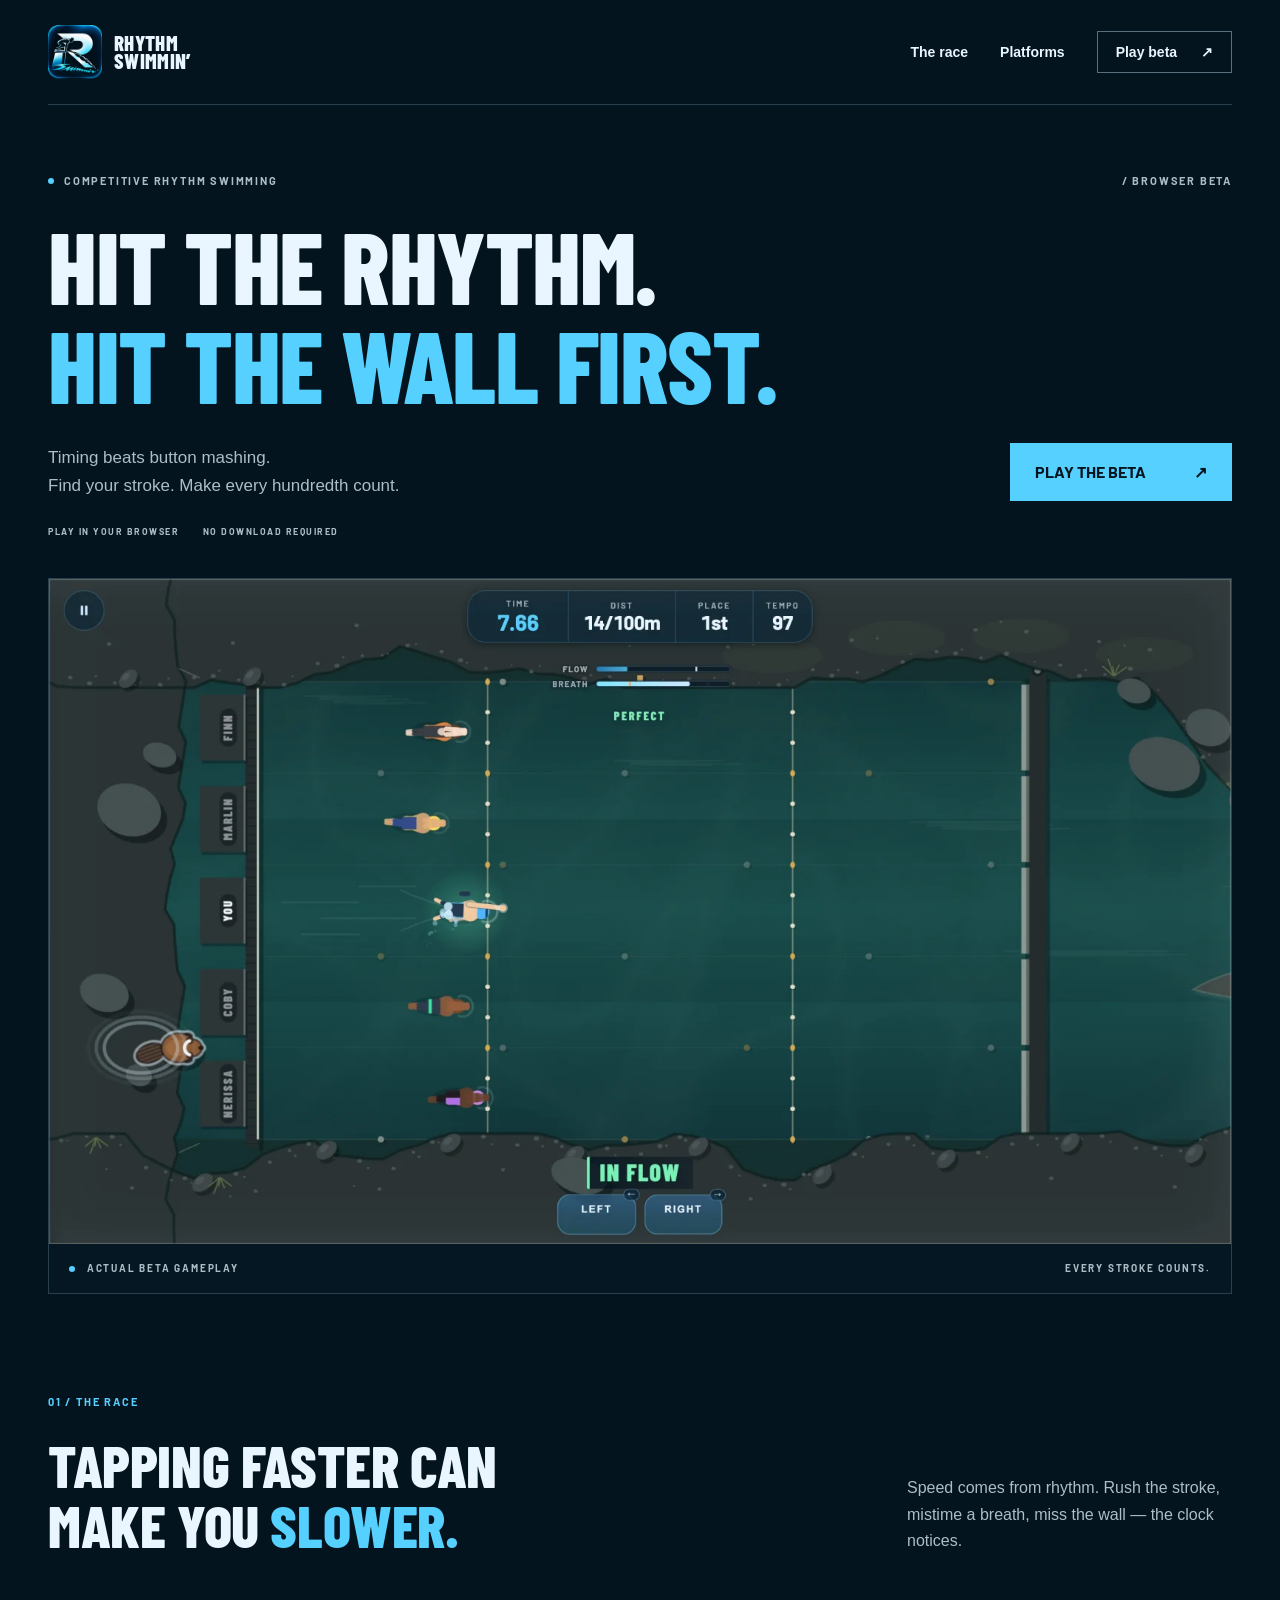
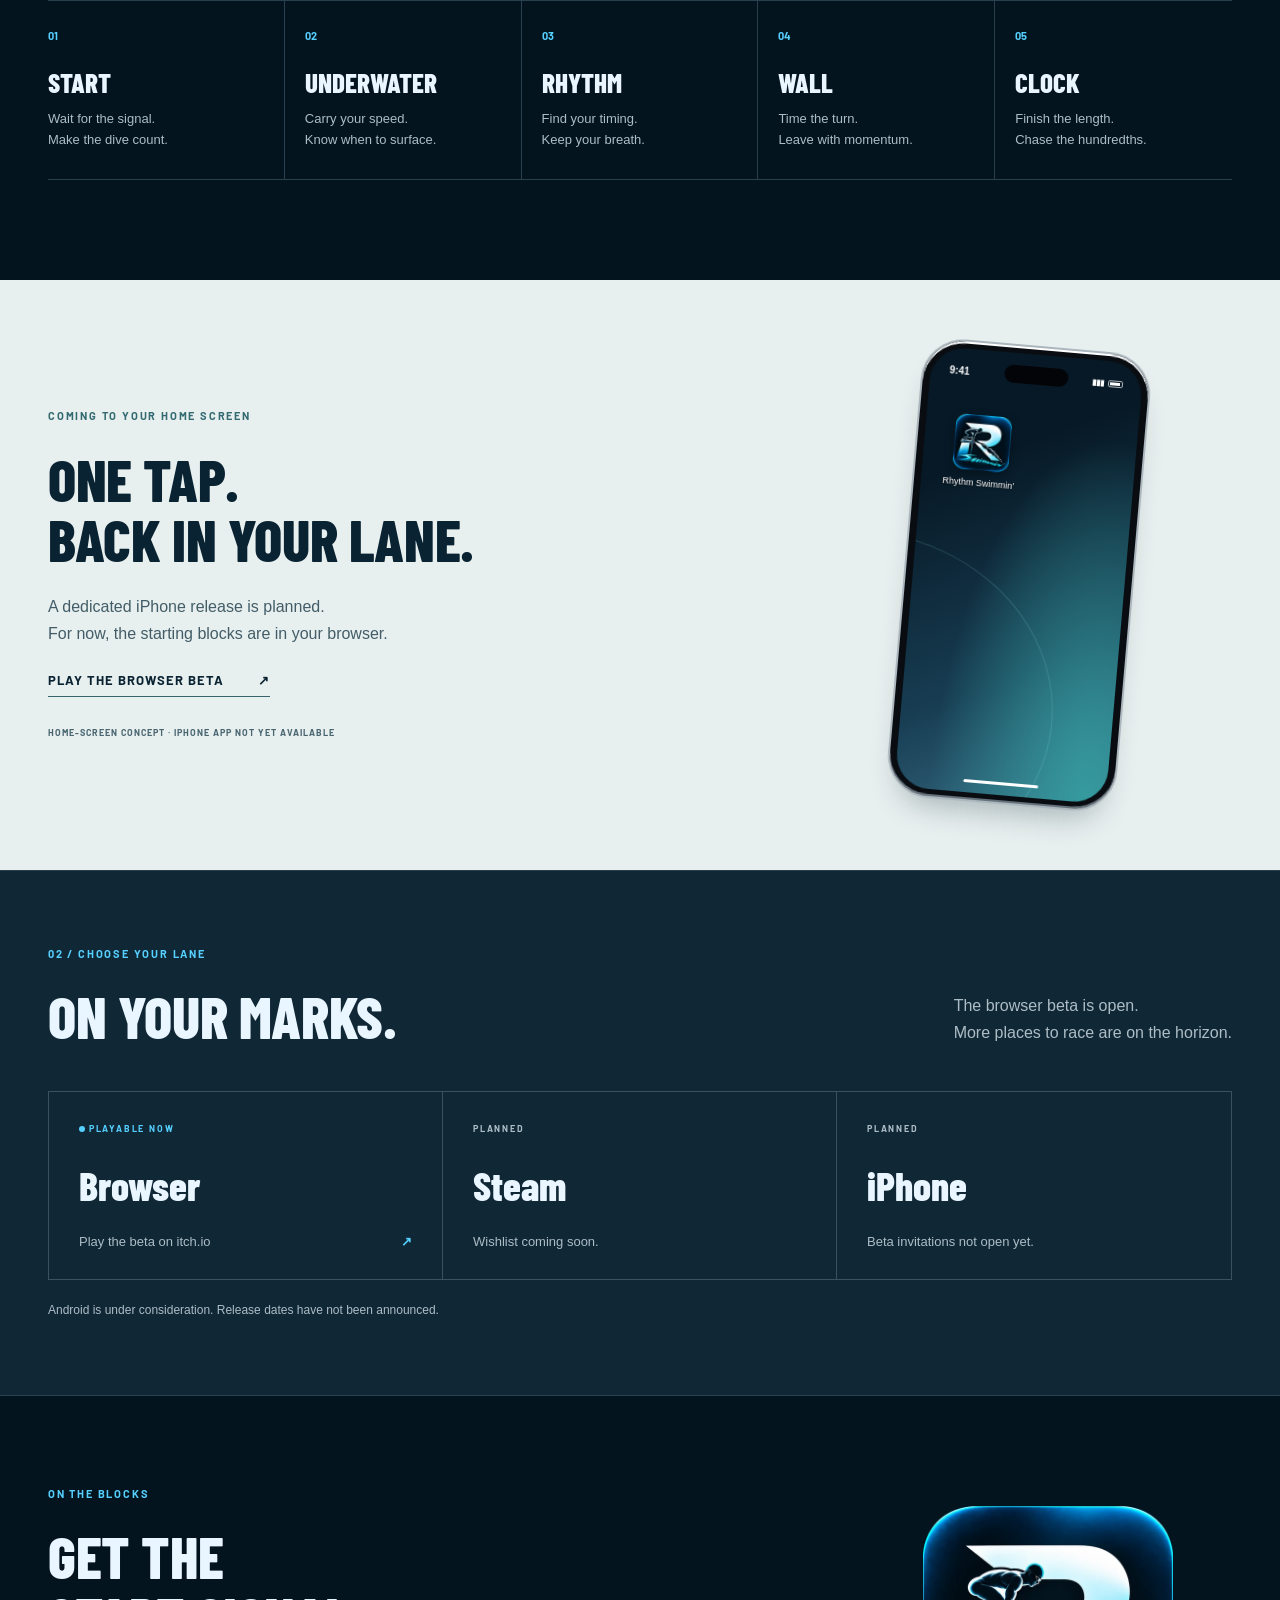
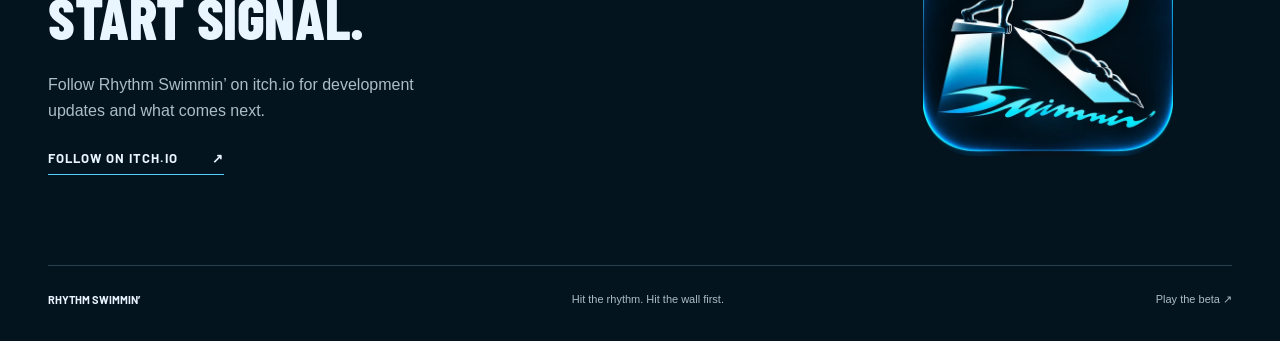
==== index.html @ 3bf1b563 "Align brand colors to game spec and add UTM attribution to itch.io links - CSS custom properties now" ====
<!doctype html>
<html lang="en">
<head>
<meta charset="utf-8"><meta name="viewport" content="width=device-width, initial-scale=1">
<title>Rhythm Swimmin’ — Hit the rhythm. Hit the wall first.</title>
<meta name="description" content="Competitive rhythm swimming where timing beats button mashing. Play the Rhythm Swimmin’ browser beta on itch.io.">
<meta name="theme-color" content="#081d2b"><link rel="canonical" href="https://theriskr.com/">
<link rel="icon" type="image/png" href="/favicon.png"><link rel="apple-touch-icon" href="/apple-touch-icon.png">
<meta property="og:type" content="website"><meta property="og:title" content="Rhythm Swimmin’"><meta property="og:description" content="Hit the rhythm. Hit the wall first. Play the browser beta."><meta property="og:url" content="https://theriskr.com/"><meta property="og:image" content="https://theriskr.com/site/social.png"><meta property="og:image:width" content="1200"><meta property="og:image:height" content="630"><meta property="og:image:alt" content="Rhythm Swimmin’ — competitive rhythm swimming. Hit the rhythm. Hit the wall first."><meta name="twitter:card" content="summary_large_image">
<link rel="preload" href="/site/fonts/barlow-condensed-800.woff2" as="font" type="font/woff2" crossorigin><link rel="stylesheet" href="/site/style.css">
<script src="/site/motion.js" defer></script>
</head>
<body>
<a class="skip" href="#main">Skip to content</a>
<header class="wrap nav"><a class="brand" href="#" aria-label="Rhythm Swimmin’ home"><img src="/site/icon.webp" width="54" height="54" alt=""><span>RHYTHM<br>SWIMMIN’</span></a><nav aria-label="Main navigation"><a href="#the-race">The race</a><a href="#platforms">Platforms</a><a class="nav-play" href="https://theriskr.itch.io/rhythm-swimmin?utm_source=theriskr_site&utm_medium=web&utm_campaign=launch&utm_content=nav_cta">Play beta <span aria-hidden="true">↗</span></a></nav></header>
<main id="main" tabindex="-1">
<section class="wrap hero" aria-labelledby="hero-title"><div class="eyebrow"><span class="status-dot"></span> COMPETITIVE RHYTHM SWIMMING <span class="edition">/ BROWSER BETA</span></div><h1 id="hero-title">HIT THE RHYTHM.<br><span>HIT THE WALL FIRST.</span></h1><div class="hero-bottom"><p>Timing beats button mashing.<br>Find your stroke. Make every hundredth count.</p><a class="button" href="https://theriskr.itch.io/rhythm-swimmin?utm_source=theriskr_site&utm_medium=web&utm_campaign=launch&utm_content=hero_cta">PLAY THE BETA <span aria-hidden="true">↗</span></a></div><div class="hero-note">PLAY IN YOUR BROWSER <span>NO DOWNLOAD REQUIRED</span></div></section>
<section class="wrap gameplay" aria-label="Actual beta gameplay"><figure><img src="/site/gameplay.webp" width="1600" height="900" alt="Actual Rhythm Swimmin’ gameplay: five swimmers racing in a river pool, with live time, position, flow and breath indicators." fetchpriority="high"><figcaption><span><span class="status-dot"></span> ACTUAL BETA GAMEPLAY</span><span>EVERY STROKE COUNTS.</span></figcaption></figure></section>
<section class="wrap race" id="the-race" aria-labelledby="race-title"><div class="section-label">01 / THE RACE</div><div class="section-heading"><h2 id="race-title">TAPPING FASTER CAN<br>MAKE YOU <em>SLOWER.</em></h2><p>Speed comes from rhythm. Rush the stroke, mistime a breath, miss the wall — the clock notices.</p></div><ol class="phases"><li><span>01</span><h3>START</h3><p>Wait for the signal.<br>Make the dive count.</p></li><li><span>02</span><h3>UNDERWATER</h3><p>Carry your speed.<br>Know when to surface.</p></li><li><span>03</span><h3>RHYTHM</h3><p>Find your timing.<br>Keep your breath.</p></li><li><span>04</span><h3>WALL</h3><p>Time the turn.<br>Leave with momentum.</p></li><li><span>05</span><h3>CLOCK</h3><p>Finish the length.<br>Chase the hundredths.</p></li></ol></section>
<section class="mobile-showcase" aria-labelledby="mobile-title"><div class="wrap mobile-layout"><div class="mobile-copy"><div class="section-label">COMING TO YOUR HOME SCREEN</div><h2 id="mobile-title">ONE TAP.<br>BACK IN YOUR LANE.</h2><p>A dedicated iPhone release is planned.<br>For now, the starting blocks are in your browser.</p><a class="text-link" href="https://theriskr.itch.io/rhythm-swimmin?utm_source=theriskr_site&utm_medium=web&utm_campaign=launch&utm_content=mobile_cta">PLAY THE BROWSER BETA <span aria-hidden="true">↗</span></a><p class="device-caption">HOME-SCREEN CONCEPT · IPHONE APP NOT YET AVAILABLE</p></div><div class="device-stage" role="img" aria-label="Illustrative iPhone home screen with the approved Rhythm Swimmin’ app icon. The iPhone app is planned, not yet available."><div class="home-phone"><div class="home-screen"><div class="phone-status" aria-hidden="true"><span>9:41</span><span class="status-symbols">▮▮▮ <span class="battery"></span></span></div><span class="island" aria-hidden="true"></span><div class="app-tile"><img src="/site/icon.webp" width="70" height="70" alt=""><span>Rhythm Swimmin’</span></div><div class="home-indicator" aria-hidden="true"></div></div></div></div></div></section>
<section class="platform-section" id="platforms" aria-labelledby="platform-title"><div class="wrap"><div class="section-label">02 / CHOOSE YOUR LANE</div><div class="section-heading"><h2 id="platform-title">ON YOUR MARKS.</h2><p>The browser beta is open.<br>More places to race are on the horizon.</p></div><div class="platforms"><a class="platform available" href="https://theriskr.itch.io/rhythm-swimmin?utm_source=theriskr_site&utm_medium=web&utm_campaign=launch&utm_content=platform_cta"><span class="platform-status"><span class="status-dot"></span> PLAYABLE NOW</span><h3>Browser</h3><span>Play the beta on itch.io <b aria-hidden="true">↗</b></span></a><div class="platform"><span class="platform-status">PLANNED</span><h3>Steam</h3><span>Wishlist coming soon.</span></div><div class="platform"><span class="platform-status">PLANNED</span><h3>iPhone</h3><span>Beta invitations not open yet.</span></div></div><p class="platform-note">Android is under consideration. Release dates have not been announced.</p></div></section>
<section class="wrap updates" aria-labelledby="updates-title"><div><div class="section-label">ON THE BLOCKS</div><h2 id="updates-title">GET THE<br>START SIGNAL.</h2><p>Follow Rhythm Swimmin’ on itch.io for development updates and what comes next.</p><a class="text-link" href="https://theriskr.itch.io">FOLLOW ON ITCH.IO <span aria-hidden="true">↗</span></a></div><img src="/site/icon.webp" width="300" height="300" alt="Rhythm Swimmin’ swimmer R emblem" loading="lazy"></section>
</main>
<footer class="wrap"><span>RHYTHM SWIMMIN’</span><span>Hit the rhythm. Hit the wall first.</span><a href="https://theriskr.itch.io/rhythm-swimmin?utm_source=theriskr_site&utm_medium=web&utm_campaign=launch&utm_content=footer_cta">Play the beta ↗</a></footer>
</body></html>
---- site/style.css ----
@font-face{font-family:Barlow;src:url('./fonts/barlow-700.woff2') format('woff2');font-weight:700;font-display:swap}@font-face{font-family:Condensed;src:url('./fonts/barlow-condensed-800.woff2') format('woff2');font-weight:800;font-display:swap}
:root{color-scheme:dark;--bg:#04141F;--ink:#EAF6FF;--muted:#acbdc6;--aqua:#55D0FF;--line:#29414e}*{box-sizing:border-box}html{scroll-behavior:smooth;scroll-padding-top:30px}body{margin:0;background:var(--bg);color:var(--ink);font-family:Arial,Helvetica,sans-serif;-webkit-font-smoothing:antialiased}a{color:inherit;text-decoration:none}a:focus-visible{outline:3px solid var(--aqua);outline-offset:6px}a:hover{color:var(--aqua)}.wrap{width:min(1200px,calc(100% - 96px));margin-inline:auto}.skip{position:fixed;top:-100px;left:20px;padding:14px;background:var(--aqua);color:var(--bg);z-index:10}.skip:focus{top:12px}.nav{display:flex;align-items:center;justify-content:space-between;padding-block:25px;border-bottom:1px solid var(--line)}.brand{display:flex;gap:12px;align-items:center;font:800 21px/.88 Condensed,sans-serif;letter-spacing:.3px}.brand img{object-fit:contain}.nav nav{display:flex;gap:32px;align-items:center;font-size:14px;font-weight:700}.nav-play{border:1px solid #58707d;padding:12px 18px}.nav-play span{margin-left:20px}.hero{padding-block:68px 40px}.eyebrow,.section-label,.hero-note,.gameplay figcaption,.platform-status{font:700 11px/1.5 Barlow,sans-serif;letter-spacing:1.8px}.eyebrow{display:flex;align-items:center;gap:10px;color:var(--muted)}.status-dot{display:inline-block;width:6px;height:6px;border-radius:50%;background:var(--aqua);flex-shrink:0}.edition{margin-left:auto}h1,h2,h3,p,figure{margin:0}h1,h2,h3{font-family:Condensed,'Arial Narrow',sans-serif;font-weight:800}h1{font-size:clamp(56px,7.9vw,110px);line-height:.98;letter-spacing:-1.5px;margin:25px 0 30px}h1>span{color:var(--aqua)}.hero-bottom{display:flex;justify-content:space-between;align-items:center;gap:28px}.hero-bottom p,.section-heading p,.updates p{font-size:17px;line-height:1.65;color:var(--muted)}.button{display:inline-flex;gap:48px;align-items:center;justify-content:space-between;background:var(--aqua);color:var(--bg);padding:19px 25px;font:700 16px Barlow,sans-serif;transition:background .2s,transform .2s}.button:hover{background:#a0f5eb;color:var(--bg);transform:translateY(-2px)}.button:focus-visible{outline-offset:5px}.hero-note{margin-top:24px;color:var(--muted);font-size:9px;letter-spacing:1.5px}.hero-note span{margin-left:20px}.gameplay figure{border:1px solid var(--line);background:#061724}.gameplay img{display:block;width:100%;height:auto}.gameplay figcaption{display:flex;justify-content:space-between;gap:20px;padding:17px 20px;color:var(--muted);font-size:10px}.gameplay figcaption .status-dot{margin-right:8px}.race{padding-block:100px}.section-label{color:var(--aqua);margin-bottom:24px}.section-heading{display:flex;align-items:end;justify-content:space-between;gap:40px;margin-bottom:45px}h2{font-size:clamp(42px,4.6vw,64px);line-height:1.02;letter-spacing:-.4px}h2 em{font-style:normal;color:var(--aqua)}.section-heading p{max-width:325px;font-size:16px}.phases{list-style:none;display:grid;grid-template-columns:repeat(5,1fr);padding:0;margin:0;border-block:1px solid var(--line)}.phases li{padding:25px 20px 28px;border-right:1px solid var(--line)}.phases li:first-child{padding-left:0}.phases li:last-child{border:0}.phases li>span{font:700 11px Barlow,sans-serif;color:var(--aqua)}.phases h3{font-size:27px;margin:22px 0 10px}.phases p{font-size:13px;line-height:1.65;color:var(--muted)}.platform-section{padding:75px 0;background:#102735;border-block:1px solid var(--line)}.platforms{display:grid;grid-template-columns:repeat(3,1fr);border:1px solid #3b515d}.platform{padding:30px;border-right:1px solid #3b515d;display:flex;flex-direction:column;gap:25px}.platform:last-child{border:0}.platform-status{font-size:9px;color:var(--muted)}.available .platform-status{color:var(--aqua)}.platform h3{font-size:40px}.platform>span:last-child{font-size:13px;color:var(--muted)}.platform b{float:right;color:var(--aqua)}.available:hover{background:#163644}.platform-note{font-size:12px;line-height:1.7;color:var(--muted);margin-top:20px}.updates{display:flex;justify-content:space-between;align-items:center;gap:60px;padding-block:90px}.updates p{max-width:410px;margin:25px 0;font-size:16px}.updates>img{object-fit:contain;width:250px;height:250px;margin-right:5%}.text-link{font:700 13px Barlow,sans-serif;letter-spacing:1px;border-bottom:1px solid var(--aqua);padding-bottom:8px;display:inline-block}.text-link span{margin-left:30px}footer{border-top:1px solid var(--line);padding-block:27px 35px;display:flex;justify-content:space-between;gap:25px;color:var(--muted);font-size:11px}footer>span:first-child{font-family:Barlow,sans-serif;color:var(--ink)}
@media(min-width:1500px){.hero{padding-top:85px}}@media(max-width:900px){.wrap{width:calc(100% - 48px)}.hero{padding-top:45px}.section-heading{align-items:start;flex-direction:column;gap:20px}.section-heading p{max-width:450px}.phases li{padding-inline:12px}.phases h3{font-size:23px}.phases p{font-size:12px}.platform{padding:23px}.updates>img{width:200px;height:200px;margin:0}.race{padding-block:70px}}
@media(max-width:600px){.wrap{width:calc(100% - 36px)}.nav{padding-block:16px}.brand{font-size:18px;gap:8px}.brand img{width:42px;height:42px}.nav nav{gap:0}.nav nav>a:not(.nav-play){display:none}.nav-play{padding:11px 14px;font-size:12px}.nav-play span{margin-left:10px}.hero{padding-block:36px 28px}.eyebrow{font-size:9px;letter-spacing:1px}.edition{display:none}h1{font-size:clamp(34px,10.3vw,62px);letter-spacing:-.6px;line-height:1.02;margin:22px 0}h1>span{white-space:nowrap}.hero-bottom{align-items:stretch;flex-direction:column;gap:24px}.hero-bottom p{font-size:15px}.button{padding:18px 20px}.hero-note{font-size:8px;letter-spacing:.7px;display:flex;justify-content:space-between;gap:10px}.hero-note span{margin:0}.gameplay figcaption{padding:12px;font-size:8px;letter-spacing:.8px}.gameplay figcaption>span:last-child{display:none}.race{padding-block:55px}.section-label{font-size:10px;margin-bottom:18px}.section-heading{margin-bottom:28px}h2{font-size:40px}.section-heading p{font-size:15px}.phases{grid-template-columns:1fr}.phases li,.phases li:first-child{padding:18px 0;display:grid;grid-template-columns:25px 110px 1fr;align-items:center;gap:12px;border-right:0;border-bottom:1px solid var(--line)}.phases h3{font-size:23px;margin:0}.phases p{font-size:12px}.platform-section{padding-block:50px}.platforms{grid-template-columns:1fr}.platform{padding:24px;border-right:0;border-bottom:1px solid #3b515d;gap:14px}.platform h3{font-size:35px}.updates{padding-block:55px;gap:15px;align-items:flex-start}.updates>img{width:85px;height:85px}.updates p{font-size:14px}.updates h2{font-size:42px}.text-link{font-size:11px}.text-link span{margin-left:15px}footer{flex-wrap:wrap;font-size:10px;gap:16px}footer>span:nth-child(2){order:3;width:100%}footer>a{margin-left:auto}}
@media(prefers-reduced-motion:reduce){html{scroll-behavior:auto}.button{transition:none}.button:hover{transform:none}}

.mobile-showcase{padding:65px 0;background:#e8efef;color:#0a2332;overflow:hidden}.mobile-layout{display:flex;align-items:center;justify-content:space-between;gap:50px}.mobile-copy{max-width:660px}.mobile-showcase .section-label{color:#336a71}.mobile-copy>p:not(.device-caption){font-size:16px;line-height:1.7;color:#425d67;margin:24px 0}.mobile-showcase .text-link{border-color:#37656c}.mobile-showcase .text-link:hover{color:#25666b}.mobile-showcase a:focus-visible{outline-color:#25666b}.device-stage{flex:0 0 260px;height:460px;margin-right:7%;position:relative}.home-phone{position:absolute;width:230px;height:460px;left:15px;padding:7px;border-radius:43px;background:#090d12;border:2px solid #abb6bd;box-shadow:0 2px 0 #fff inset,0 -2px 0 #66727b inset,0 20px 32px -16px #07243055;transform:rotate(5deg)}.home-screen{position:relative;width:100%;height:100%;overflow:hidden;border-radius:34px;background:radial-gradient(ellipse at 90% 100%,#359b9e 0,transparent 58%),linear-gradient(155deg,#071926 25%,#183e54 70%,#376b82);color:#fff}.home-screen:after{content:'';position:absolute;width:400px;height:350px;left:-250px;top:190px;border:1px solid #96e5e530;border-radius:50%;pointer-events:none}.phone-status{display:flex;justify-content:space-between;align-items:center;margin:17px 19px 0;font:700 10px Arial,sans-serif}.status-symbols{font-size:8px;display:flex;gap:4px;align-items:center}.battery{display:inline-block;width:15px;height:7px;border:1px solid #ffffffaa;border-radius:2px;padding:1px}.battery:after{content:'';display:block;height:3px;width:10px;background:#fff}.island{position:absolute;top:12px;left:50%;transform:translateX(-50%);width:64px;height:18px;background:#020408;border-radius:12px}.app-tile{position:absolute;left:16px;top:65px;display:flex;align-items:center;flex-direction:column;gap:7px;width:83px}.app-tile img{display:block;width:56px;height:56px;object-fit:contain;filter:drop-shadow(0 3px 4px #0004)}.app-tile span{font:400 9px Arial,sans-serif;white-space:nowrap;text-shadow:0 1px 2px #0008}.home-indicator{position:absolute;bottom:10px;left:50%;transform:translateX(-50%);height:3px;width:75px;border-radius:3px;background:#fff}.device-caption{font:700 9px/1.7 Barlow,sans-serif;letter-spacing:1px;color:#486570;margin-top:28px}.device-stage.is-visible .home-phone{animation:phone-in .85s cubic-bezier(.2,.7,.3,1) both}@keyframes phone-in{from{transform:translateY(25px) rotate(2deg);opacity:.5}to{transform:translateY(0) rotate(5deg);opacity:1}}
@media(max-width:900px){.device-stage{margin-right:0;flex-basis:230px}.home-phone{left:0}.mobile-layout{gap:30px}}
@media(max-width:600px){.mobile-showcase{padding-block:48px}.mobile-layout{flex-direction:column;align-items:flex-start;gap:35px}.mobile-copy h2{font-size:38px}.mobile-copy>p:not(.device-caption){font-size:14px}.device-stage{align-self:center;flex:none;width:180px;height:350px}.home-phone{width:175px;height:350px;border-radius:34px;padding:6px}.home-screen{border-radius:26px}.phone-status{margin:14px 13px 0;font-size:8px}.island{width:48px;height:14px;top:10px}.app-tile{top:52px;left:10px;width:72px;gap:5px}.app-tile img{width:48px;height:48px}.app-tile span{font-size:8px}.home-indicator{width:58px}.device-caption{font-size:8px}.status-symbols{font-size:6px}.battery{width:12px;height:6px}.battery:after{width:7px;height:2px}}
@media(prefers-reduced-motion:reduce){.device-stage.is-visible .home-phone{animation:none}}
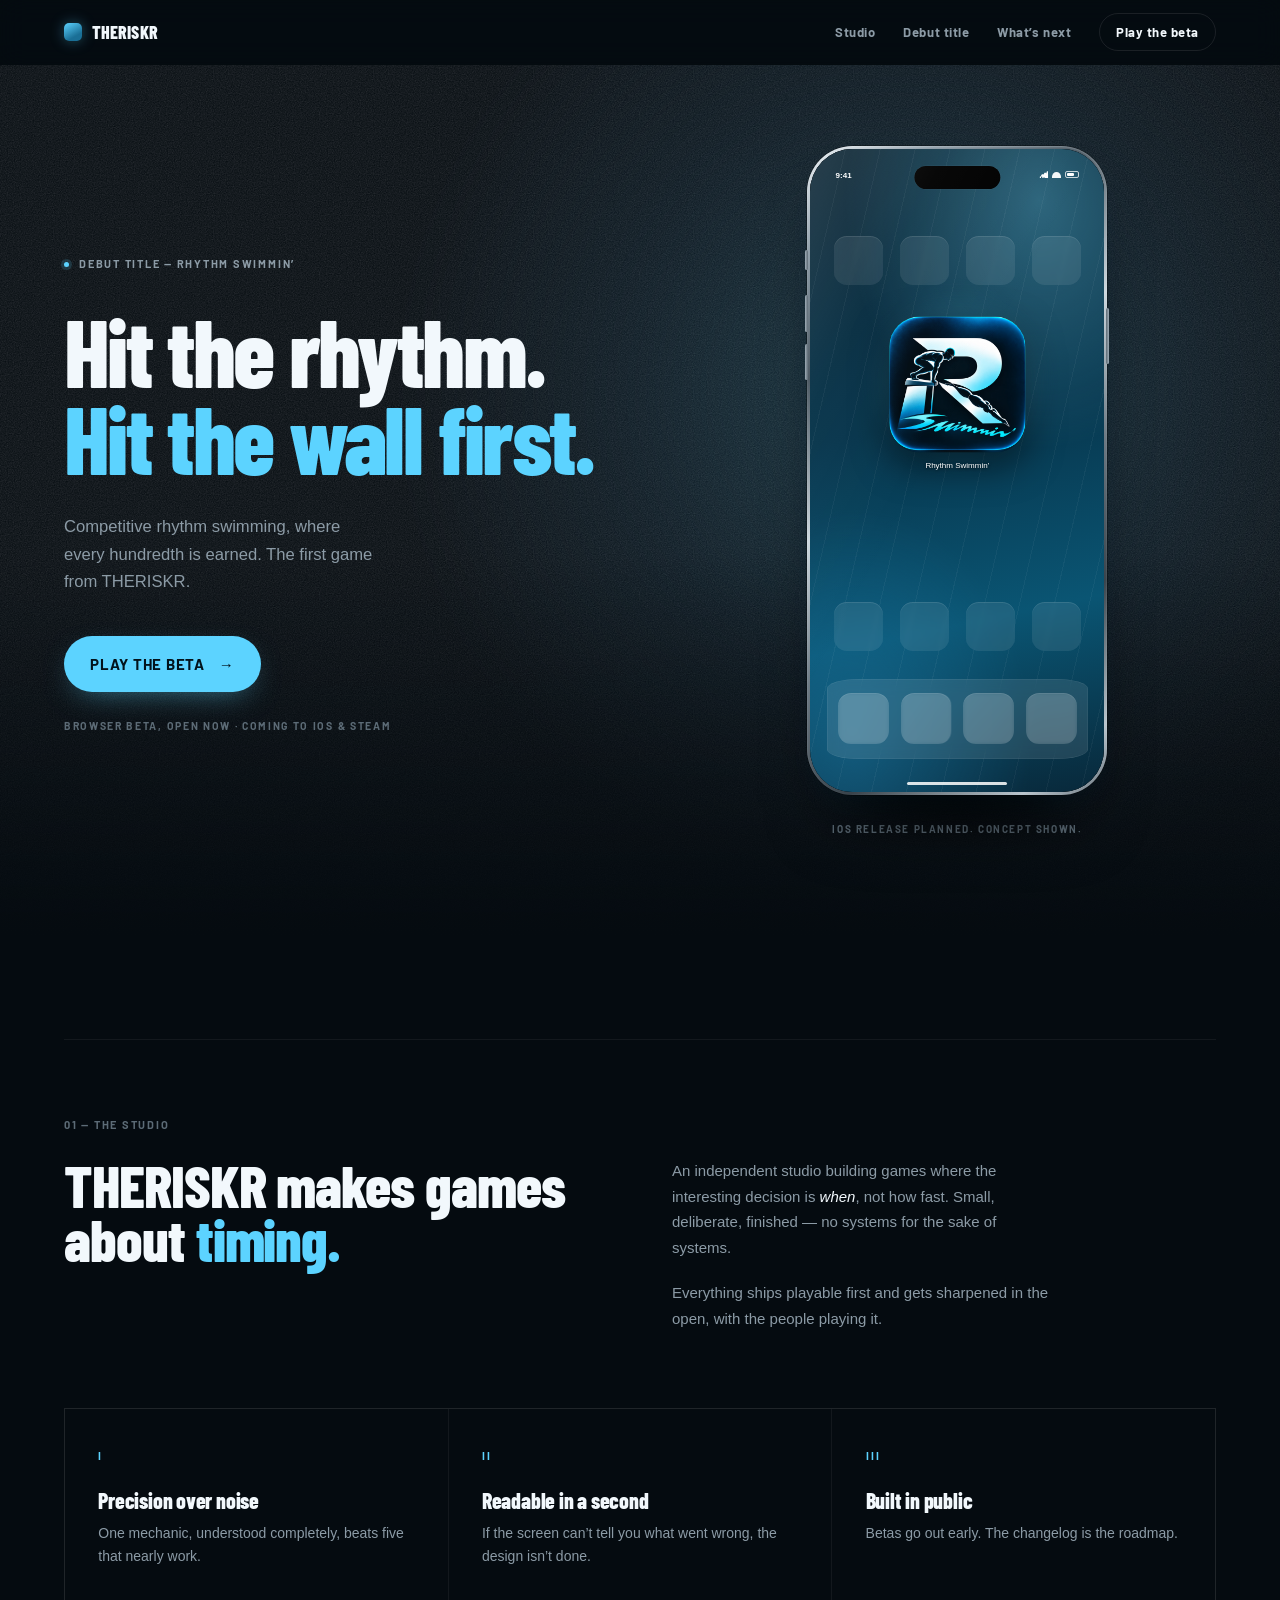
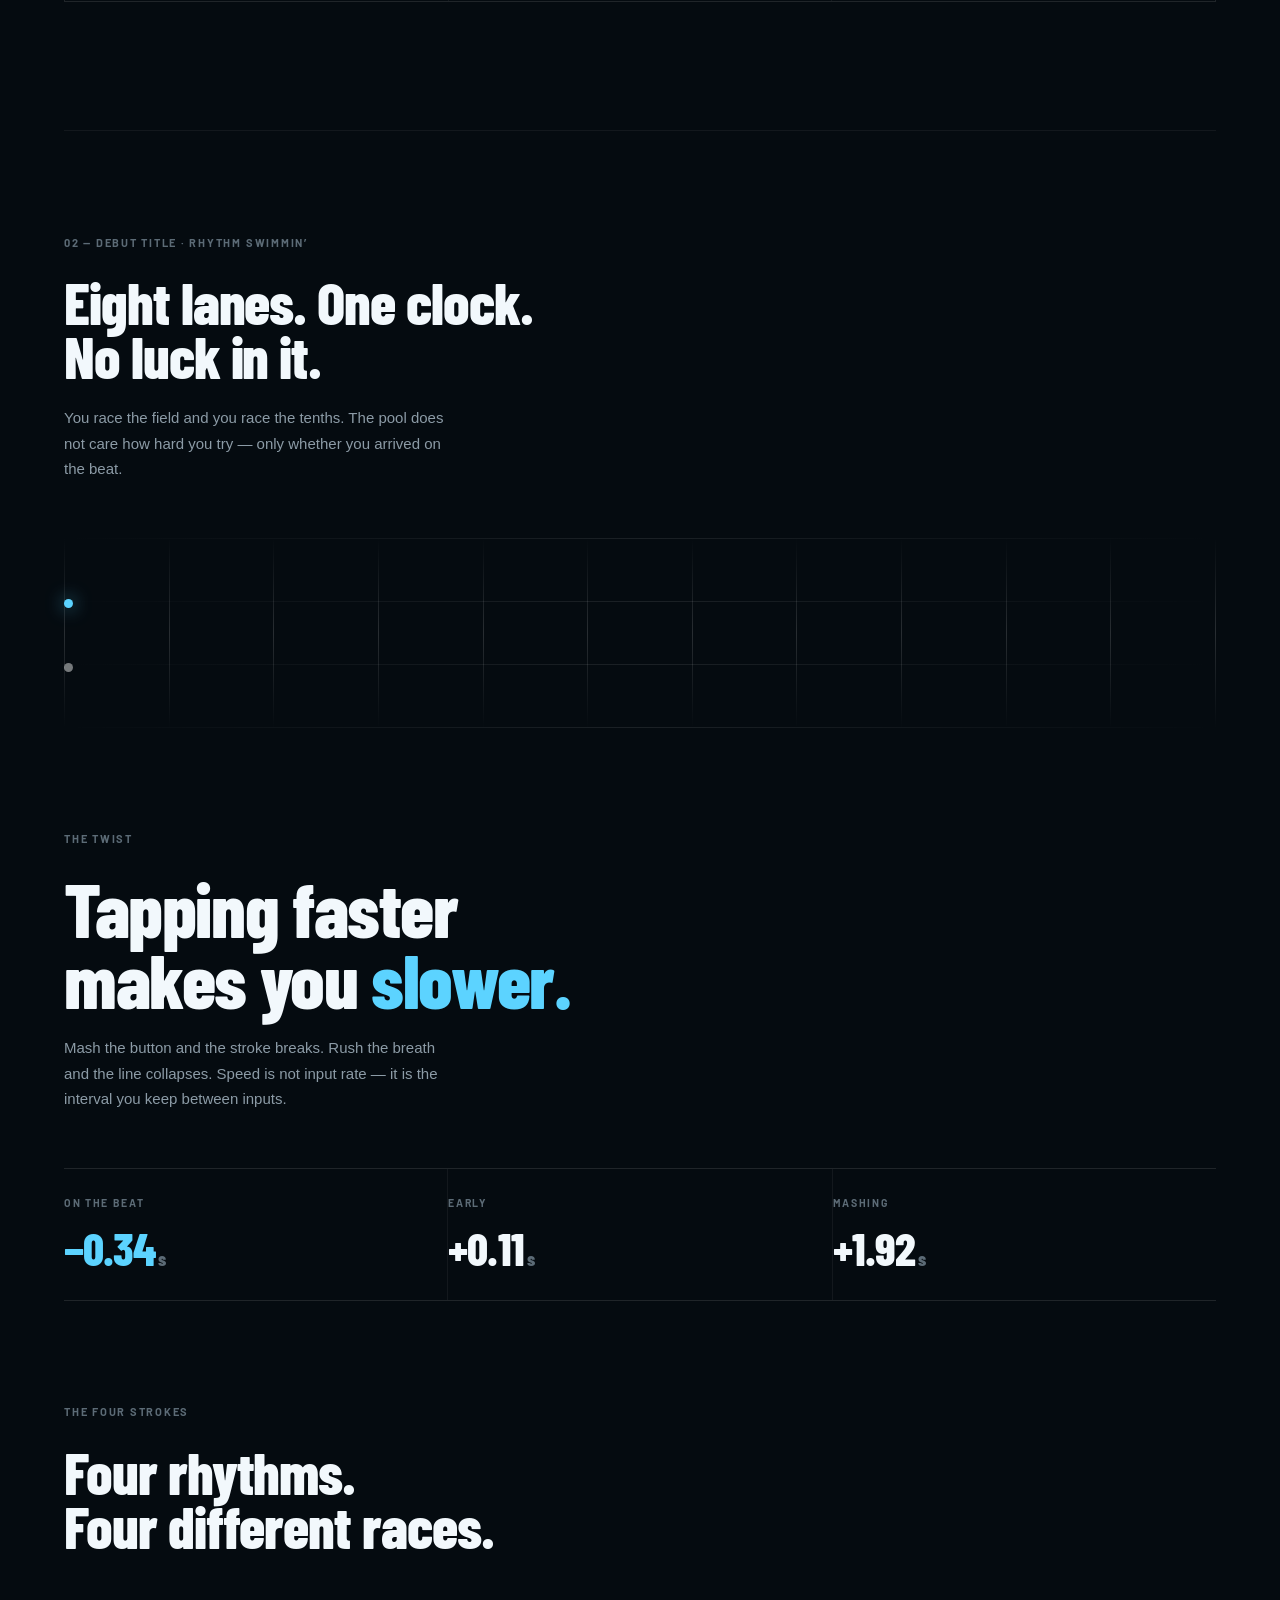
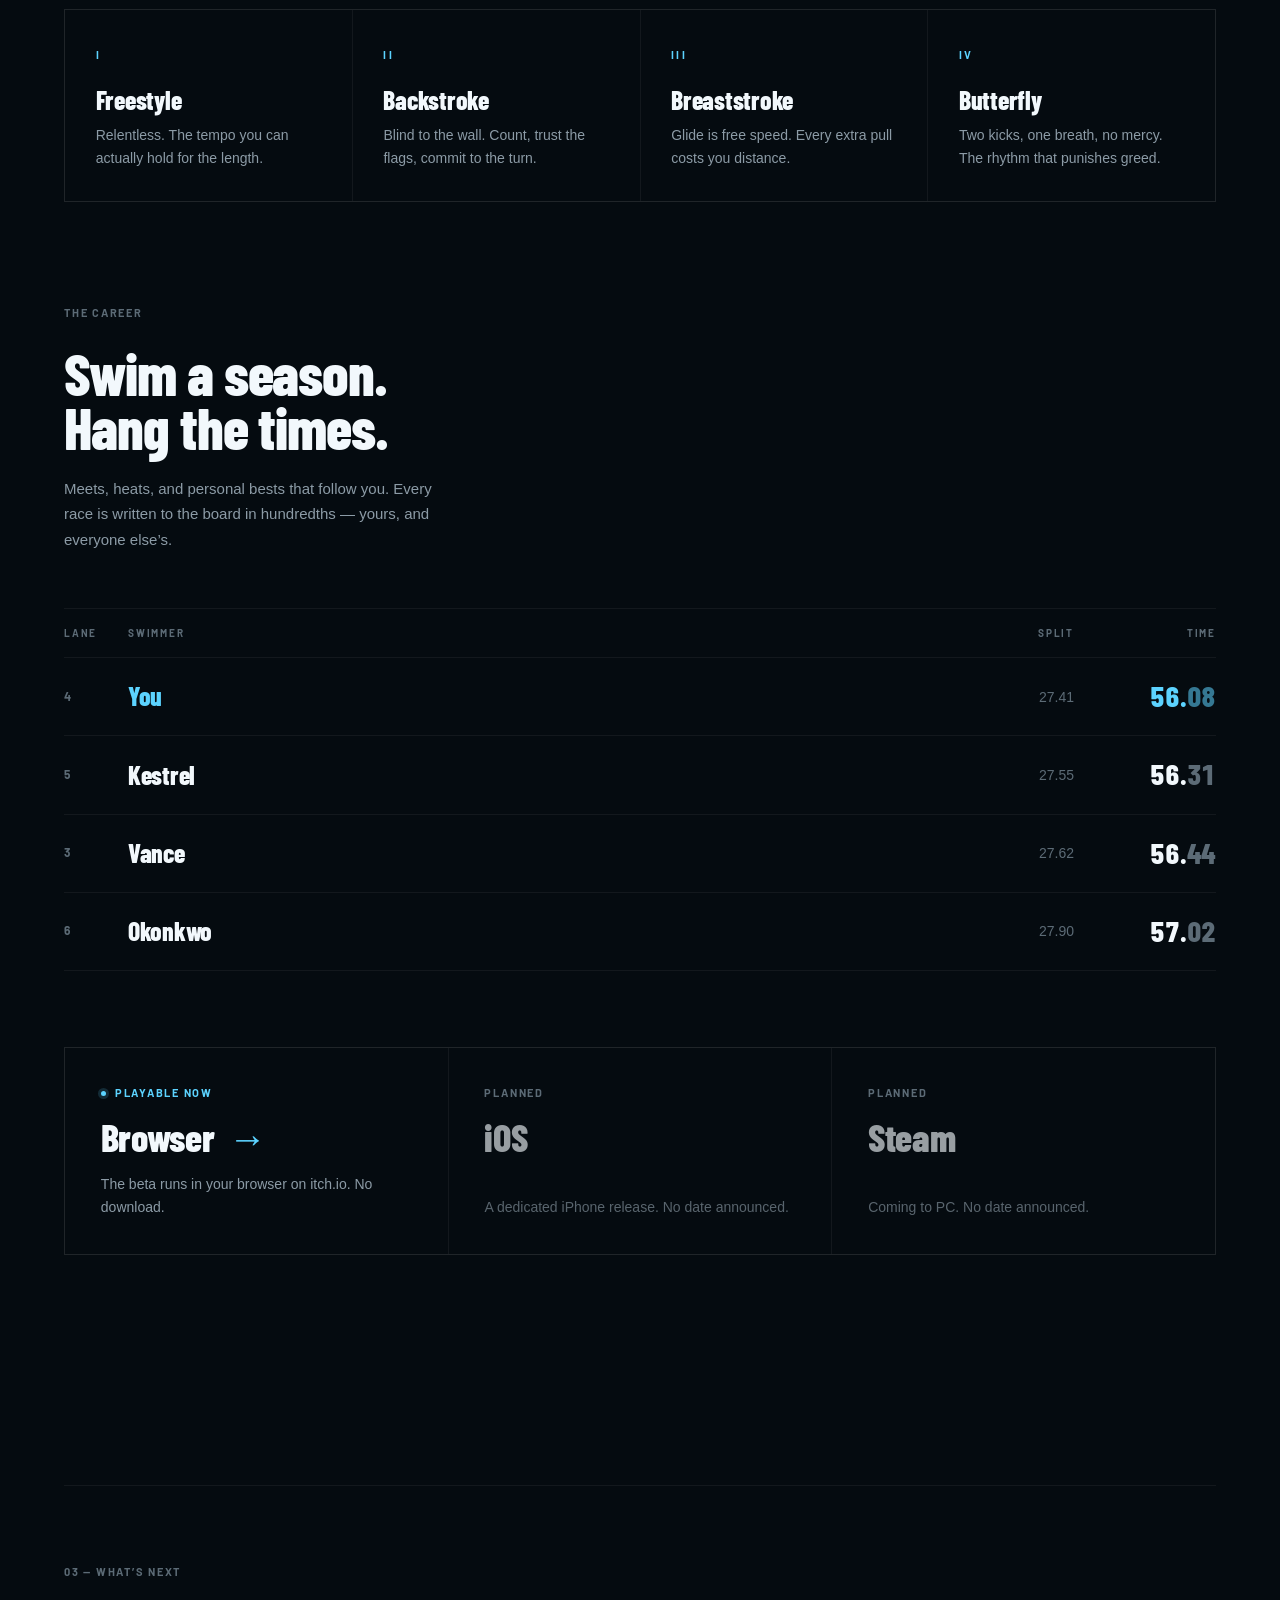
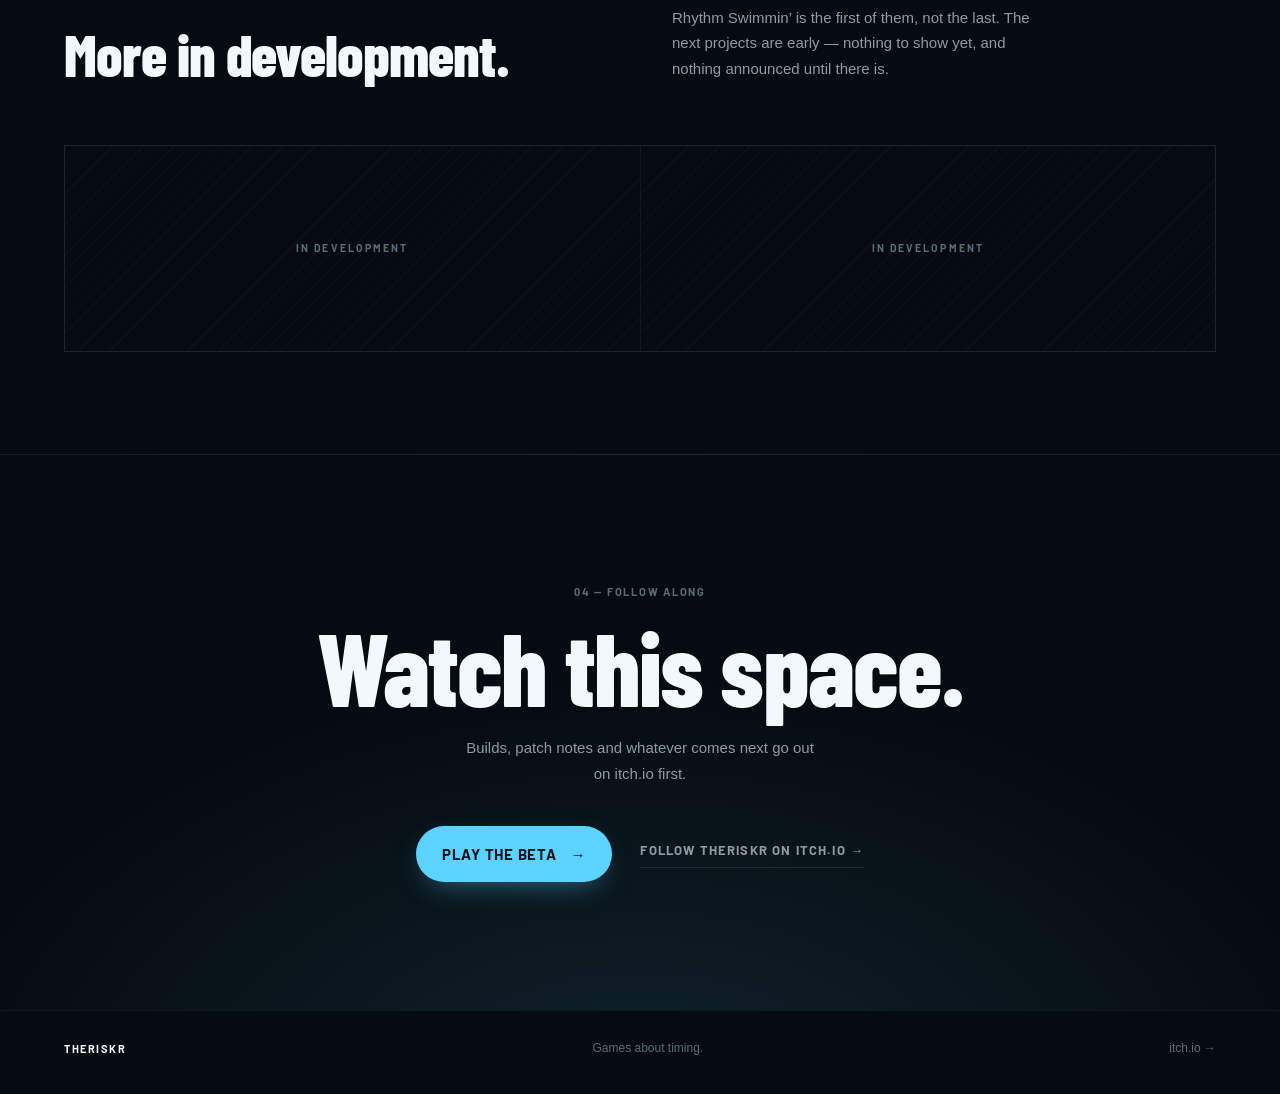
==== commit 59699d13: "Redesign theriskr.com as a studio site with a CSS iPhone hero - index.html: restructure from a Rhyth" ====
--- a/index.html
+++ b/index.html
@@ -1,25 +1,241 @@
 <!doctype html>
 <html lang="en">
 <head>
-<meta charset="utf-8"><meta name="viewport" content="width=device-width, initial-scale=1">
-<title>Rhythm Swimmin’ — Hit the rhythm. Hit the wall first.</title>
-<meta name="description" content="Competitive rhythm swimming where timing beats button mashing. Play the Rhythm Swimmin’ browser beta on itch.io.">
-<meta name="theme-color" content="#081d2b"><link rel="canonical" href="https://theriskr.com/">
-<link rel="icon" type="image/png" href="/favicon.png"><link rel="apple-touch-icon" href="/apple-touch-icon.png">
-<meta property="og:type" content="website"><meta property="og:title" content="Rhythm Swimmin’"><meta property="og:description" content="Hit the rhythm. Hit the wall first. Play the browser beta."><meta property="og:url" content="https://theriskr.com/"><meta property="og:image" content="https://theriskr.com/site/social.png"><meta property="og:image:width" content="1200"><meta property="og:image:height" content="630"><meta property="og:image:alt" content="Rhythm Swimmin’ — competitive rhythm swimming. Hit the rhythm. Hit the wall first."><meta name="twitter:card" content="summary_large_image">
-<link rel="preload" href="/site/fonts/barlow-condensed-800.woff2" as="font" type="font/woff2" crossorigin><link rel="stylesheet" href="/site/style.css">
+<meta charset="utf-8">
+<meta name="viewport" content="width=device-width, initial-scale=1, viewport-fit=cover">
+<title>THERISKR — Game studio. Debut title: Rhythm Swimmin’</title>
+<meta name="description" content="THERISKR is a game studio making precise, timing-driven games. Debut title: Rhythm Swimmin’ — hit the rhythm, hit the wall first. Browser beta open now.">
+<meta name="theme-color" content="#050B10">
+<link rel="canonical" href="https://theriskr.com/">
+<link rel="icon" type="image/png" href="/favicon.png">
+<link rel="apple-touch-icon" href="/apple-touch-icon.png">
+<meta property="og:type" content="website">
+<meta property="og:site_name" content="THERISKR">
+<meta property="og:title" content="THERISKR — Game studio. Debut title: Rhythm Swimmin’">
+<meta property="og:description" content="Precise, timing-driven games. Debut title: Rhythm Swimmin’. Browser beta open now.">
+<meta property="og:url" content="https://theriskr.com/">
+<meta property="og:image" content="https://theriskr.com/site/social.png">
+<meta property="og:image:width" content="1200">
+<meta property="og:image:height" content="630">
+<meta property="og:image:alt" content="THERISKR — debut title Rhythm Swimmin’.">
+<meta name="twitter:card" content="summary_large_image">
+<meta name="twitter:title" content="THERISKR — Game studio. Debut title: Rhythm Swimmin’">
+<meta name="twitter:description" content="Precise, timing-driven games. Debut title: Rhythm Swimmin’. Browser beta open now.">
+<meta name="twitter:image" content="https://theriskr.com/site/social.png">
+<link rel="preload" href="/site/fonts/barlow-condensed-800.woff2" as="font" type="font/woff2" crossorigin>
+<link rel="preload" href="/site/fonts/barlow-700.woff2" as="font" type="font/woff2" crossorigin>
+<link rel="stylesheet" href="/site/style.css">
+<script>document.documentElement.classList.add('js')</script>
 <script src="/site/motion.js" defer></script>
 </head>
 <body>
 <a class="skip" href="#main">Skip to content</a>
-<header class="wrap nav"><a class="brand" href="#" aria-label="Rhythm Swimmin’ home"><img src="/site/icon.webp" width="54" height="54" alt=""><span>RHYTHM<br>SWIMMIN’</span></a><nav aria-label="Main navigation"><a href="#the-race">The race</a><a href="#platforms">Platforms</a><a class="nav-play" href="https://theriskr.itch.io/rhythm-swimmin?utm_source=theriskr_site&utm_medium=web&utm_campaign=launch&utm_content=nav_cta">Play beta <span aria-hidden="true">↗</span></a></nav></header>
+
+<header class="site-head">
+  <div class="wrap head-row">
+    <a class="brand" href="/" aria-label="THERISKR — home">
+      <span class="brand-mark" aria-hidden="true"></span>
+      <span class="brand-name">THERISKR</span>
+    </a>
+    <nav aria-label="Main">
+      <a href="#studio">Studio</a>
+      <a href="#title">Debut title</a>
+      <a href="#next">What’s next</a>
+      <a class="head-cta" href="https://theriskr.itch.io/rhythm-swimmin?utm_source=theriskr_site&amp;utm_medium=web&amp;utm_campaign=launch&amp;utm_content=nav_cta">Play the beta</a>
+    </nav>
+  </div>
+</header>
+
 <main id="main" tabindex="-1">
-<section class="wrap hero" aria-labelledby="hero-title"><div class="eyebrow"><span class="status-dot"></span> COMPETITIVE RHYTHM SWIMMING <span class="edition">/ BROWSER BETA</span></div><h1 id="hero-title">HIT THE RHYTHM.<br><span>HIT THE WALL FIRST.</span></h1><div class="hero-bottom"><p>Timing beats button mashing.<br>Find your stroke. Make every hundredth count.</p><a class="button" href="https://theriskr.itch.io/rhythm-swimmin?utm_source=theriskr_site&utm_medium=web&utm_campaign=launch&utm_content=hero_cta">PLAY THE BETA <span aria-hidden="true">↗</span></a></div><div class="hero-note">PLAY IN YOUR BROWSER <span>NO DOWNLOAD REQUIRED</span></div></section>
-<section class="wrap gameplay" aria-label="Actual beta gameplay"><figure><img src="/site/gameplay.webp" width="1600" height="900" alt="Actual Rhythm Swimmin’ gameplay: five swimmers racing in a river pool, with live time, position, flow and breath indicators." fetchpriority="high"><figcaption><span><span class="status-dot"></span> ACTUAL BETA GAMEPLAY</span><span>EVERY STROKE COUNTS.</span></figcaption></figure></section>
-<section class="wrap race" id="the-race" aria-labelledby="race-title"><div class="section-label">01 / THE RACE</div><div class="section-heading"><h2 id="race-title">TAPPING FASTER CAN<br>MAKE YOU <em>SLOWER.</em></h2><p>Speed comes from rhythm. Rush the stroke, mistime a breath, miss the wall — the clock notices.</p></div><ol class="phases"><li><span>01</span><h3>START</h3><p>Wait for the signal.<br>Make the dive count.</p></li><li><span>02</span><h3>UNDERWATER</h3><p>Carry your speed.<br>Know when to surface.</p></li><li><span>03</span><h3>RHYTHM</h3><p>Find your timing.<br>Keep your breath.</p></li><li><span>04</span><h3>WALL</h3><p>Time the turn.<br>Leave with momentum.</p></li><li><span>05</span><h3>CLOCK</h3><p>Finish the length.<br>Chase the hundredths.</p></li></ol></section>
-<section class="mobile-showcase" aria-labelledby="mobile-title"><div class="wrap mobile-layout"><div class="mobile-copy"><div class="section-label">COMING TO YOUR HOME SCREEN</div><h2 id="mobile-title">ONE TAP.<br>BACK IN YOUR LANE.</h2><p>A dedicated iPhone release is planned.<br>For now, the starting blocks are in your browser.</p><a class="text-link" href="https://theriskr.itch.io/rhythm-swimmin?utm_source=theriskr_site&utm_medium=web&utm_campaign=launch&utm_content=mobile_cta">PLAY THE BROWSER BETA <span aria-hidden="true">↗</span></a><p class="device-caption">HOME-SCREEN CONCEPT · IPHONE APP NOT YET AVAILABLE</p></div><div class="device-stage" role="img" aria-label="Illustrative iPhone home screen with the approved Rhythm Swimmin’ app icon. The iPhone app is planned, not yet available."><div class="home-phone"><div class="home-screen"><div class="phone-status" aria-hidden="true"><span>9:41</span><span class="status-symbols">▮▮▮ <span class="battery"></span></span></div><span class="island" aria-hidden="true"></span><div class="app-tile"><img src="/site/icon.webp" width="70" height="70" alt=""><span>Rhythm Swimmin’</span></div><div class="home-indicator" aria-hidden="true"></div></div></div></div></div></section>
-<section class="platform-section" id="platforms" aria-labelledby="platform-title"><div class="wrap"><div class="section-label">02 / CHOOSE YOUR LANE</div><div class="section-heading"><h2 id="platform-title">ON YOUR MARKS.</h2><p>The browser beta is open.<br>More places to race are on the horizon.</p></div><div class="platforms"><a class="platform available" href="https://theriskr.itch.io/rhythm-swimmin?utm_source=theriskr_site&utm_medium=web&utm_campaign=launch&utm_content=platform_cta"><span class="platform-status"><span class="status-dot"></span> PLAYABLE NOW</span><h3>Browser</h3><span>Play the beta on itch.io <b aria-hidden="true">↗</b></span></a><div class="platform"><span class="platform-status">PLANNED</span><h3>Steam</h3><span>Wishlist coming soon.</span></div><div class="platform"><span class="platform-status">PLANNED</span><h3>iPhone</h3><span>Beta invitations not open yet.</span></div></div><p class="platform-note">Android is under consideration. Release dates have not been announced.</p></div></section>
-<section class="wrap updates" aria-labelledby="updates-title"><div><div class="section-label">ON THE BLOCKS</div><h2 id="updates-title">GET THE<br>START SIGNAL.</h2><p>Follow Rhythm Swimmin’ on itch.io for development updates and what comes next.</p><a class="text-link" href="https://theriskr.itch.io">FOLLOW ON ITCH.IO <span aria-hidden="true">↗</span></a></div><img src="/site/icon.webp" width="300" height="300" alt="Rhythm Swimmin’ swimmer R emblem" loading="lazy"></section>
+
+  <section class="hero" aria-labelledby="hero-title">
+    <div class="hero-field" aria-hidden="true"><span class="hero-glow"></span><span class="hero-grain"></span></div>
+    <div class="wrap hero-grid">
+
+      <div class="hero-copy">
+        <p class="eyebrow"><span class="dot"></span>Debut title — Rhythm Swimmin’</p>
+        <h1 id="hero-title">Hit the rhythm.<br><em>Hit the wall first.</em></h1>
+        <p class="lede">Competitive rhythm swimming, where every hundredth is earned. The first game from THERISKR.</p>
+        <p class="cta-row">
+          <a class="cta" href="https://theriskr.itch.io/rhythm-swimmin?utm_source=theriskr_site&amp;utm_medium=web&amp;utm_campaign=launch&amp;utm_content=hero_cta">
+            Play the Beta<span class="cta-arrow" aria-hidden="true">→</span>
+          </a>
+        </p>
+        <p class="platform-line">Browser beta, open now · Coming to iOS &amp; Steam</p>
+      </div>
+
+      <div class="hero-stage" data-parallax>
+        <div class="phone" role="img" aria-label="An iPhone home screen showing the Rhythm Swimmin’ app icon. The iOS release is planned and not yet available.">
+          <div class="phone-rail">
+            <span class="phone-btn phone-btn-action" aria-hidden="true"></span>
+            <span class="phone-btn phone-btn-up" aria-hidden="true"></span>
+            <span class="phone-btn phone-btn-down" aria-hidden="true"></span>
+            <span class="phone-btn phone-btn-power" aria-hidden="true"></span>
+            <div class="phone-screen">
+              <div class="wallpaper" aria-hidden="true"></div>
+              <div class="statusbar" aria-hidden="true"><span class="clock">9:41</span><span class="status-right"><span class="sig"></span><span class="wifi"></span><span class="batt"></span></span></div>
+              <span class="island" aria-hidden="true"></span>
+
+              <div class="home-grid" aria-hidden="true">
+                <span class="ghost"></span><span class="ghost"></span><span class="ghost"></span><span class="ghost"></span>
+              </div>
+
+              <div class="app-hero">
+                <span class="app-halo" aria-hidden="true"></span>
+                <img src="/site/app-icon.png" width="512" height="512" alt="" decoding="async" fetchpriority="high">
+                <span class="app-label">Rhythm Swimmin’</span>
+              </div>
+
+              <div class="home-grid home-grid-low" aria-hidden="true">
+                <span class="ghost"></span><span class="ghost"></span><span class="ghost"></span><span class="ghost"></span>
+              </div>
+
+              <div class="dock" aria-hidden="true"><span class="ghost"></span><span class="ghost"></span><span class="ghost"></span><span class="ghost"></span></div>
+              <span class="home-bar" aria-hidden="true"></span>
+              <span class="screen-sheen" aria-hidden="true"></span>
+            </div>
+          </div>
+          <span class="phone-shadow" aria-hidden="true"></span>
+        </div>
+        <p class="stage-note">iOS release planned. Concept shown.</p>
+      </div>
+
+    </div>
+  </section>
+
+  <section class="studio" id="studio" aria-labelledby="studio-title">
+    <div class="wrap">
+      <div class="rule" aria-hidden="true"></div>
+      <p class="index">01 — The studio</p>
+      <div class="studio-grid">
+        <h2 id="studio-title">THERISKR makes games<br>about <em>timing.</em></h2>
+        <div class="studio-copy">
+          <p class="body">An independent studio building games where the interesting decision is <em>when</em>, not how fast. Small, deliberate, finished — no systems for the sake of systems.</p>
+          <p class="body">Everything ships playable first and gets sharpened in the open, with the people playing it.</p>
+        </div>
+      </div>
+      <ul class="tenets" data-reveal>
+        <li><span class="tenet-no">I</span><h3>Precision over noise</h3><p>One mechanic, understood completely, beats five that nearly work.</p></li>
+        <li><span class="tenet-no">II</span><h3>Readable in a second</h3><p>If the screen can’t tell you what went wrong, the design isn’t done.</p></li>
+        <li><span class="tenet-no">III</span><h3>Built in public</h3><p>Betas go out early. The changelog is the roadmap.</p></li>
+      </ul>
+    </div>
+  </section>
+
+  <section class="race" id="title" aria-labelledby="race-title">
+    <div class="wrap">
+      <div class="rule" aria-hidden="true"></div>
+
+      <div class="chapter" data-reveal>
+        <p class="index">02 — Debut title · Rhythm Swimmin’</p>
+        <h2 id="race-title">Eight lanes. One clock.<br>No luck in it.</h2>
+        <p class="body">You race the field and you race the tenths. The pool does not care how hard you try — only whether you arrived on the beat.</p>
+      </div>
+
+      <div class="lane-figure" data-reveal aria-hidden="true">
+        <span class="lane"></span><span class="lane"></span><span class="lane"></span><span class="lane"></span>
+        <ul class="ticks"><li></li><li></li><li></li><li></li><li></li><li></li><li></li><li></li><li></li><li></li><li></li><li></li></ul>
+        <span class="marker marker-a"></span><span class="marker marker-b"></span>
+      </div>
+
+      <div class="chapter chapter-twist" data-reveal>
+        <p class="index">The twist</p>
+        <h2>Tapping faster<br>makes you <em>slower.</em></h2>
+        <p class="body">Mash the button and the stroke breaks. Rush the breath and the line collapses. Speed is not input rate — it is the interval you keep between inputs.</p>
+        <dl class="ledger">
+          <div><dt>On the beat</dt><dd><span class="num">−0.34</span><span class="unit">s</span></dd></div>
+          <div><dt>Early</dt><dd><span class="num up">+0.11</span><span class="unit">s</span></dd></div>
+          <div><dt>Mashing</dt><dd><span class="num up">+1.92</span><span class="unit">s</span></dd></div>
+        </dl>
+      </div>
+
+      <div class="chapter" data-reveal>
+        <p class="index">The four strokes</p>
+        <h2>Four rhythms.<br>Four different races.</h2>
+      </div>
+
+      <ol class="strokes" data-reveal>
+        <li><span class="stroke-no">I</span><h3>Freestyle</h3><p>Relentless. The tempo you can actually hold for the length.</p></li>
+        <li><span class="stroke-no">II</span><h3>Backstroke</h3><p>Blind to the wall. Count, trust the flags, commit to the turn.</p></li>
+        <li><span class="stroke-no">III</span><h3>Breaststroke</h3><p>Glide is free speed. Every extra pull costs you distance.</p></li>
+        <li><span class="stroke-no">IV</span><h3>Butterfly</h3><p>Two kicks, one breath, no mercy. The rhythm that punishes greed.</p></li>
+      </ol>
+
+      <div class="chapter" data-reveal>
+        <p class="index">The career</p>
+        <h2>Swim a season.<br>Hang the times.</h2>
+        <p class="body">Meets, heats, and personal bests that follow you. Every race is written to the board in hundredths — yours, and everyone else’s.</p>
+      </div>
+
+      <div class="board" data-reveal>
+        <div class="board-head" aria-hidden="true"><span>Lane</span><span>Swimmer</span><span>Split</span><span>Time</span></div>
+        <ol class="board-rows">
+          <li><span class="ln">4</span><span class="nm">You</span><span class="sp">27.41</span><span class="tm">56.<b>08</b></span></li>
+          <li><span class="ln">5</span><span class="nm">Kestrel</span><span class="sp">27.55</span><span class="tm">56.<b>31</b></span></li>
+          <li><span class="ln">3</span><span class="nm">Vance</span><span class="sp">27.62</span><span class="tm">56.<b>44</b></span></li>
+          <li><span class="ln">6</span><span class="nm">Okonkwo</span><span class="sp">27.90</span><span class="tm">57.<b>02</b></span></li>
+        </ol>
+      </div>
+
+      <div class="plat-block" data-reveal>
+        <ul class="plat-list">
+          <li class="plat live">
+            <span class="plat-state"><span class="dot"></span>Playable now</span>
+            <h3><a href="https://theriskr.itch.io/rhythm-swimmin?utm_source=theriskr_site&amp;utm_medium=web&amp;utm_campaign=launch&amp;utm_content=platform_cta">Browser<span class="plat-arrow" aria-hidden="true">→</span></a></h3>
+            <p>The beta runs in your browser on itch.io. No download.</p>
+          </li>
+          <li class="plat">
+            <span class="plat-state">Planned</span>
+            <h3>iOS</h3>
+            <p>A dedicated iPhone release. No date announced.</p>
+          </li>
+          <li class="plat">
+            <span class="plat-state">Planned</span>
+            <h3>Steam</h3>
+            <p>Coming to PC. No date announced.</p>
+          </li>
+        </ul>
+      </div>
+    </div>
+  </section>
+
+  <section class="next" id="next" aria-labelledby="next-title">
+    <div class="wrap">
+      <div class="rule" aria-hidden="true"></div>
+      <p class="index">03 — What’s next</p>
+      <div class="next-grid">
+        <h2 id="next-title">More in development.</h2>
+        <p class="body">Rhythm Swimmin’ is the first of them, not the last. The next projects are early — nothing to show yet, and nothing announced until there is.</p>
+      </div>
+      <div class="next-slots" data-reveal aria-hidden="true">
+        <span class="slot"><b>In development</b></span>
+        <span class="slot"><b>In development</b></span>
+      </div>
+    </div>
+  </section>
+
+  <section class="closer" id="contact" aria-labelledby="closer-title">
+    <div class="wrap closer-in">
+      <p class="index">04 — Follow along</p>
+      <h2 id="closer-title">Watch this space.</h2>
+      <p class="body closer-body">Builds, patch notes and whatever comes next go out on itch.io first.</p>
+      <p class="cta-row closer-ctas">
+        <a class="cta" href="https://theriskr.itch.io/rhythm-swimmin?utm_source=theriskr_site&amp;utm_medium=web&amp;utm_campaign=launch&amp;utm_content=closer_cta">
+          Play the Beta<span class="cta-arrow" aria-hidden="true">→</span>
+        </a>
+        <a class="cta-ghost" href="https://theriskr.itch.io">Follow THERISKR on itch.io<span aria-hidden="true"> →</span></a>
+      </p>
+    </div>
+  </section>
+
 </main>
-<footer class="wrap"><span>RHYTHM SWIMMIN’</span><span>Hit the rhythm. Hit the wall first.</span><a href="https://theriskr.itch.io/rhythm-swimmin?utm_source=theriskr_site&utm_medium=web&utm_campaign=launch&utm_content=footer_cta">Play the beta ↗</a></footer>
-</body></html>
+
+<footer class="site-foot">
+  <div class="wrap foot-row">
+    <span class="foot-name">THERISKR</span>
+    <span class="foot-tag">Games about timing.</span>
+    <a href="https://theriskr.itch.io">itch.io<span aria-hidden="true"> →</span></a>
+  </div>
+</footer>
+</body>
+</html>
--- a/site/style.css
+++ b/site/style.css
@@ -1,10 +1,292 @@
-@font-face{font-family:Barlow;src:url('./fonts/barlow-700.woff2') format('woff2');font-weight:700;font-display:swap}@font-face{font-family:Condensed;src:url('./fonts/barlow-condensed-800.woff2') format('woff2');font-weight:800;font-display:swap}
-:root{color-scheme:dark;--bg:#04141F;--ink:#EAF6FF;--muted:#acbdc6;--aqua:#55D0FF;--line:#29414e}*{box-sizing:border-box}html{scroll-behavior:smooth;scroll-padding-top:30px}body{margin:0;background:var(--bg);color:var(--ink);font-family:Arial,Helvetica,sans-serif;-webkit-font-smoothing:antialiased}a{color:inherit;text-decoration:none}a:focus-visible{outline:3px solid var(--aqua);outline-offset:6px}a:hover{color:var(--aqua)}.wrap{width:min(1200px,calc(100% - 96px));margin-inline:auto}.skip{position:fixed;top:-100px;left:20px;padding:14px;background:var(--aqua);color:var(--bg);z-index:10}.skip:focus{top:12px}.nav{display:flex;align-items:center;justify-content:space-between;padding-block:25px;border-bottom:1px solid var(--line)}.brand{display:flex;gap:12px;align-items:center;font:800 21px/.88 Condensed,sans-serif;letter-spacing:.3px}.brand img{object-fit:contain}.nav nav{display:flex;gap:32px;align-items:center;font-size:14px;font-weight:700}.nav-play{border:1px solid #58707d;padding:12px 18px}.nav-play span{margin-left:20px}.hero{padding-block:68px 40px}.eyebrow,.section-label,.hero-note,.gameplay figcaption,.platform-status{font:700 11px/1.5 Barlow,sans-serif;letter-spacing:1.8px}.eyebrow{display:flex;align-items:center;gap:10px;color:var(--muted)}.status-dot{display:inline-block;width:6px;height:6px;border-radius:50%;background:var(--aqua);flex-shrink:0}.edition{margin-left:auto}h1,h2,h3,p,figure{margin:0}h1,h2,h3{font-family:Condensed,'Arial Narrow',sans-serif;font-weight:800}h1{font-size:clamp(56px,7.9vw,110px);line-height:.98;letter-spacing:-1.5px;margin:25px 0 30px}h1>span{color:var(--aqua)}.hero-bottom{display:flex;justify-content:space-between;align-items:center;gap:28px}.hero-bottom p,.section-heading p,.updates p{font-size:17px;line-height:1.65;color:var(--muted)}.button{display:inline-flex;gap:48px;align-items:center;justify-content:space-between;background:var(--aqua);color:var(--bg);padding:19px 25px;font:700 16px Barlow,sans-serif;transition:background .2s,transform .2s}.button:hover{background:#a0f5eb;color:var(--bg);transform:translateY(-2px)}.button:focus-visible{outline-offset:5px}.hero-note{margin-top:24px;color:var(--muted);font-size:9px;letter-spacing:1.5px}.hero-note span{margin-left:20px}.gameplay figure{border:1px solid var(--line);background:#061724}.gameplay img{display:block;width:100%;height:auto}.gameplay figcaption{display:flex;justify-content:space-between;gap:20px;padding:17px 20px;color:var(--muted);font-size:10px}.gameplay figcaption .status-dot{margin-right:8px}.race{padding-block:100px}.section-label{color:var(--aqua);margin-bottom:24px}.section-heading{display:flex;align-items:end;justify-content:space-between;gap:40px;margin-bottom:45px}h2{font-size:clamp(42px,4.6vw,64px);line-height:1.02;letter-spacing:-.4px}h2 em{font-style:normal;color:var(--aqua)}.section-heading p{max-width:325px;font-size:16px}.phases{list-style:none;display:grid;grid-template-columns:repeat(5,1fr);padding:0;margin:0;border-block:1px solid var(--line)}.phases li{padding:25px 20px 28px;border-right:1px solid var(--line)}.phases li:first-child{padding-left:0}.phases li:last-child{border:0}.phases li>span{font:700 11px Barlow,sans-serif;color:var(--aqua)}.phases h3{font-size:27px;margin:22px 0 10px}.phases p{font-size:13px;line-height:1.65;color:var(--muted)}.platform-section{padding:75px 0;background:#102735;border-block:1px solid var(--line)}.platforms{display:grid;grid-template-columns:repeat(3,1fr);border:1px solid #3b515d}.platform{padding:30px;border-right:1px solid #3b515d;display:flex;flex-direction:column;gap:25px}.platform:last-child{border:0}.platform-status{font-size:9px;color:var(--muted)}.available .platform-status{color:var(--aqua)}.platform h3{font-size:40px}.platform>span:last-child{font-size:13px;color:var(--muted)}.platform b{float:right;color:var(--aqua)}.available:hover{background:#163644}.platform-note{font-size:12px;line-height:1.7;color:var(--muted);margin-top:20px}.updates{display:flex;justify-content:space-between;align-items:center;gap:60px;padding-block:90px}.updates p{max-width:410px;margin:25px 0;font-size:16px}.updates>img{object-fit:contain;width:250px;height:250px;margin-right:5%}.text-link{font:700 13px Barlow,sans-serif;letter-spacing:1px;border-bottom:1px solid var(--aqua);padding-bottom:8px;display:inline-block}.text-link span{margin-left:30px}footer{border-top:1px solid var(--line);padding-block:27px 35px;display:flex;justify-content:space-between;gap:25px;color:var(--muted);font-size:11px}footer>span:first-child{font-family:Barlow,sans-serif;color:var(--ink)}
-@media(min-width:1500px){.hero{padding-top:85px}}@media(max-width:900px){.wrap{width:calc(100% - 48px)}.hero{padding-top:45px}.section-heading{align-items:start;flex-direction:column;gap:20px}.section-heading p{max-width:450px}.phases li{padding-inline:12px}.phases h3{font-size:23px}.phases p{font-size:12px}.platform{padding:23px}.updates>img{width:200px;height:200px;margin:0}.race{padding-block:70px}}
-@media(max-width:600px){.wrap{width:calc(100% - 36px)}.nav{padding-block:16px}.brand{font-size:18px;gap:8px}.brand img{width:42px;height:42px}.nav nav{gap:0}.nav nav>a:not(.nav-play){display:none}.nav-play{padding:11px 14px;font-size:12px}.nav-play span{margin-left:10px}.hero{padding-block:36px 28px}.eyebrow{font-size:9px;letter-spacing:1px}.edition{display:none}h1{font-size:clamp(34px,10.3vw,62px);letter-spacing:-.6px;line-height:1.02;margin:22px 0}h1>span{white-space:nowrap}.hero-bottom{align-items:stretch;flex-direction:column;gap:24px}.hero-bottom p{font-size:15px}.button{padding:18px 20px}.hero-note{font-size:8px;letter-spacing:.7px;display:flex;justify-content:space-between;gap:10px}.hero-note span{margin:0}.gameplay figcaption{padding:12px;font-size:8px;letter-spacing:.8px}.gameplay figcaption>span:last-child{display:none}.race{padding-block:55px}.section-label{font-size:10px;margin-bottom:18px}.section-heading{margin-bottom:28px}h2{font-size:40px}.section-heading p{font-size:15px}.phases{grid-template-columns:1fr}.phases li,.phases li:first-child{padding:18px 0;display:grid;grid-template-columns:25px 110px 1fr;align-items:center;gap:12px;border-right:0;border-bottom:1px solid var(--line)}.phases h3{font-size:23px;margin:0}.phases p{font-size:12px}.platform-section{padding-block:50px}.platforms{grid-template-columns:1fr}.platform{padding:24px;border-right:0;border-bottom:1px solid #3b515d;gap:14px}.platform h3{font-size:35px}.updates{padding-block:55px;gap:15px;align-items:flex-start}.updates>img{width:85px;height:85px}.updates p{font-size:14px}.updates h2{font-size:42px}.text-link{font-size:11px}.text-link span{margin-left:15px}footer{flex-wrap:wrap;font-size:10px;gap:16px}footer>span:nth-child(2){order:3;width:100%}footer>a{margin-left:auto}}
-@media(prefers-reduced-motion:reduce){html{scroll-behavior:auto}.button{transition:none}.button:hover{transform:none}}
-
-.mobile-showcase{padding:65px 0;background:#e8efef;color:#0a2332;overflow:hidden}.mobile-layout{display:flex;align-items:center;justify-content:space-between;gap:50px}.mobile-copy{max-width:660px}.mobile-showcase .section-label{color:#336a71}.mobile-copy>p:not(.device-caption){font-size:16px;line-height:1.7;color:#425d67;margin:24px 0}.mobile-showcase .text-link{border-color:#37656c}.mobile-showcase .text-link:hover{color:#25666b}.mobile-showcase a:focus-visible{outline-color:#25666b}.device-stage{flex:0 0 260px;height:460px;margin-right:7%;position:relative}.home-phone{position:absolute;width:230px;height:460px;left:15px;padding:7px;border-radius:43px;background:#090d12;border:2px solid #abb6bd;box-shadow:0 2px 0 #fff inset,0 -2px 0 #66727b inset,0 20px 32px -16px #07243055;transform:rotate(5deg)}.home-screen{position:relative;width:100%;height:100%;overflow:hidden;border-radius:34px;background:radial-gradient(ellipse at 90% 100%,#359b9e 0,transparent 58%),linear-gradient(155deg,#071926 25%,#183e54 70%,#376b82);color:#fff}.home-screen:after{content:'';position:absolute;width:400px;height:350px;left:-250px;top:190px;border:1px solid #96e5e530;border-radius:50%;pointer-events:none}.phone-status{display:flex;justify-content:space-between;align-items:center;margin:17px 19px 0;font:700 10px Arial,sans-serif}.status-symbols{font-size:8px;display:flex;gap:4px;align-items:center}.battery{display:inline-block;width:15px;height:7px;border:1px solid #ffffffaa;border-radius:2px;padding:1px}.battery:after{content:'';display:block;height:3px;width:10px;background:#fff}.island{position:absolute;top:12px;left:50%;transform:translateX(-50%);width:64px;height:18px;background:#020408;border-radius:12px}.app-tile{position:absolute;left:16px;top:65px;display:flex;align-items:center;flex-direction:column;gap:7px;width:83px}.app-tile img{display:block;width:56px;height:56px;object-fit:contain;filter:drop-shadow(0 3px 4px #0004)}.app-tile span{font:400 9px Arial,sans-serif;white-space:nowrap;text-shadow:0 1px 2px #0008}.home-indicator{position:absolute;bottom:10px;left:50%;transform:translateX(-50%);height:3px;width:75px;border-radius:3px;background:#fff}.device-caption{font:700 9px/1.7 Barlow,sans-serif;letter-spacing:1px;color:#486570;margin-top:28px}.device-stage.is-visible .home-phone{animation:phone-in .85s cubic-bezier(.2,.7,.3,1) both}@keyframes phone-in{from{transform:translateY(25px) rotate(2deg);opacity:.5}to{transform:translateY(0) rotate(5deg);opacity:1}}
-@media(max-width:900px){.device-stage{margin-right:0;flex-basis:230px}.home-phone{left:0}.mobile-layout{gap:30px}}
-@media(max-width:600px){.mobile-showcase{padding-block:48px}.mobile-layout{flex-direction:column;align-items:flex-start;gap:35px}.mobile-copy h2{font-size:38px}.mobile-copy>p:not(.device-caption){font-size:14px}.device-stage{align-self:center;flex:none;width:180px;height:350px}.home-phone{width:175px;height:350px;border-radius:34px;padding:6px}.home-screen{border-radius:26px}.phone-status{margin:14px 13px 0;font-size:8px}.island{width:48px;height:14px;top:10px}.app-tile{top:52px;left:10px;width:72px;gap:5px}.app-tile img{width:48px;height:48px}.app-tile span{font-size:8px}.home-indicator{width:58px}.device-caption{font-size:8px}.status-symbols{font-size:6px}.battery{width:12px;height:6px}.battery:after{width:7px;height:2px}}
-@media(prefers-reduced-motion:reduce){.device-stage.is-visible .home-phone{animation:none}}
+@font-face{font-family:Barlow;src:url('./fonts/barlow-700.woff2') format('woff2');font-weight:700;font-display:swap}
+@font-face{font-family:Condensed;src:url('./fonts/barlow-condensed-800.woff2') format('woff2');font-weight:800;font-display:swap}
+
+:root{
+  color-scheme:dark;
+  --bg:#050B10;
+  --bg-2:#070F16;
+  --ink:#F2F8FC;
+  --muted:#8C9BA6;
+  --faint:#5C6B76;
+  --aqua:#5CD3FF;
+  --line:rgba(255,255,255,.09);
+  --line-2:rgba(255,255,255,.055);
+  --sans:ui-sans-serif,-apple-system,BlinkMacSystemFont,"Segoe UI",Helvetica,Arial,sans-serif;
+  --gutter:clamp(20px,5vw,72px);
+  --ease:cubic-bezier(.22,.7,.25,1);
+}
+*,*::before,*::after{box-sizing:border-box}
+html{-webkit-text-size-adjust:100%;scroll-behavior:smooth;scroll-padding-top:88px}
+body{
+  margin:0;background:var(--bg);color:var(--ink);
+  font-family:var(--sans);font-size:16px;line-height:1.6;
+  -webkit-font-smoothing:antialiased;-moz-osx-font-smoothing:grayscale;
+  overflow-x:hidden;
+}
+h1,h2,h3,p,figure,dl,dd{margin:0}
+ul,ol{margin:0;padding:0;list-style:none}
+img{display:block;max-width:100%}
+a{color:inherit;text-decoration:none}
+:focus-visible{outline:2px solid var(--aqua);outline-offset:4px;border-radius:2px}
+.wrap{width:min(1240px,100% - var(--gutter) * 2);margin-inline:auto}
+.skip{position:fixed;top:0;left:50%;transform:translate(-50%,-140%);z-index:99;background:var(--aqua);color:#031018;padding:12px 20px;font:700 13px var(--sans);border-radius:0 0 6px 6px;transition:transform .2s var(--ease)}
+.skip:focus{transform:translate(-50%,0)}
+.visually-hidden-lite{position:absolute;width:1px;height:1px;overflow:hidden;clip-path:inset(50%);white-space:nowrap}
+
+/* ---------- type ---------- */
+h1,h2,h3,.brand-name{font-family:Condensed,"Barlow Condensed","Arial Narrow",var(--sans);font-weight:800;letter-spacing:-.018em;line-height:.92;text-wrap:balance}
+h1{font-size:clamp(46px,7.4vw,104px);letter-spacing:-.028em}
+h1 em{font-style:normal;color:var(--aqua)}
+h2{font-size:clamp(34px,4.6vw,66px)}
+h2 em{font-style:normal;color:var(--aqua)}
+h3{font-size:clamp(22px,2vw,30px);letter-spacing:-.01em}
+.index,.eyebrow,.plat-state,.stage-note,.platform-line,.foot-name{font-family:Barlow,var(--sans);font-weight:700;font-size:11px;letter-spacing:.16em;text-transform:uppercase}
+.index{color:var(--faint);margin-bottom:24px}
+.body{max-width:46ch;color:var(--muted);font-size:clamp(15px,1.15vw,17px);line-height:1.7;margin-top:22px}
+.dot{width:5px;height:5px;border-radius:50%;background:var(--aqua);display:inline-block;box-shadow:0 0 0 3px rgba(92,211,255,.16)}
+
+/* ---------- header ---------- */
+.site-head{position:sticky;top:0;z-index:40;background:color-mix(in srgb,var(--bg) 82%,transparent);backdrop-filter:saturate(1.3) blur(14px);border-bottom:1px solid transparent;transition:border-color .3s var(--ease),background .3s var(--ease)}
+.site-head.is-stuck{border-bottom-color:var(--line-2)}
+.head-row{display:flex;align-items:center;justify-content:space-between;gap:20px;height:64px}
+.brand{display:inline-flex;align-items:center;gap:10px}
+.brand-mark{width:18px;height:18px;border-radius:5px;background:linear-gradient(150deg,var(--aqua),#1a6f96 70%);box-shadow:0 0 14px rgba(92,211,255,.35)}
+.brand-name{font-size:18px;letter-spacing:.005em}
+.site-head nav{display:flex;align-items:center;gap:clamp(14px,2.2vw,32px);font-family:Barlow,var(--sans);font-weight:700;font-size:13px;letter-spacing:.04em}
+.site-head nav a{color:var(--muted);transition:color .2s var(--ease)}
+.site-head nav a:hover{color:var(--ink)}
+.head-cta{color:var(--ink)!important;border:1px solid var(--line);padding:8px 16px;border-radius:999px;transition:border-color .25s var(--ease),background .25s var(--ease)}
+.head-cta:hover{border-color:rgba(92,211,255,.5);background:rgba(92,211,255,.08)}
+
+/* ---------- hero ---------- */
+.hero{position:relative;isolation:isolate;padding-block:clamp(48px,9vh,110px) clamp(60px,11vh,130px);overflow:hidden}
+.hero-field{position:absolute;inset:-10% -20% 0;z-index:-1;pointer-events:none}
+.hero-glow{position:absolute;right:4%;top:-14%;width:min(1100px,110vw);aspect-ratio:1;border-radius:50%;
+  background:radial-gradient(circle at 50% 50%,rgba(92,211,255,.20),rgba(64,150,205,.09) 38%,transparent 66%);
+  filter:blur(18px)}
+.hero-field::after{content:"";position:absolute;inset:0;background:linear-gradient(180deg,transparent 60%,var(--bg))}
+.hero-grain{position:absolute;inset:0;opacity:.32;mix-blend-mode:overlay;
+  background-image:url("data:image/svg+xml;utf8,<svg xmlns='http://www.w3.org/2000/svg' width='160' height='160'><filter id='n'><feTurbulence type='fractalNoise' baseFrequency='.85' numOctaves='3'/><feColorMatrix type='saturate' values='0'/></filter><rect width='160' height='160' filter='url(%23n)' opacity='.55'/></svg>");
+  background-size:160px 160px}
+.hero-grid{display:grid;grid-template-columns:minmax(0,1.05fr) minmax(0,.95fr);gap:clamp(24px,5vw,72px);align-items:center}
+.hero-copy .eyebrow{display:inline-flex;align-items:center;gap:10px;color:var(--muted);margin-bottom:clamp(20px,3vw,34px)}
+.lede{max-width:34ch;margin-top:clamp(22px,2.6vw,32px);color:var(--muted);font-size:clamp(16px,1.3vw,19px);line-height:1.65}
+.cta-row{margin-top:clamp(28px,3.4vw,40px)}
+.cta{display:inline-flex;align-items:center;gap:14px;background:var(--aqua);color:#02131C;
+  font-family:Barlow,var(--sans);font-weight:700;font-size:15px;letter-spacing:.05em;text-transform:uppercase;
+  padding:16px 26px;border-radius:999px;
+  box-shadow:0 10px 30px -12px rgba(92,211,255,.55);
+  transition:transform .25s var(--ease),box-shadow .25s var(--ease),background .25s var(--ease)}
+.cta:hover{background:#8ee0ff;transform:translateY(-2px);box-shadow:0 18px 40px -14px rgba(92,211,255,.7)}
+.cta:active{transform:translateY(0)}
+.cta-arrow{transition:transform .25s var(--ease)}
+.cta:hover .cta-arrow{transform:translateX(4px)}
+.platform-line{margin-top:26px;color:var(--faint);font-size:10.5px}
+
+/* ---------- iPhone ---------- */
+.hero-stage{display:flex;flex-direction:column;align-items:center;gap:26px;will-change:transform}
+.phone{position:relative;width:min(300px,72vw);aspect-ratio:1170/2532}
+.phone-rail{position:absolute;inset:0;border-radius:15.2% / 7.1%;padding:3px;
+  background:
+    linear-gradient(140deg,#f0f6fa 0%,#8f9ea9 12%,#4d5a64 26%,#cdd8df 44%,#6d7a84 60%,#39434b 76%,#b9c5cd 92%,#6a767f 100%);
+  box-shadow:
+    0 0 0 .5px rgba(0,0,0,.6),
+    0 1px 2px rgba(255,255,255,.28) inset,
+    0 48px 70px -34px rgba(0,0,0,.92),
+    0 18px 40px -24px rgba(9,60,88,.65);
+}
+.phone-screen{position:relative;width:100%;height:100%;border-radius:14.4% / 6.7%;overflow:hidden;background:#01070B;
+  box-shadow:0 0 0 2px #05080b inset}
+.phone-btn{position:absolute;background:linear-gradient(90deg,#9fadb7,#5d6a74);border-radius:2px}
+.phone-btn-action{left:-2px;top:16%;width:3px;height:3.1%}
+.phone-btn-up{left:-2px;top:23%;width:3px;height:5.6%}
+.phone-btn-down{left:-2px;top:30.5%;width:3px;height:5.6%}
+.phone-btn-power{right:-2px;top:25%;width:3px;height:8.6%;background:linear-gradient(270deg,#9fadb7,#5d6a74)}
+.phone-shadow{position:absolute;left:8%;right:8%;bottom:-6%;height:14%;border-radius:50%;
+  background:radial-gradient(ellipse at 50% 50%,rgba(0,0,0,.68),transparent 70%);filter:blur(16px);z-index:-1}
+.wallpaper{position:absolute;inset:0;
+  background:
+    radial-gradient(120% 70% at 78% 8%,rgba(122,222,255,.34),transparent 55%),
+    radial-gradient(100% 60% at 15% 92%,rgba(28,120,164,.5),transparent 60%),
+    linear-gradient(168deg,#06202F 0%,#07354C 42%,#0A5573 72%,#08283A 100%)}
+.wallpaper::after{content:"";position:absolute;inset:0;
+  background:repeating-linear-gradient(103deg,rgba(255,255,255,.055) 0 1px,transparent 1px 34px);opacity:.75}
+.screen-sheen{position:absolute;inset:0;pointer-events:none;
+  background:linear-gradient(118deg,rgba(255,255,255,.14) 0%,rgba(255,255,255,.03) 22%,transparent 46%)}
+.statusbar{position:absolute;top:0;left:0;right:0;height:8%;display:flex;align-items:center;justify-content:space-between;padding:0 8.5%;
+  font:700 clamp(8px,3.2%,11px)/1 var(--sans);color:#fff;letter-spacing:.01em}
+.clock{transform:translateY(1px)}
+.status-right{display:flex;align-items:center;gap:4px}
+.sig,.wifi{width:9px;height:7px;background:#fff}
+.sig{clip-path:polygon(0 70%,18% 70%,18% 100%,0 100%,28% 45%,46% 45%,46% 100%,28% 100%,56% 22%,74% 22%,74% 100%,56% 100%,84% 0,100% 0,100% 100%,84% 100%)}
+.wifi{border-radius:50% 50% 0 0/80% 80% 0 0;height:6px;width:9px;opacity:.95}
+.batt{width:14px;height:7px;border:1px solid rgba(255,255,255,.75);border-radius:2px;position:relative}
+.batt::after{content:"";position:absolute;inset:1px;width:7px;background:#fff;border-radius:1px}
+.island{position:absolute;top:2.6%;left:50%;transform:translateX(-50%);width:29%;height:3.6%;background:#000;border-radius:999px;
+  box-shadow:0 0 0 .5px rgba(255,255,255,.06)}
+.home-grid,.dock{position:absolute;left:8%;right:8%;display:grid;grid-template-columns:repeat(4,1fr);gap:7%}
+.home-grid{top:13.5%}
+.home-grid-low{top:auto;bottom:22%}
+.ghost{aspect-ratio:1;border-radius:26%;background:rgba(255,255,255,.085);box-shadow:0 1px 0 rgba(255,255,255,.1) inset;backdrop-filter:blur(2px)}
+.dock{bottom:5.2%;left:5.5%;right:5.5%;padding:5% 4%;gap:5%;border-radius:12%;background:rgba(255,255,255,.1);backdrop-filter:blur(8px);
+  box-shadow:0 0 0 .5px rgba(255,255,255,.1) inset}
+.dock .ghost{background:rgba(255,255,255,.13)}
+.app-hero{position:absolute;left:50%;top:38%;transform:translate(-50%,-50%);display:flex;flex-direction:column;align-items:center;gap:8px;width:46%}
+.app-halo{position:absolute;top:-24%;left:-24%;width:148%;aspect-ratio:1;border-radius:50%;
+  background:radial-gradient(circle,rgba(92,211,255,.42),transparent 64%);filter:blur(10px)}
+.app-hero img{position:relative;width:100%;height:auto;border-radius:22.5%;
+  filter:drop-shadow(0 12px 18px rgba(0,0,0,.55))}
+.app-label{position:relative;font-size:clamp(8px,3.6%,11px);line-height:1.2;color:#fff;text-shadow:0 1px 3px rgba(0,0,0,.6);white-space:nowrap}
+.home-bar{position:absolute;bottom:1.1%;left:50%;transform:translateX(-50%);width:34%;height:.5%;min-height:3px;border-radius:999px;background:rgba(255,255,255,.85)}
+.stage-note{color:var(--faint);font-size:10px;text-align:center}
+
+/* ---------- race ---------- */
+.rule{height:1px;background:var(--line-2)}
+.race{padding-block:clamp(64px,10vw,140px)}
+.race .rule{margin-bottom:clamp(56px,8vw,110px)}
+.chapter{margin-block:clamp(56px,8vw,120px) 0}
+.race .chapter:first-of-type{margin-top:0}
+.chapter-twist h2{font-size:clamp(38px,6vw,86px)}
+
+.lane-figure{position:relative;height:clamp(120px,15vw,190px);margin-top:clamp(36px,5vw,56px);display:flex;flex-direction:column;justify-content:space-between}
+.lane{height:1px;background:linear-gradient(90deg,transparent,var(--line),transparent)}
+.ticks{position:absolute;inset:0;display:flex;justify-content:space-between;align-items:stretch}
+.ticks li{width:1px;background:linear-gradient(180deg,transparent,rgba(255,255,255,.14),transparent)}
+.marker{position:absolute;width:9px;height:9px;border-radius:50%;background:var(--aqua);box-shadow:0 0 18px rgba(92,211,255,.8)}
+.marker-a{top:32%;left:0;animation:swim 7s var(--ease) infinite}
+.marker-b{top:66%;left:0;background:rgba(255,255,255,.45);box-shadow:none;animation:swim 7s var(--ease) .55s infinite}
+@keyframes swim{0%{transform:translateX(0);opacity:0}8%{opacity:1}92%{opacity:1}100%{transform:translateX(calc(100cqw - 9px));opacity:0}}
+.lane-figure{container-type:inline-size}
+
+.ledger{display:grid;grid-template-columns:repeat(3,minmax(0,1fr));gap:1px;margin-top:clamp(36px,5vw,56px);background:var(--line-2);border-block:1px solid var(--line-2)}
+.ledger>div{background:var(--bg);padding:26px 0 28px}
+.ledger dt{font-family:Barlow,var(--sans);font-weight:700;font-size:10.5px;letter-spacing:.16em;text-transform:uppercase;color:var(--faint)}
+.ledger dd{margin:14px 0 0;font-family:Condensed,var(--sans);font-weight:800;font-size:clamp(30px,3.6vw,48px);line-height:1;letter-spacing:-.02em;color:var(--aqua)}
+.ledger .num.up{color:var(--ink)}
+.ledger .unit{font-size:.42em;margin-left:3px;color:var(--faint)}
+
+.strokes{display:grid;grid-template-columns:repeat(4,minmax(0,1fr));gap:1px;margin-top:clamp(36px,5vw,56px);background:var(--line-2);border:1px solid var(--line-2)}
+.strokes li{background:var(--bg);padding:clamp(22px,2.4vw,32px);transition:background .3s var(--ease)}
+.strokes li:hover{background:var(--bg-2)}
+.stroke-no{font-family:Barlow,var(--sans);font-weight:700;font-size:11px;letter-spacing:.2em;color:var(--aqua)}
+.strokes h3{margin:22px 0 12px}
+.strokes p{color:var(--muted);font-size:14px;line-height:1.65}
+
+.board{margin-top:clamp(36px,5vw,56px);border-top:1px solid var(--line-2)}
+.board-head,.board-rows li{display:grid;grid-template-columns:52px minmax(0,1fr) 110px 130px;align-items:center;gap:12px;padding:16px 0;border-bottom:1px solid var(--line-2)}
+.board-head{font-family:Barlow,var(--sans);font-weight:700;font-size:10px;letter-spacing:.18em;text-transform:uppercase;color:var(--faint)}
+.board-head>span:nth-child(3),.board-head>span:nth-child(4),.board .sp,.board .tm{text-align:right;font-variant-numeric:tabular-nums}
+.board .ln{font-family:Barlow,var(--sans);font-weight:700;font-size:12px;color:var(--faint)}
+.board .nm{font-family:Condensed,var(--sans);font-weight:800;font-size:clamp(20px,2vw,27px);letter-spacing:-.01em}
+.board .sp{color:var(--faint);font-size:14px}
+.board .tm{font-family:Condensed,var(--sans);font-weight:800;font-size:clamp(22px,2.2vw,30px);letter-spacing:-.01em}
+.board .tm b{font-weight:800;color:var(--faint)}
+.board-rows li:first-child .nm,.board-rows li:first-child .tm{color:var(--aqua)}
+.board-rows li:first-child .tm b{color:rgba(92,211,255,.55)}
+
+/* ---------- platforms ---------- */
+.platforms{padding-block:clamp(56px,8vw,110px)}
+.platforms .rule{margin-bottom:clamp(48px,6vw,80px)}
+.plat-list{display:grid;grid-template-columns:repeat(3,minmax(0,1fr));gap:1px;background:var(--line-2);border:1px solid var(--line-2)}
+.plat{background:var(--bg);padding:clamp(26px,2.8vw,40px);display:flex;flex-direction:column;gap:18px;transition:background .3s var(--ease)}
+.plat-state{color:var(--faint);display:inline-flex;align-items:center;gap:9px}
+.live .plat-state{color:var(--aqua)}
+.plat h3{font-size:clamp(28px,3vw,42px)}
+.plat p{color:var(--muted);font-size:14px;line-height:1.6;margin-top:auto}
+.plat h3 a{display:inline-flex;align-items:center;gap:14px}
+.plat-arrow{color:var(--aqua);transition:transform .25s var(--ease)}
+.live:hover{background:var(--bg-2)}
+.live:hover .plat-arrow{transform:translateX(5px)}
+.plat:not(.live) h3,.plat:not(.live) p{opacity:.62}
+
+/* ---------- closer ---------- */
+.closer{padding-block:clamp(70px,10vw,150px);border-top:1px solid var(--line-2);
+  background:radial-gradient(90% 130% at 50% 120%,rgba(92,211,255,.12),transparent 62%)}
+.closer-in{text-align:center}
+.closer h2{font-size:clamp(44px,8vw,110px)}
+
+/* ---------- footer ---------- */
+.site-foot{border-top:1px solid var(--line-2);padding-block:28px 36px}
+.foot-row{display:flex;align-items:center;justify-content:space-between;gap:20px;color:var(--faint);font-size:12px}
+.foot-name{color:var(--ink);letter-spacing:.14em}
+.foot-row a{transition:color .2s var(--ease)}
+.foot-row a:hover{color:var(--aqua)}
+
+/* ---------- reveal ---------- */
+.js [data-reveal]{opacity:0;transform:translateY(22px);transition:opacity .8s var(--ease),transform .8s var(--ease)}
+.js [data-reveal].is-in{opacity:1;transform:none}
+
+/* ---------- responsive ---------- */
+@media(max-width:1000px){
+  .hero-grid{grid-template-columns:1fr;gap:clamp(40px,8vw,64px);text-align:left}
+  .hero-stage{align-items:center}
+  .lede{max-width:44ch}
+  .strokes{grid-template-columns:repeat(2,minmax(0,1fr))}
+  .plat-list{grid-template-columns:1fr}
+}
+@media(max-width:620px){
+  html{scroll-padding-top:72px}
+  .site-head nav a:not(.head-cta){display:none}
+  .head-row{height:56px}
+  .hero{padding-block:34px 56px}
+  .phone{width:min(258px,68vw)}
+  .ledger{grid-template-columns:1fr;border-block:0}
+  .ledger>div{padding:20px 0;border-bottom:1px solid var(--line-2);display:flex;align-items:baseline;justify-content:space-between}
+  .ledger dd{margin:0}
+  .strokes{grid-template-columns:1fr}
+  .board-head{display:none}
+  .board-rows li{grid-template-columns:30px minmax(0,1fr) auto;gap:10px}
+  .board .sp{display:none}
+  .foot-row{flex-wrap:wrap;gap:10px 16px}
+  .foot-tag{order:3;width:100%}
+}
+@media(prefers-reduced-motion:reduce){
+  html{scroll-behavior:auto}
+  *,*::before,*::after{animation-duration:.001ms!important;animation-iteration-count:1!important;transition-duration:.001ms!important}
+  .js [data-reveal]{opacity:1;transform:none}
+  .marker{display:none}
+}
+
+/* ---------- studio ---------- */
+.studio{padding-block:clamp(56px,8vw,120px) 0}
+.studio .rule{margin-bottom:clamp(48px,6vw,90px)}
+.studio-grid{display:grid;grid-template-columns:minmax(0,1fr) minmax(0,1fr);gap:clamp(24px,5vw,72px);align-items:start}
+.studio-copy .body{margin-top:0}
+.studio-copy .body + .body{margin-top:20px}
+.studio-copy em{font-style:italic;color:var(--ink)}
+.tenets{display:grid;grid-template-columns:repeat(3,minmax(0,1fr));gap:1px;margin-top:clamp(44px,6vw,80px);background:var(--line-2);border:1px solid var(--line-2)}
+.tenets li{background:var(--bg);padding:clamp(24px,2.6vw,36px);transition:background .3s var(--ease)}
+.tenets li:hover{background:var(--bg-2)}
+.tenet-no{font-family:Barlow,var(--sans);font-weight:700;font-size:11px;letter-spacing:.2em;color:var(--aqua)}
+.tenets h3{margin:22px 0 12px;font-size:clamp(20px,1.7vw,26px)}
+.tenets p{color:var(--muted);font-size:14px;line-height:1.65}
+
+/* ---------- platform block inside title section ---------- */
+.plat-block{margin-top:clamp(48px,6vw,90px)}
+
+/* ---------- what's next ---------- */
+.next{padding-block:clamp(56px,8vw,120px)}
+.next .rule{margin-bottom:clamp(48px,6vw,90px)}
+.next-grid{display:grid;grid-template-columns:minmax(0,1fr) minmax(0,1fr);gap:clamp(24px,5vw,72px);align-items:end}
+.next-grid .body{margin-top:0}
+.next-slots{display:grid;grid-template-columns:repeat(2,minmax(0,1fr));gap:1px;margin-top:clamp(40px,5vw,64px);background:var(--line-2);border:1px solid var(--line-2)}
+.slot{background:var(--bg);min-height:clamp(140px,16vw,210px);display:flex;align-items:center;justify-content:center;position:relative;overflow:hidden}
+.slot::before{content:"";position:absolute;inset:0;
+  background:repeating-linear-gradient(135deg,rgba(255,255,255,.028) 0 1px,transparent 1px 11px)}
+.slot b{position:relative;font-family:Barlow,var(--sans);font-weight:700;font-size:10.5px;letter-spacing:.2em;text-transform:uppercase;color:var(--faint)}
+
+/* ---------- closer extras ---------- */
+.closer .index{margin-bottom:18px}
+.closer-body{max-width:42ch;margin-inline:auto;margin-top:22px}
+.closer-ctas{display:flex;flex-wrap:wrap;gap:16px 28px;align-items:center;justify-content:center}
+.cta-ghost{font-family:Barlow,var(--sans);font-weight:700;font-size:13px;letter-spacing:.09em;text-transform:uppercase;color:var(--muted);
+  padding-bottom:6px;border-bottom:1px solid var(--line);transition:color .25s var(--ease),border-color .25s var(--ease)}
+.cta-ghost:hover{color:var(--ink);border-color:var(--aqua)}
+
+@media(max-width:1000px){
+  .studio-grid,.next-grid{grid-template-columns:1fr;align-items:start}
+  .tenets{grid-template-columns:1fr}
+}
+@media(max-width:620px){
+  .next-slots{grid-template-columns:1fr}
+}
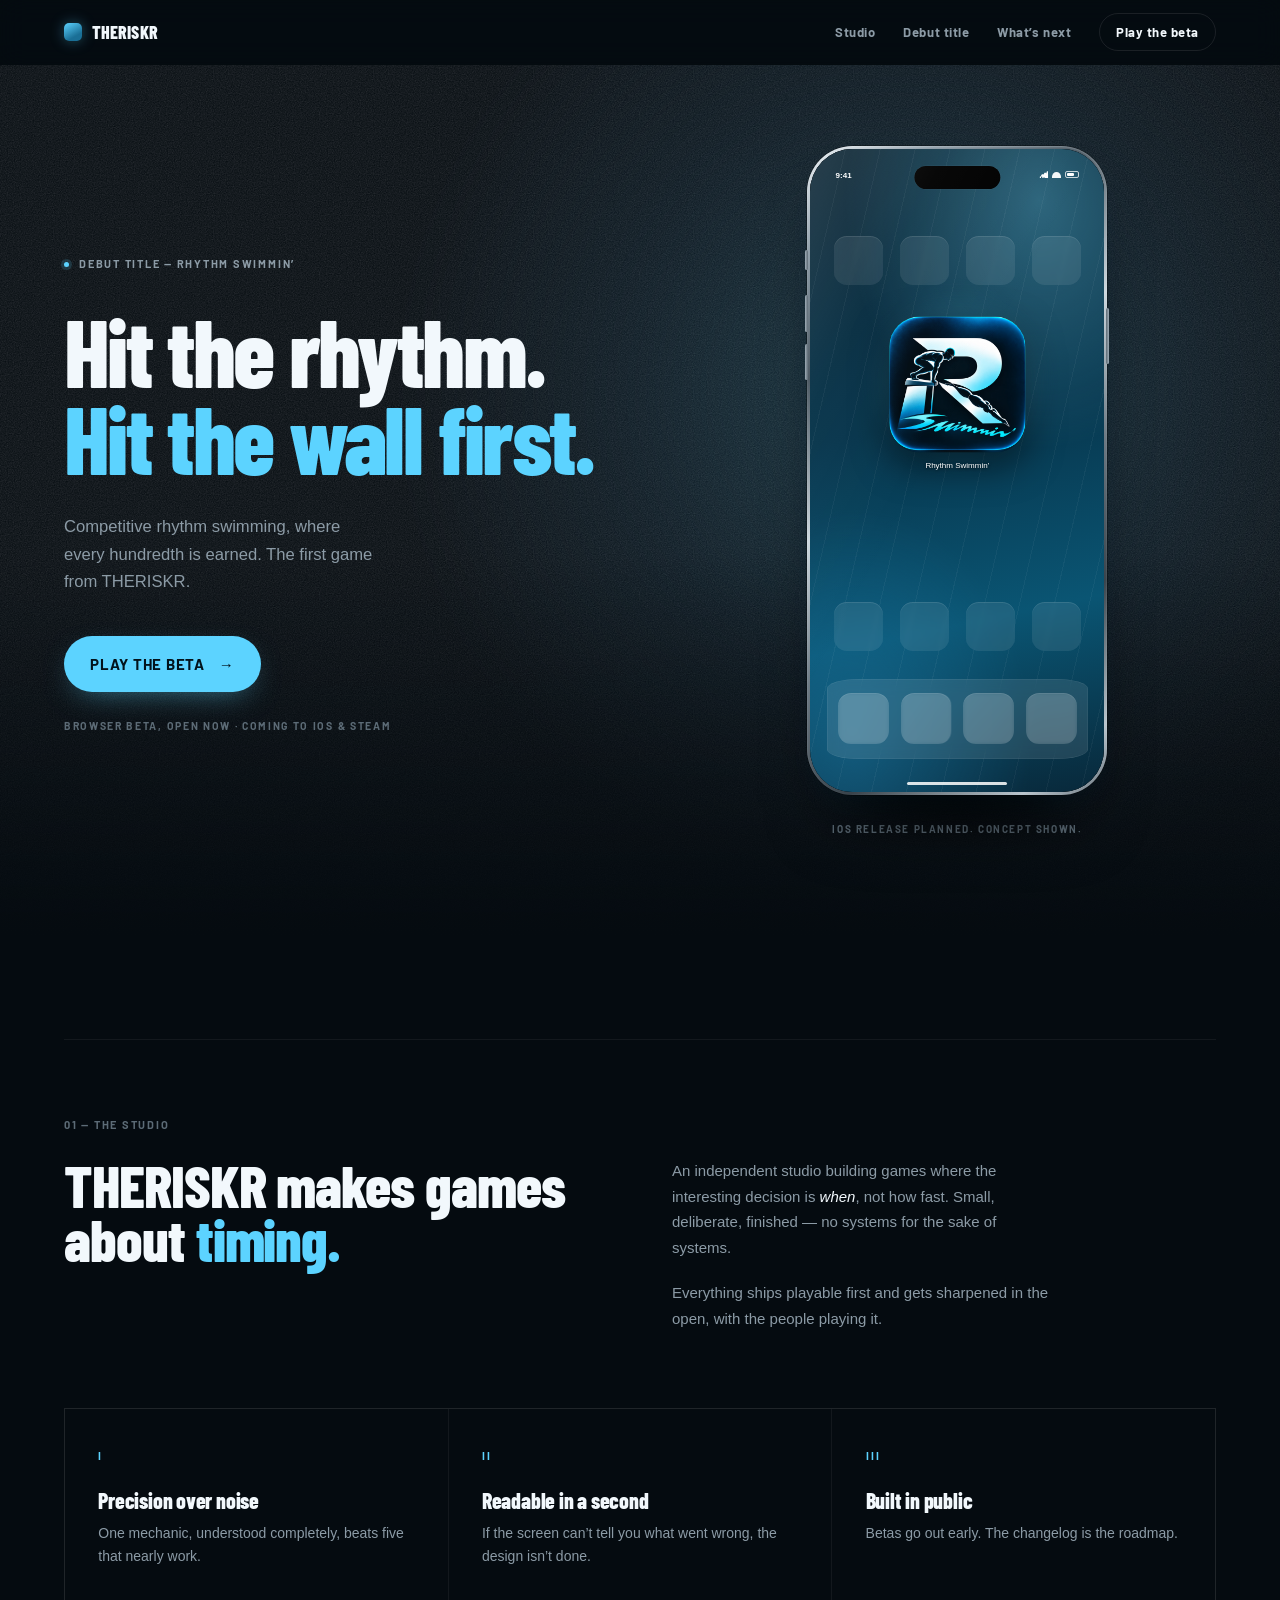
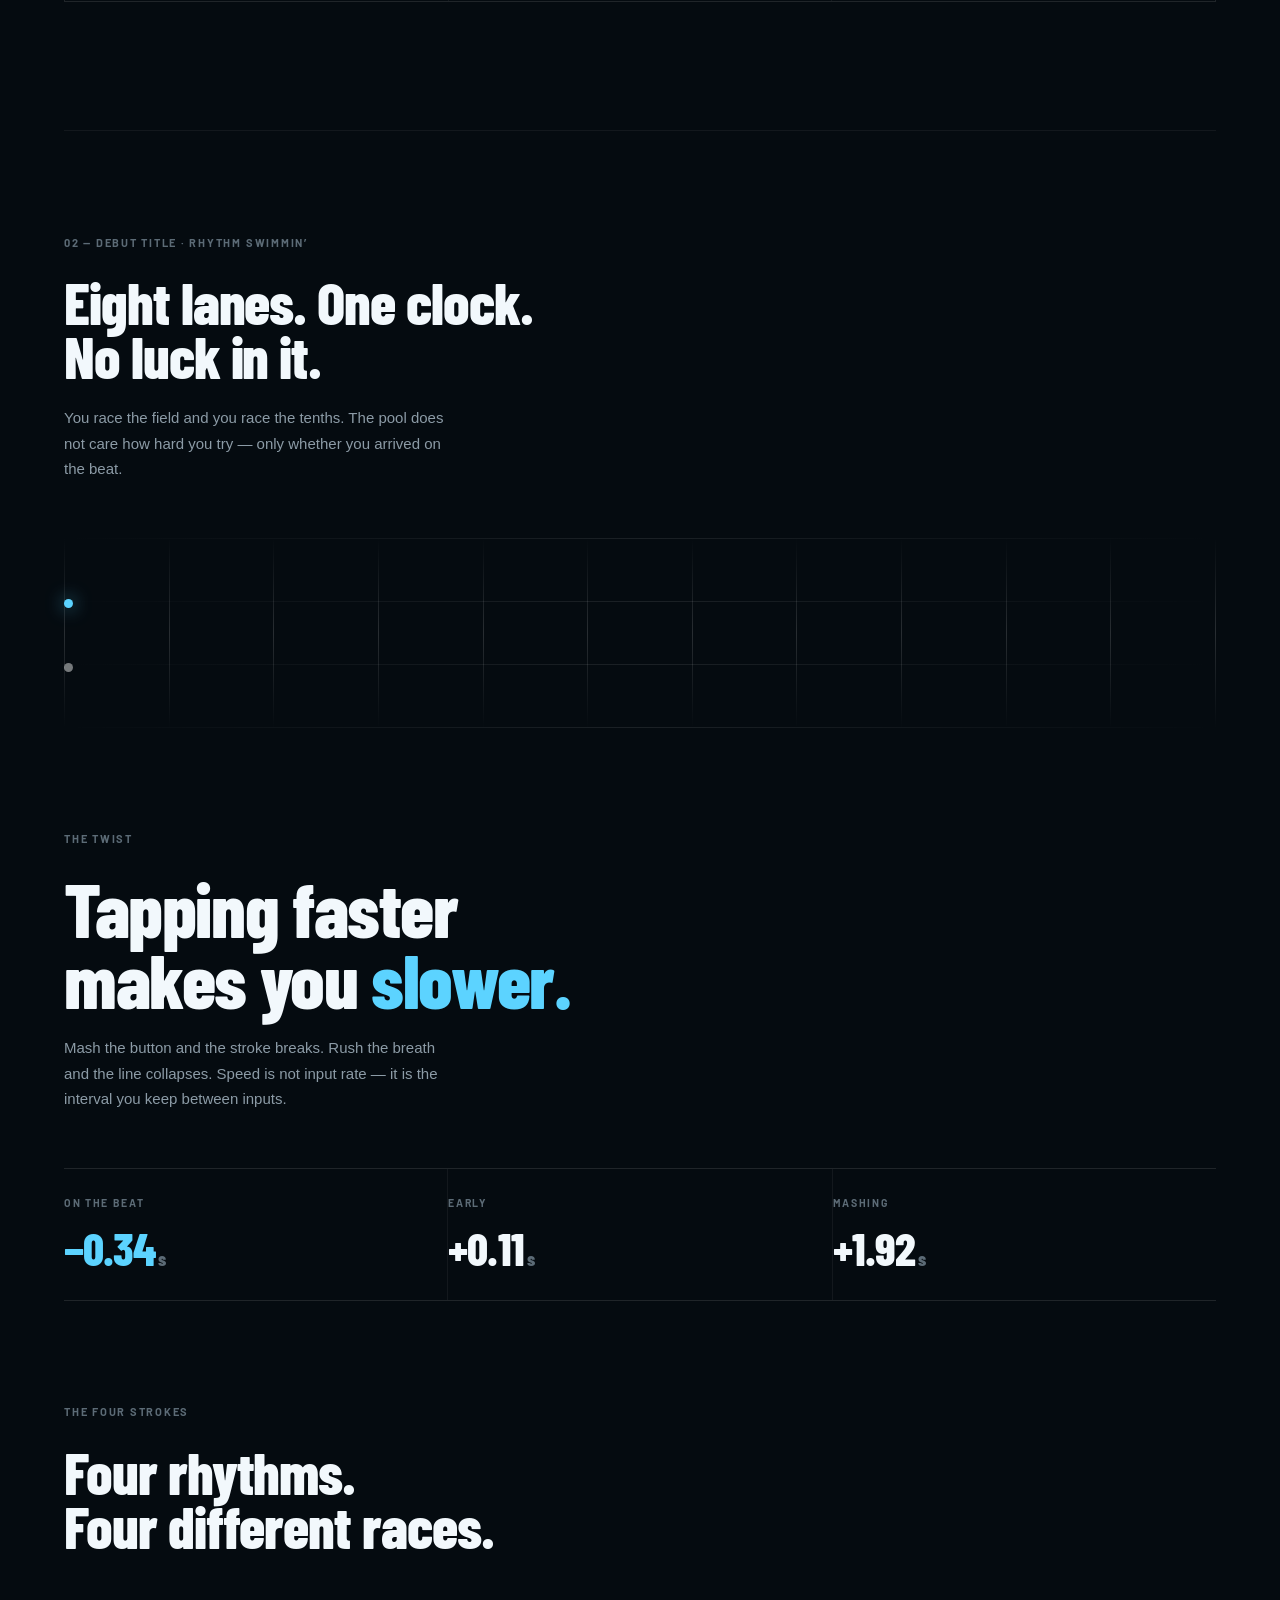
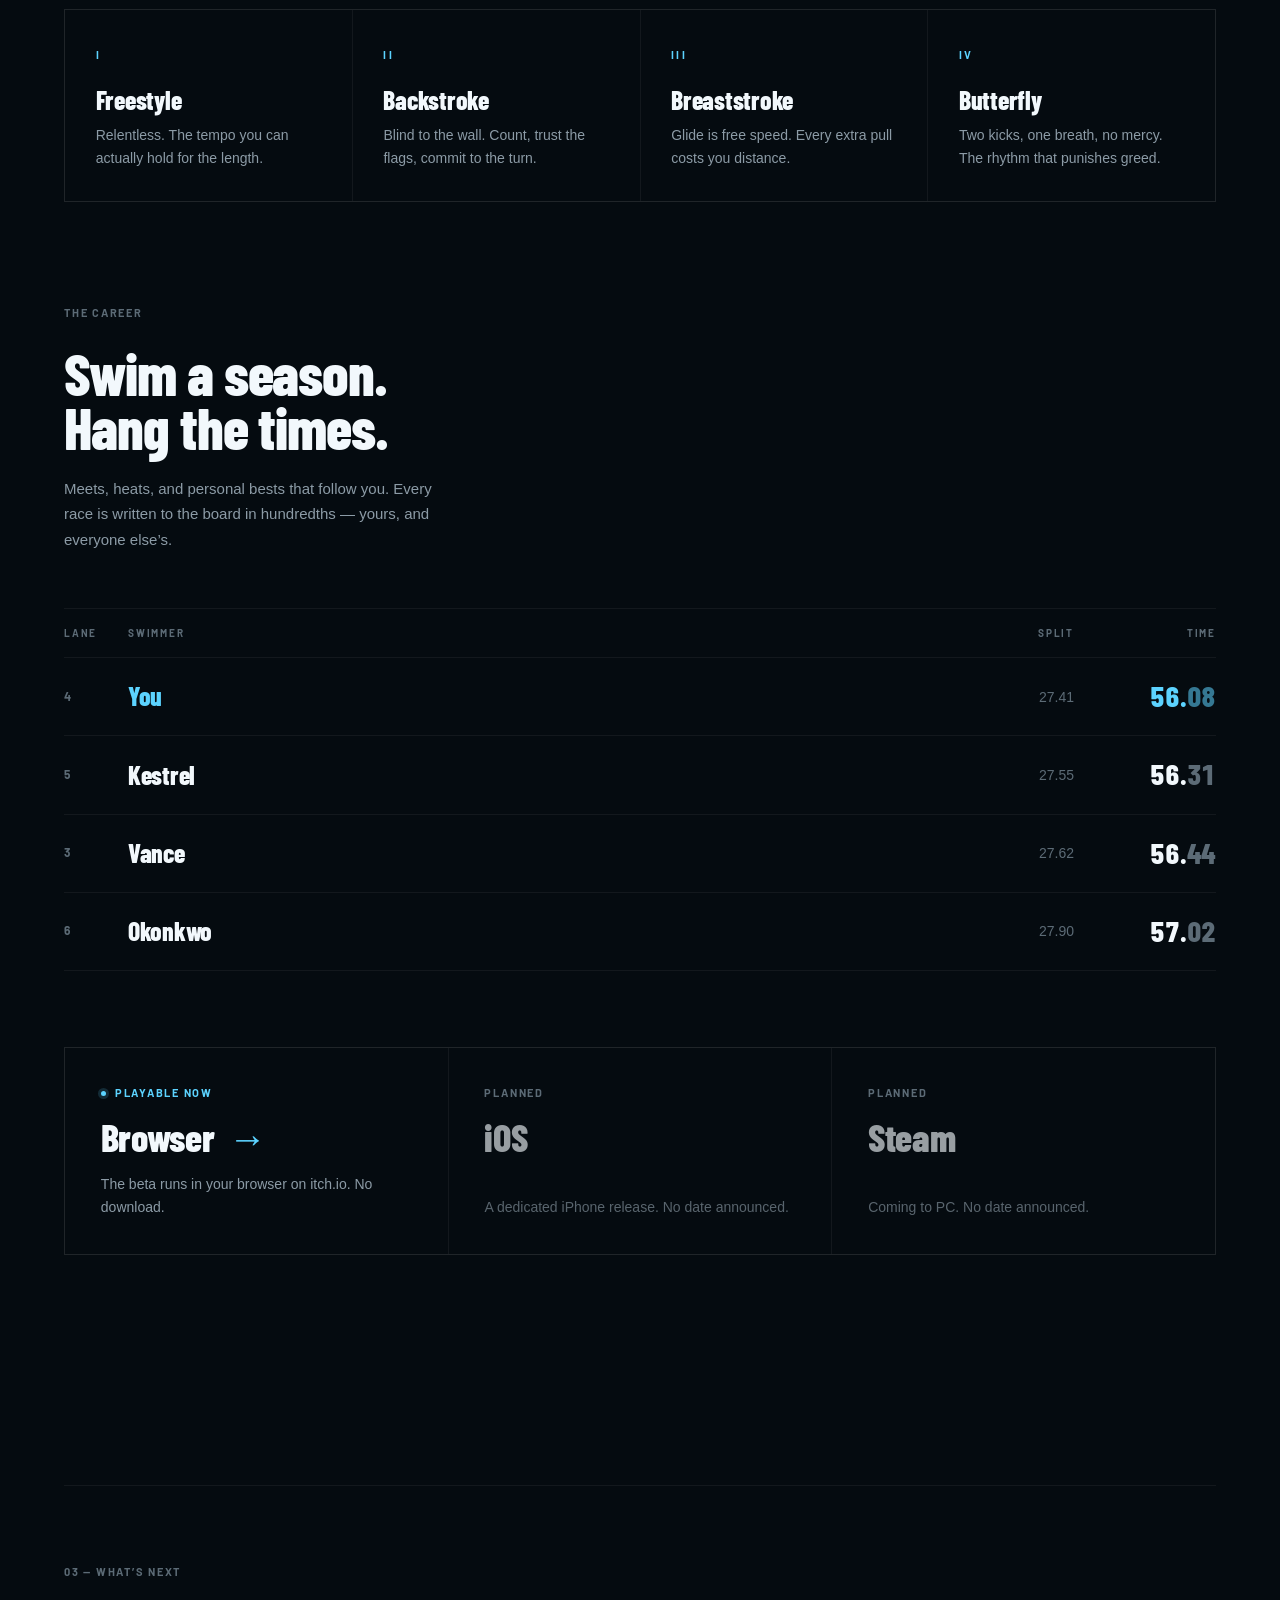
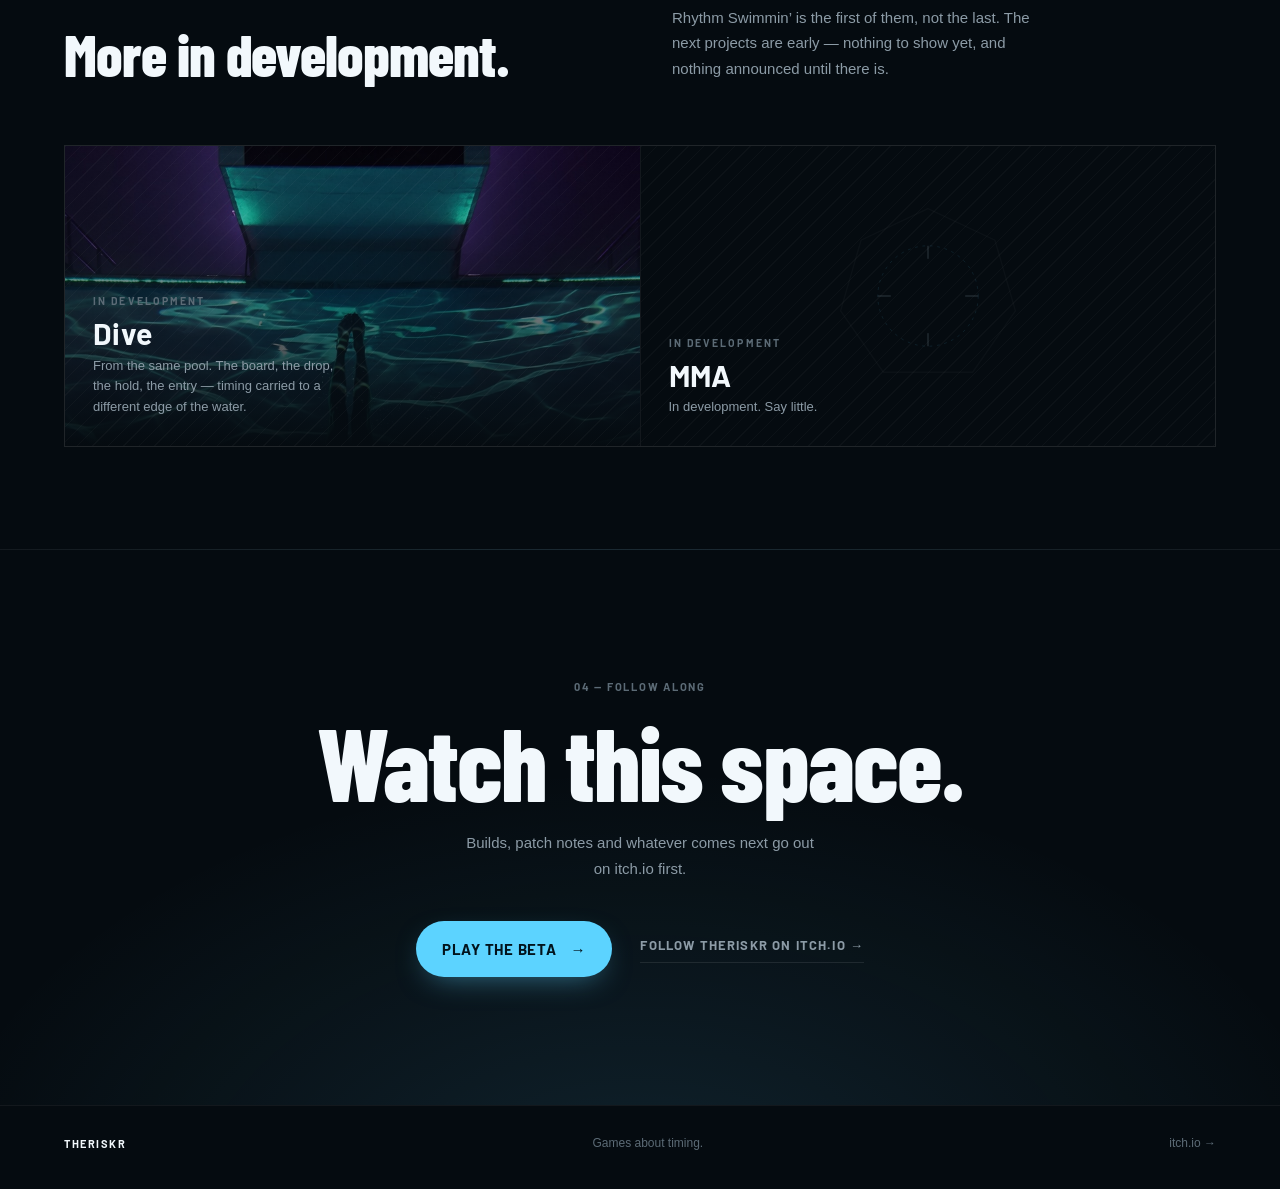
==== commit f7783cbf: "Name the two next-slots: Dive and MMA - index.html: give the "what's next" slots real names and copy" ====
--- a/index.html
+++ b/index.html
@@ -207,9 +207,32 @@
         <h2 id="next-title">More in development.</h2>
         <p class="body">Rhythm Swimmin’ is the first of them, not the last. The next projects are early — nothing to show yet, and nothing announced until there is.</p>
       </div>
-      <div class="next-slots" data-reveal aria-hidden="true">
-        <span class="slot"><b>In development</b></span>
-        <span class="slot"><b>In development</b></span>
+      <div class="next-slots" data-reveal>
+        <article class="slot slot--dive">
+          <span class="slot-art" aria-hidden="true"></span>
+          <span class="slot-body">
+            <b class="slot-tag">In development</b>
+            <h3 class="slot-name">Dive</h3>
+            <p class="slot-desc">From the same pool. The board, the drop, the hold, the entry — timing carried to a different edge of the water.</p>
+          </span>
+        </article>
+        <article class="slot slot--mma">
+          <span class="slot-art" aria-hidden="true">
+            <svg viewBox="0 0 200 200" role="presentation" focusable="false">
+              <polygon points="100,6 172,40 194,116 148,182 52,182 6,116 28,40" />
+              <circle cx="100" cy="100" r="54" />
+              <line x1="100" y1="46" x2="100" y2="60" />
+              <line x1="100" y1="140" x2="100" y2="154" />
+              <line x1="46" y1="100" x2="60" y2="100" />
+              <line x1="140" y1="100" x2="154" y2="100" />
+            </svg>
+          </span>
+          <span class="slot-body">
+            <b class="slot-tag">In development</b>
+            <h3 class="slot-name">MMA</h3>
+            <p class="slot-desc">In development. Say little.</p>
+          </span>
+        </article>
       </div>
     </div>
   </section>
--- a/site/style.css
+++ b/site/style.css
@@ -270,10 +270,22 @@
 .next-grid{display:grid;grid-template-columns:minmax(0,1fr) minmax(0,1fr);gap:clamp(24px,5vw,72px);align-items:end}
 .next-grid .body{margin-top:0}
 .next-slots{display:grid;grid-template-columns:repeat(2,minmax(0,1fr));gap:1px;margin-top:clamp(40px,5vw,64px);background:var(--line-2);border:1px solid var(--line-2)}
-.slot{background:var(--bg);min-height:clamp(140px,16vw,210px);display:flex;align-items:center;justify-content:center;position:relative;overflow:hidden}
-.slot::before{content:"";position:absolute;inset:0;
+.slot{background:var(--bg);min-height:clamp(220px,26vw,300px);display:flex;flex-direction:column;justify-content:flex-end;position:relative;overflow:hidden;text-align:left}
+.slot::before{content:"";position:absolute;inset:0;z-index:1;pointer-events:none;
   background:repeating-linear-gradient(135deg,rgba(255,255,255,.028) 0 1px,transparent 1px 11px)}
-.slot b{position:relative;font-family:Barlow,var(--sans);font-weight:700;font-size:10.5px;letter-spacing:.2em;text-transform:uppercase;color:var(--faint)}
+.slot-art{position:absolute;inset:0;z-index:0}
+.slot--dive .slot-art{background:url('teaser-dive.jpg') center 22%/cover no-repeat}
+.slot--dive .slot-art::after{content:"";position:absolute;inset:0;
+  background:linear-gradient(180deg,rgba(5,11,16,.15) 0%,rgba(5,11,16,.55) 55%,var(--bg) 100%)}
+.slot--mma .slot-art{display:flex;align-items:center;justify-content:center;opacity:.5}
+.slot--mma .slot-art svg{width:62%;height:62%;max-width:220px}
+.slot--mma .slot-art svg polygon{fill:none;stroke:var(--line-2);stroke-width:1.5}
+.slot--mma .slot-art svg circle{fill:none;stroke:rgba(92,211,255,.22);stroke-width:1;stroke-dasharray:3 5}
+.slot--mma .slot-art svg line{stroke:var(--faint);stroke-width:1}
+.slot-body{position:relative;z-index:2;padding:clamp(18px,2.4vw,28px)}
+.slot-tag{display:block;font-family:Barlow,var(--sans);font-weight:700;font-size:10.5px;letter-spacing:.2em;text-transform:uppercase;color:var(--faint)}
+.slot-name{margin:10px 0 0;font-family:Barlow,var(--sans);font-weight:700;font-size:clamp(22px,2.6vw,30px);letter-spacing:.01em;color:var(--ink)}
+.slot-desc{margin:8px 0 0;max-width:34ch;color:var(--muted);font-size:13px;line-height:1.6}
 
 /* ---------- closer extras ---------- */
 .closer .index{margin-bottom:18px}
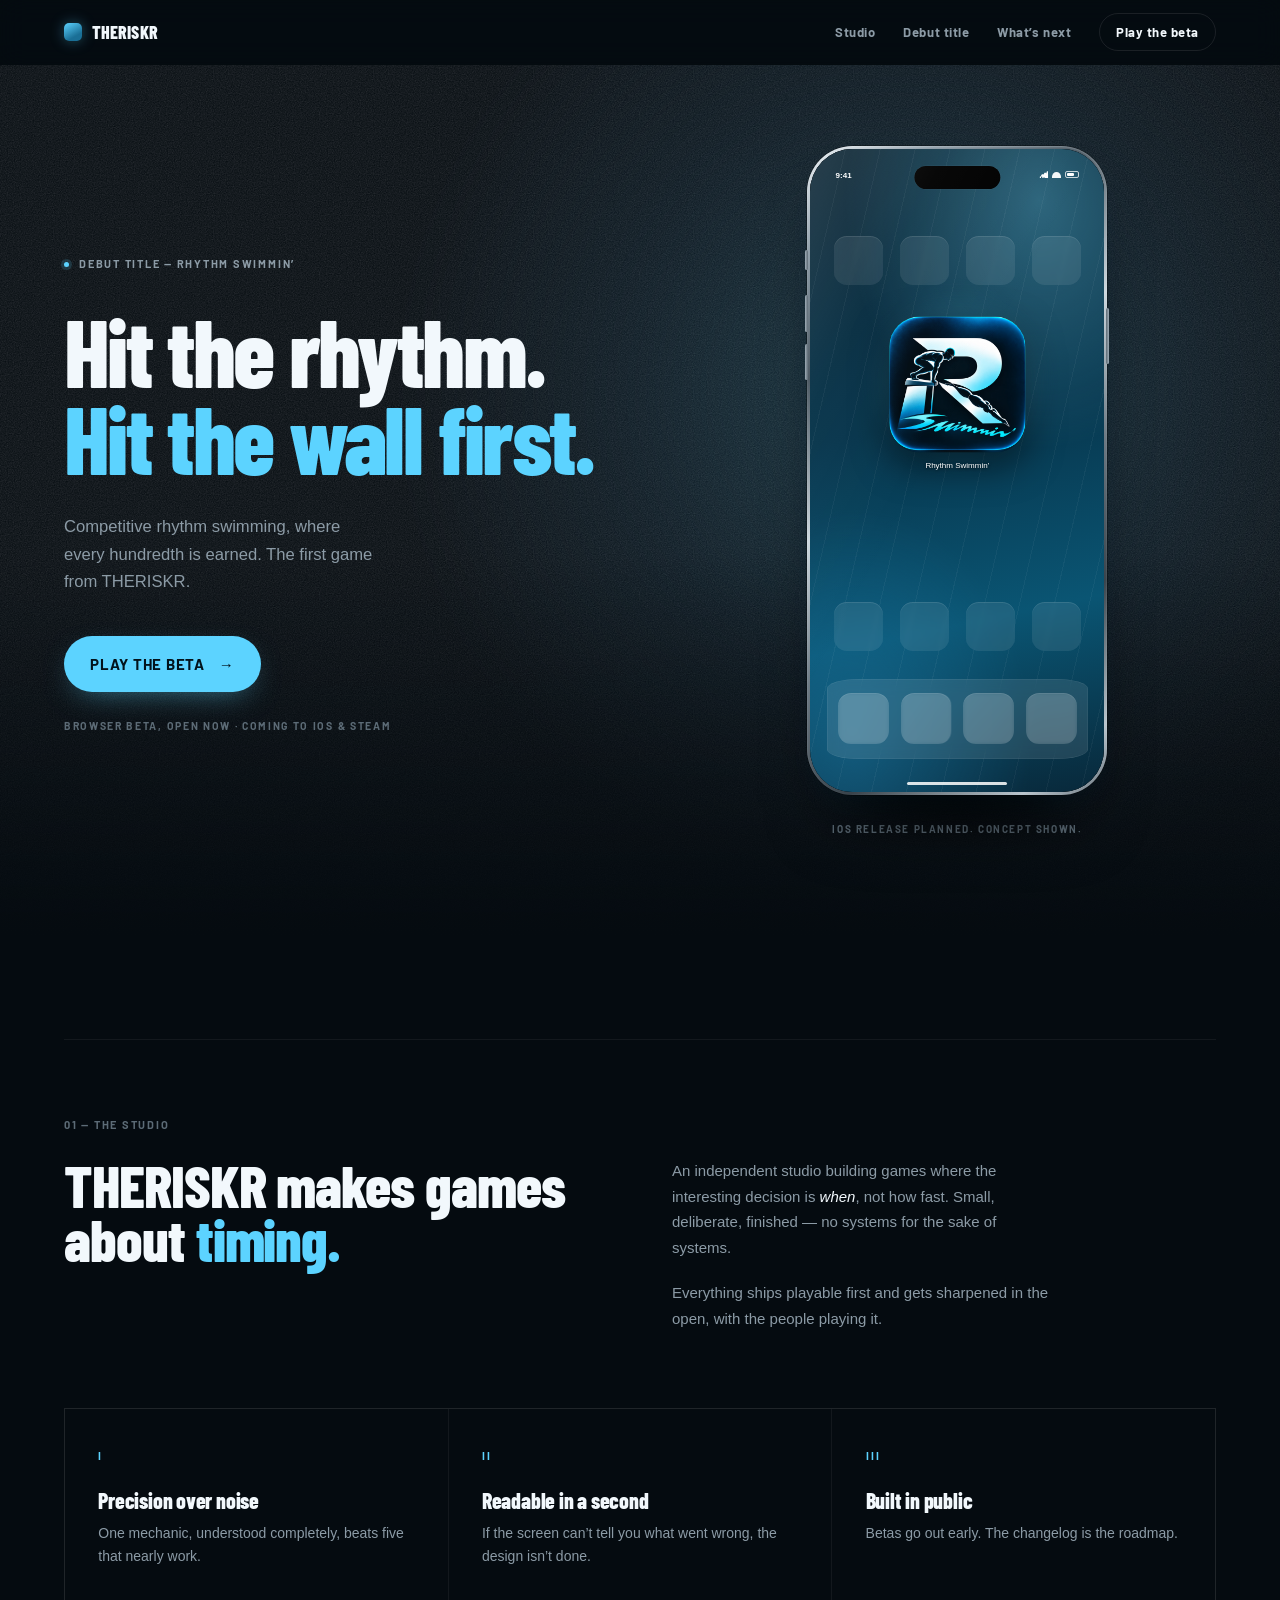
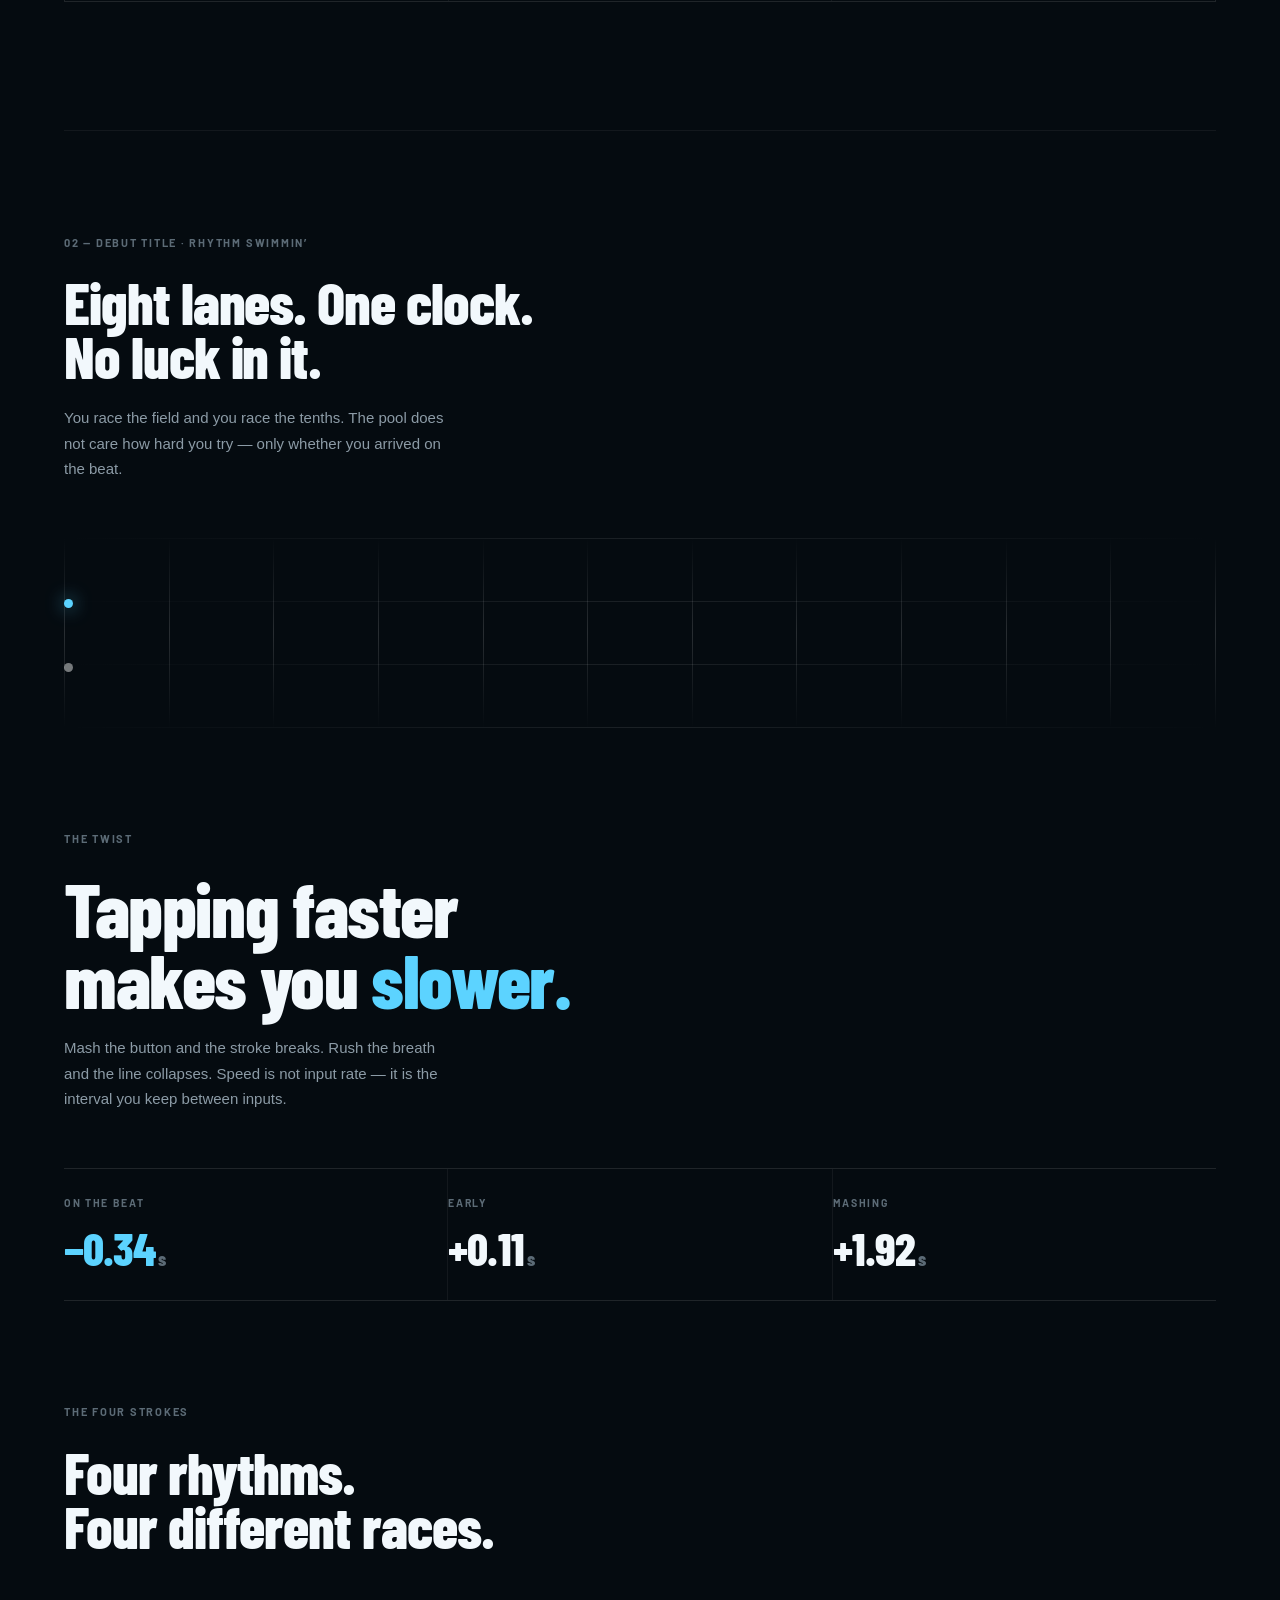
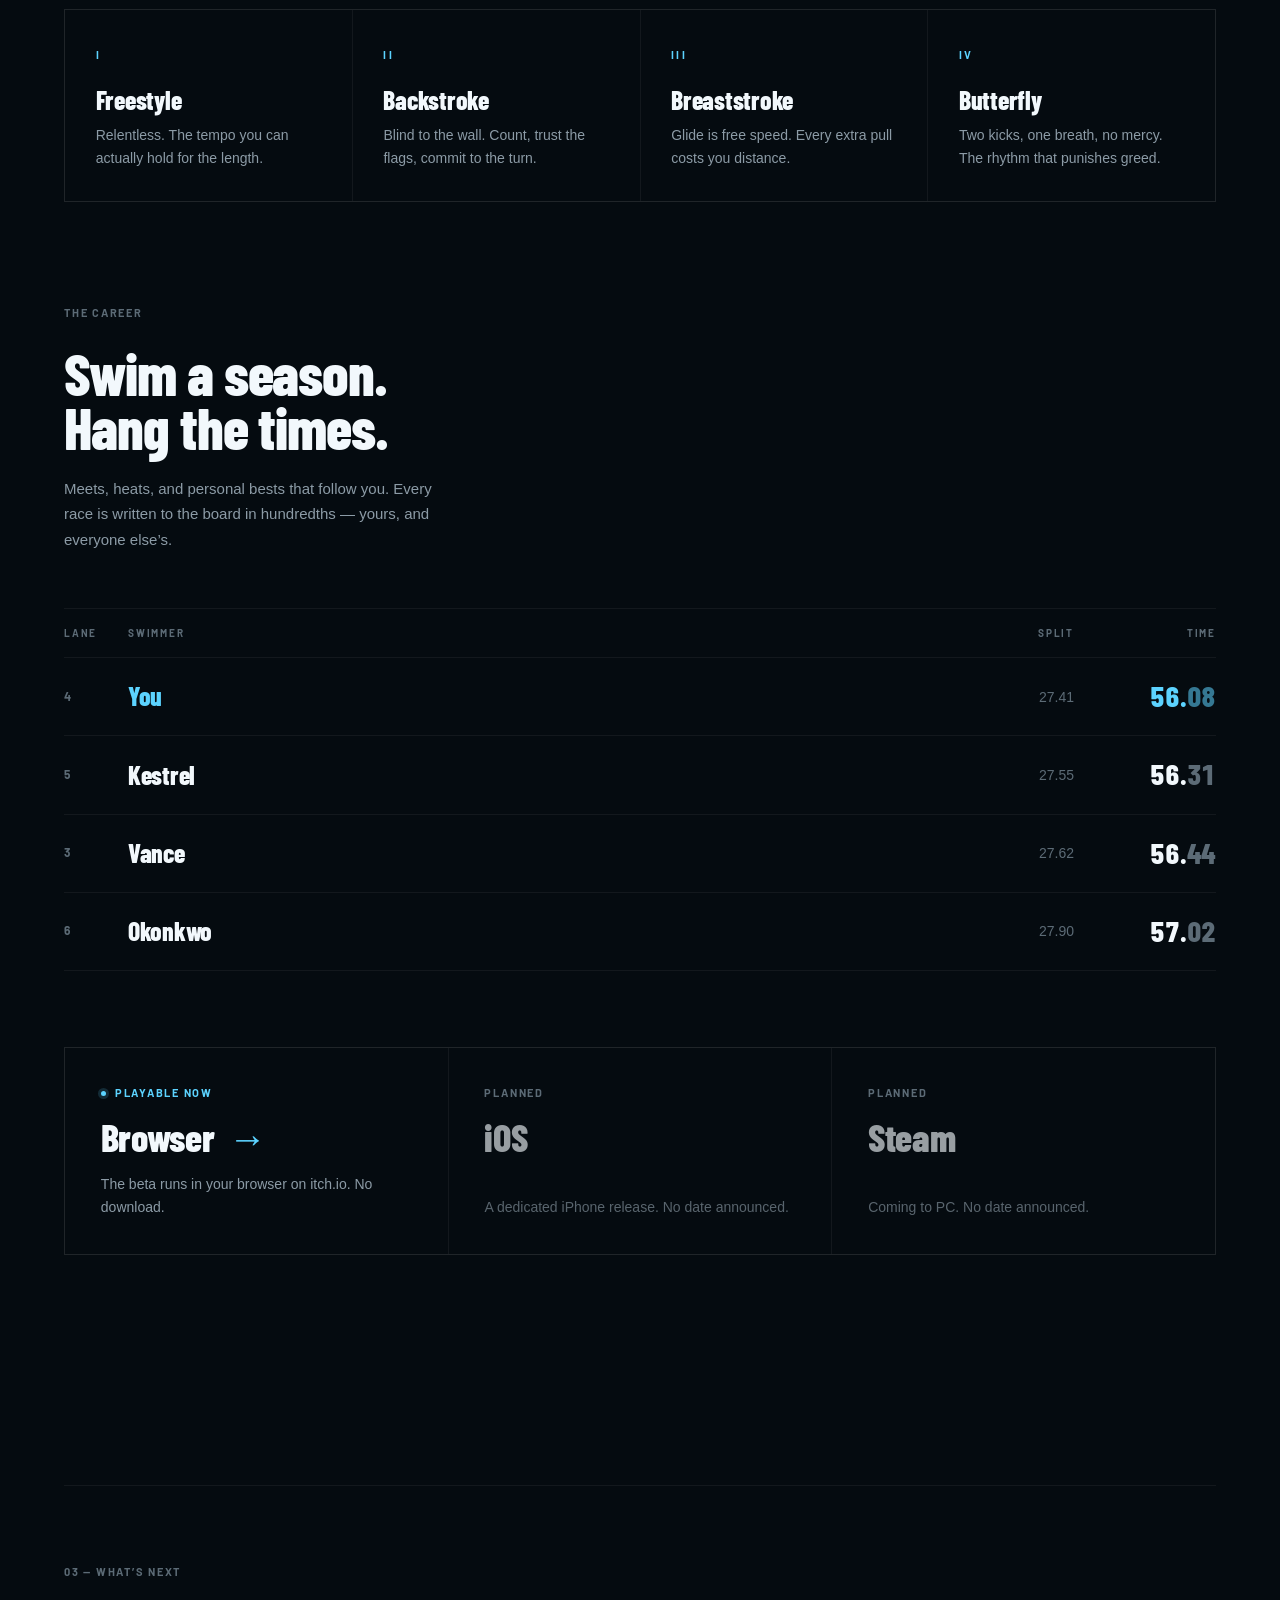
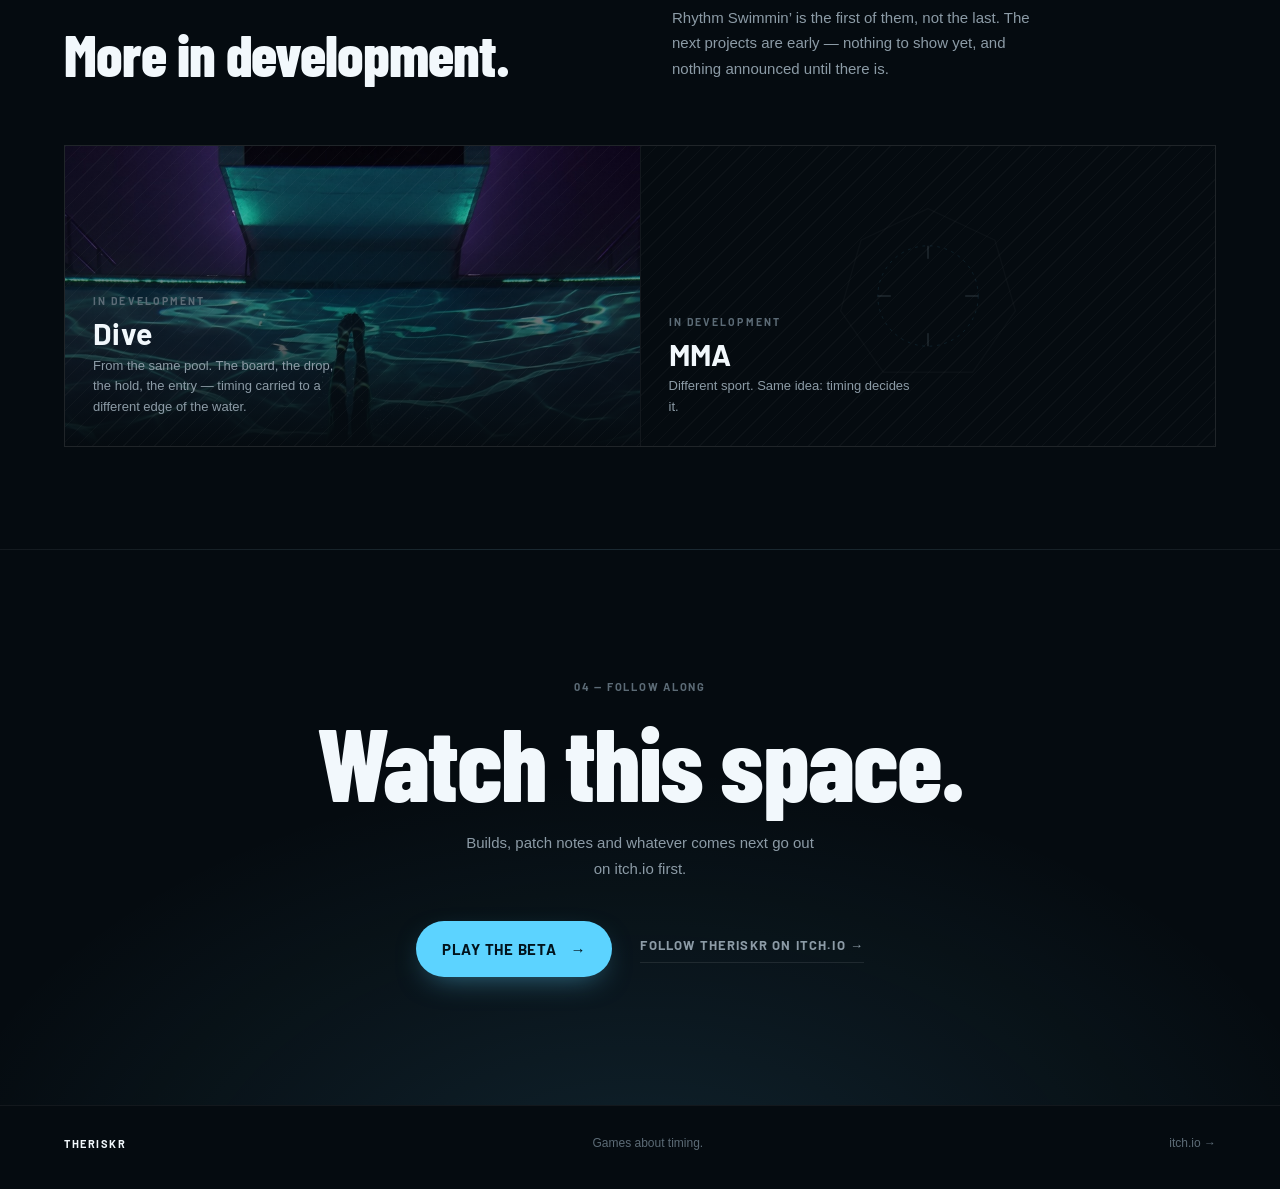
==== commit 0496dec4: "site: real MMA line (instruction text had leaked into the copy) Co-Authored-By: Claude Opus 5 <norep" ====
--- a/index.html
+++ b/index.html
@@ -230,7 +230,7 @@
           <span class="slot-body">
             <b class="slot-tag">In development</b>
             <h3 class="slot-name">MMA</h3>
-            <p class="slot-desc">In development. Say little.</p>
+            <p class="slot-desc">Different sport. Same idea: timing decides it.</p>
           </span>
         </article>
       </div>
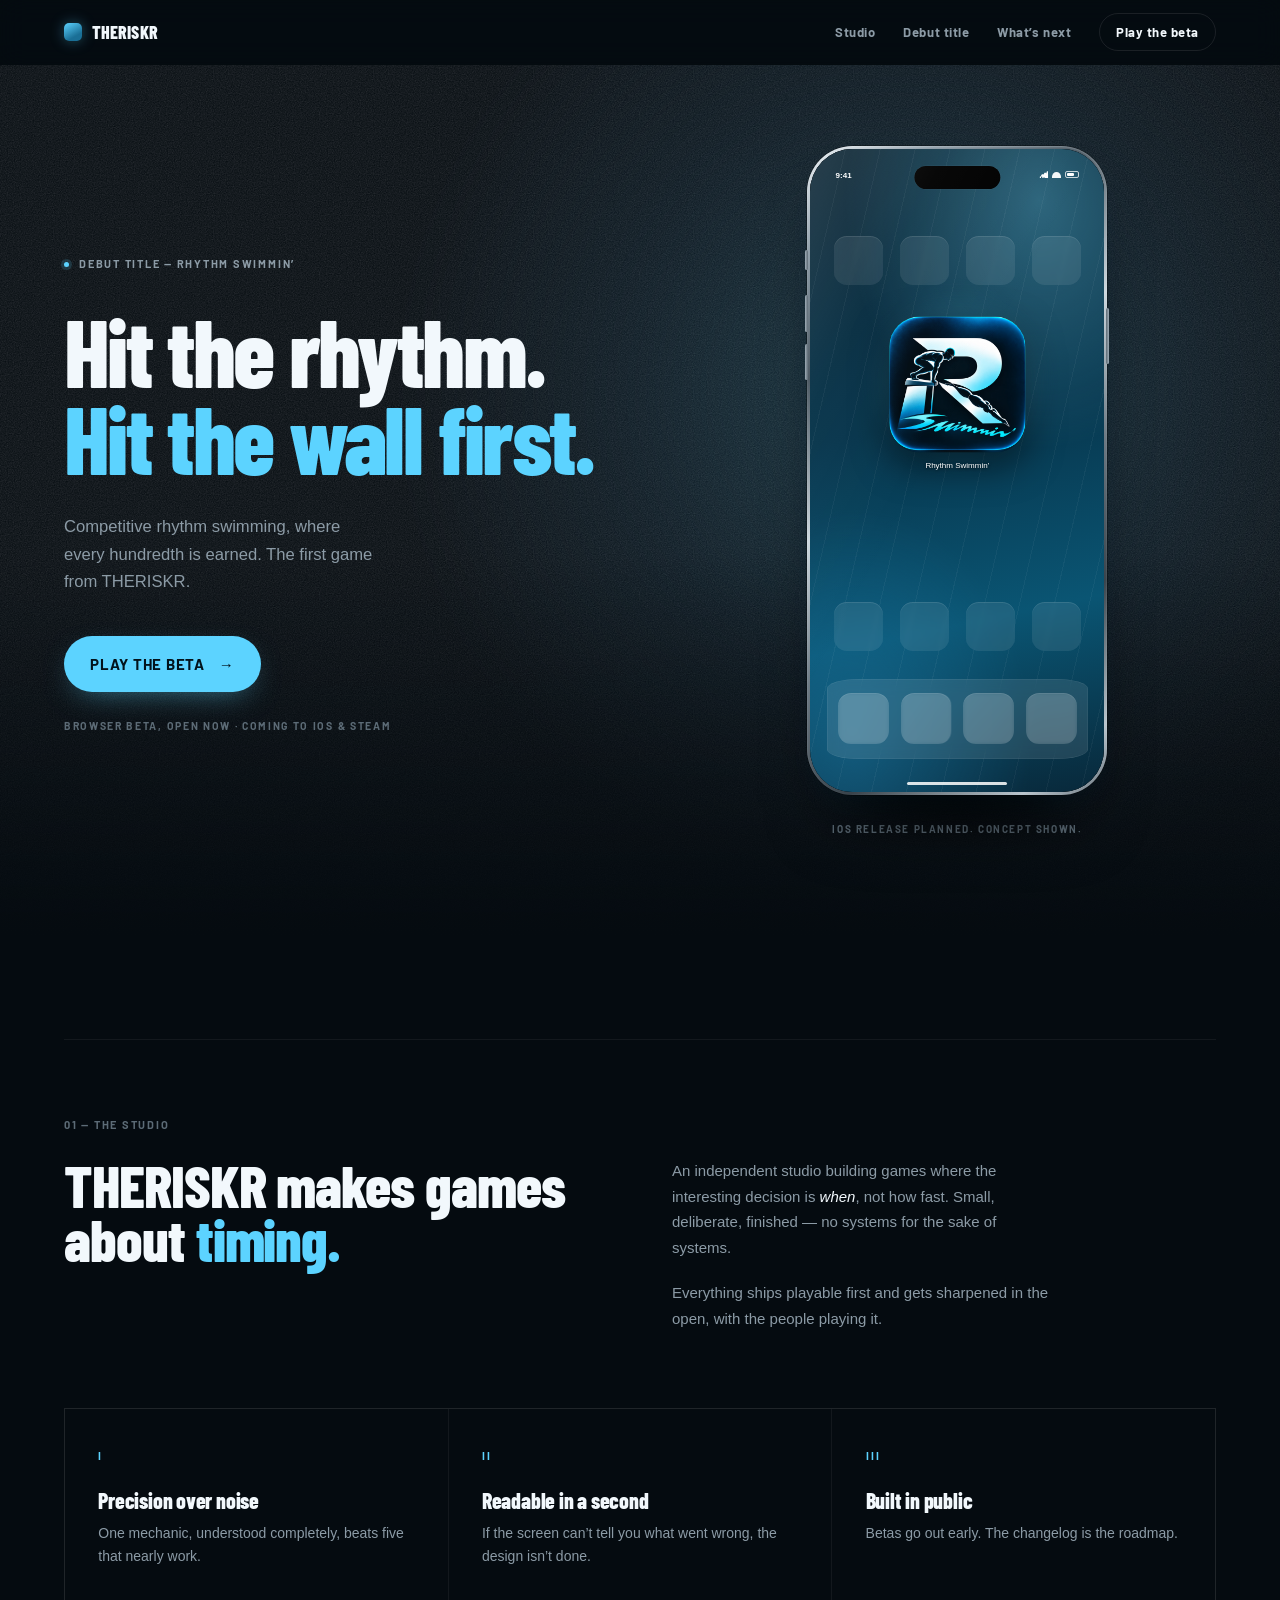
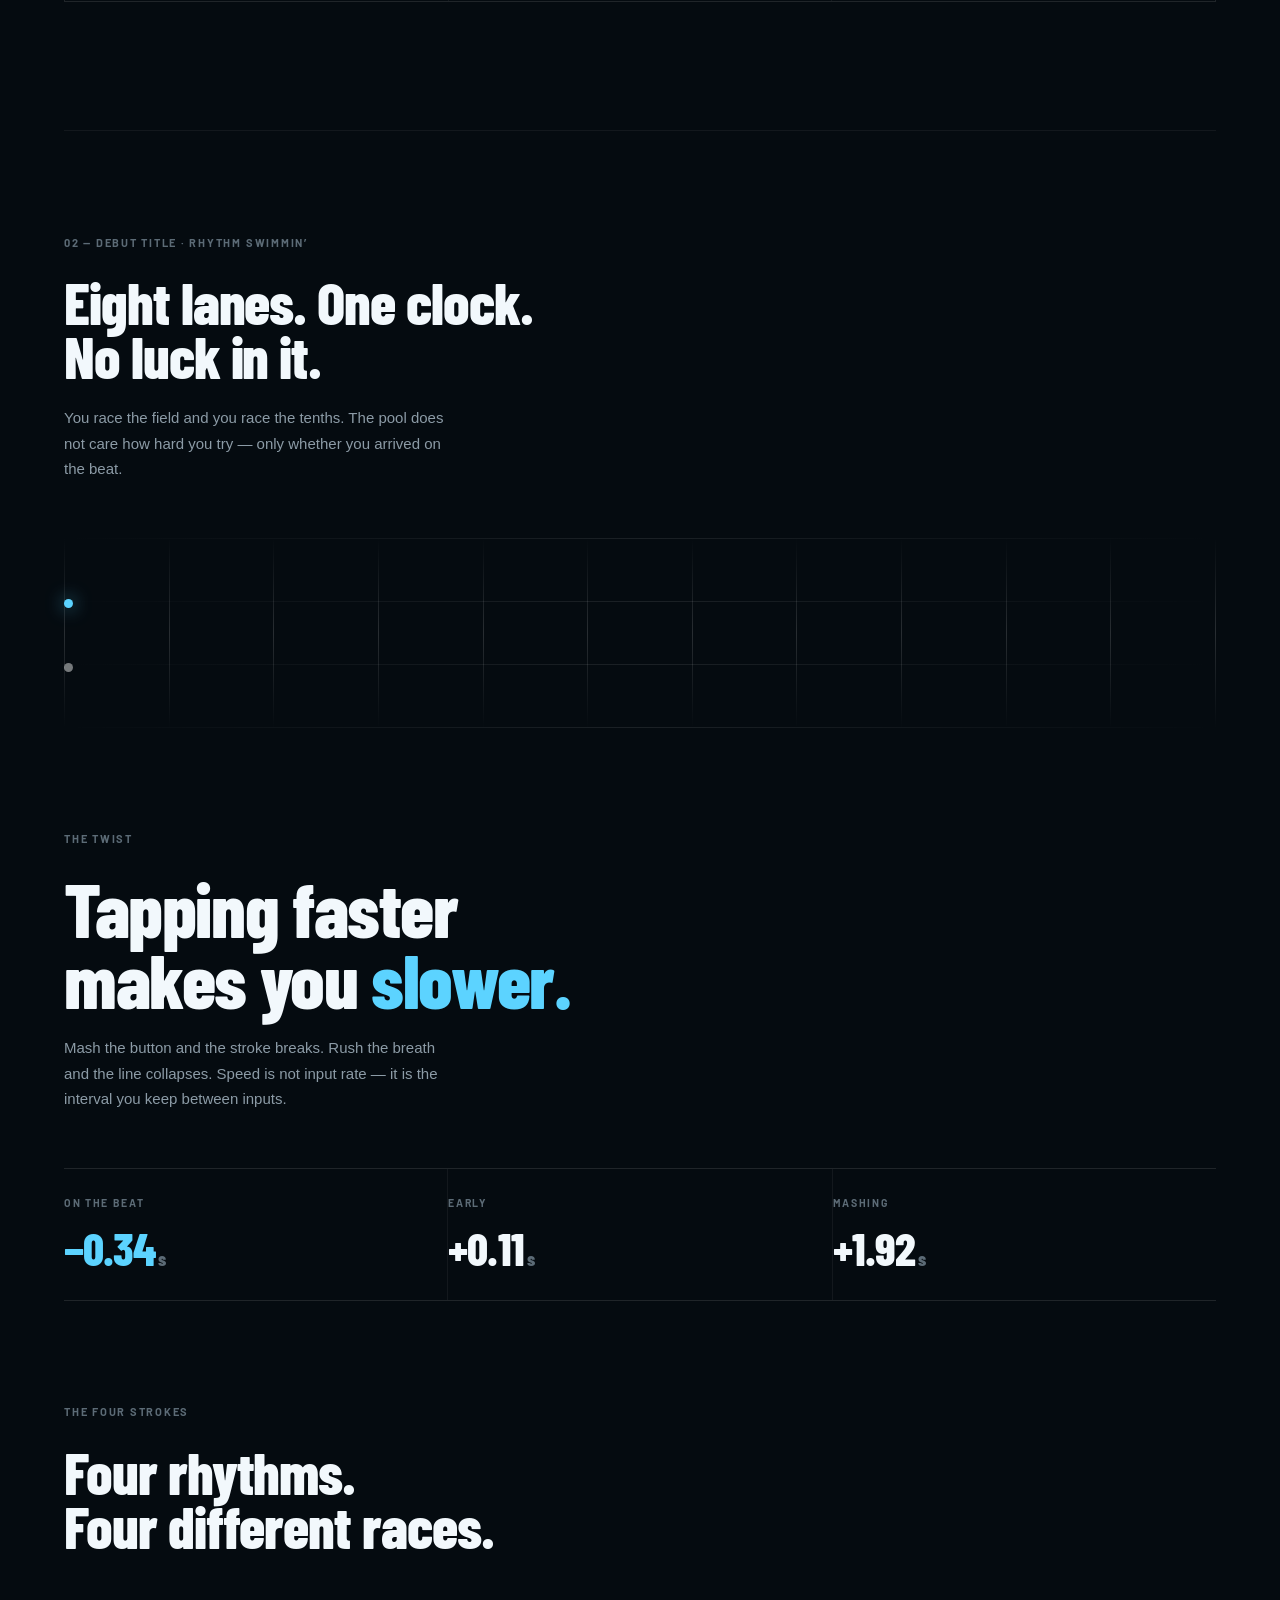
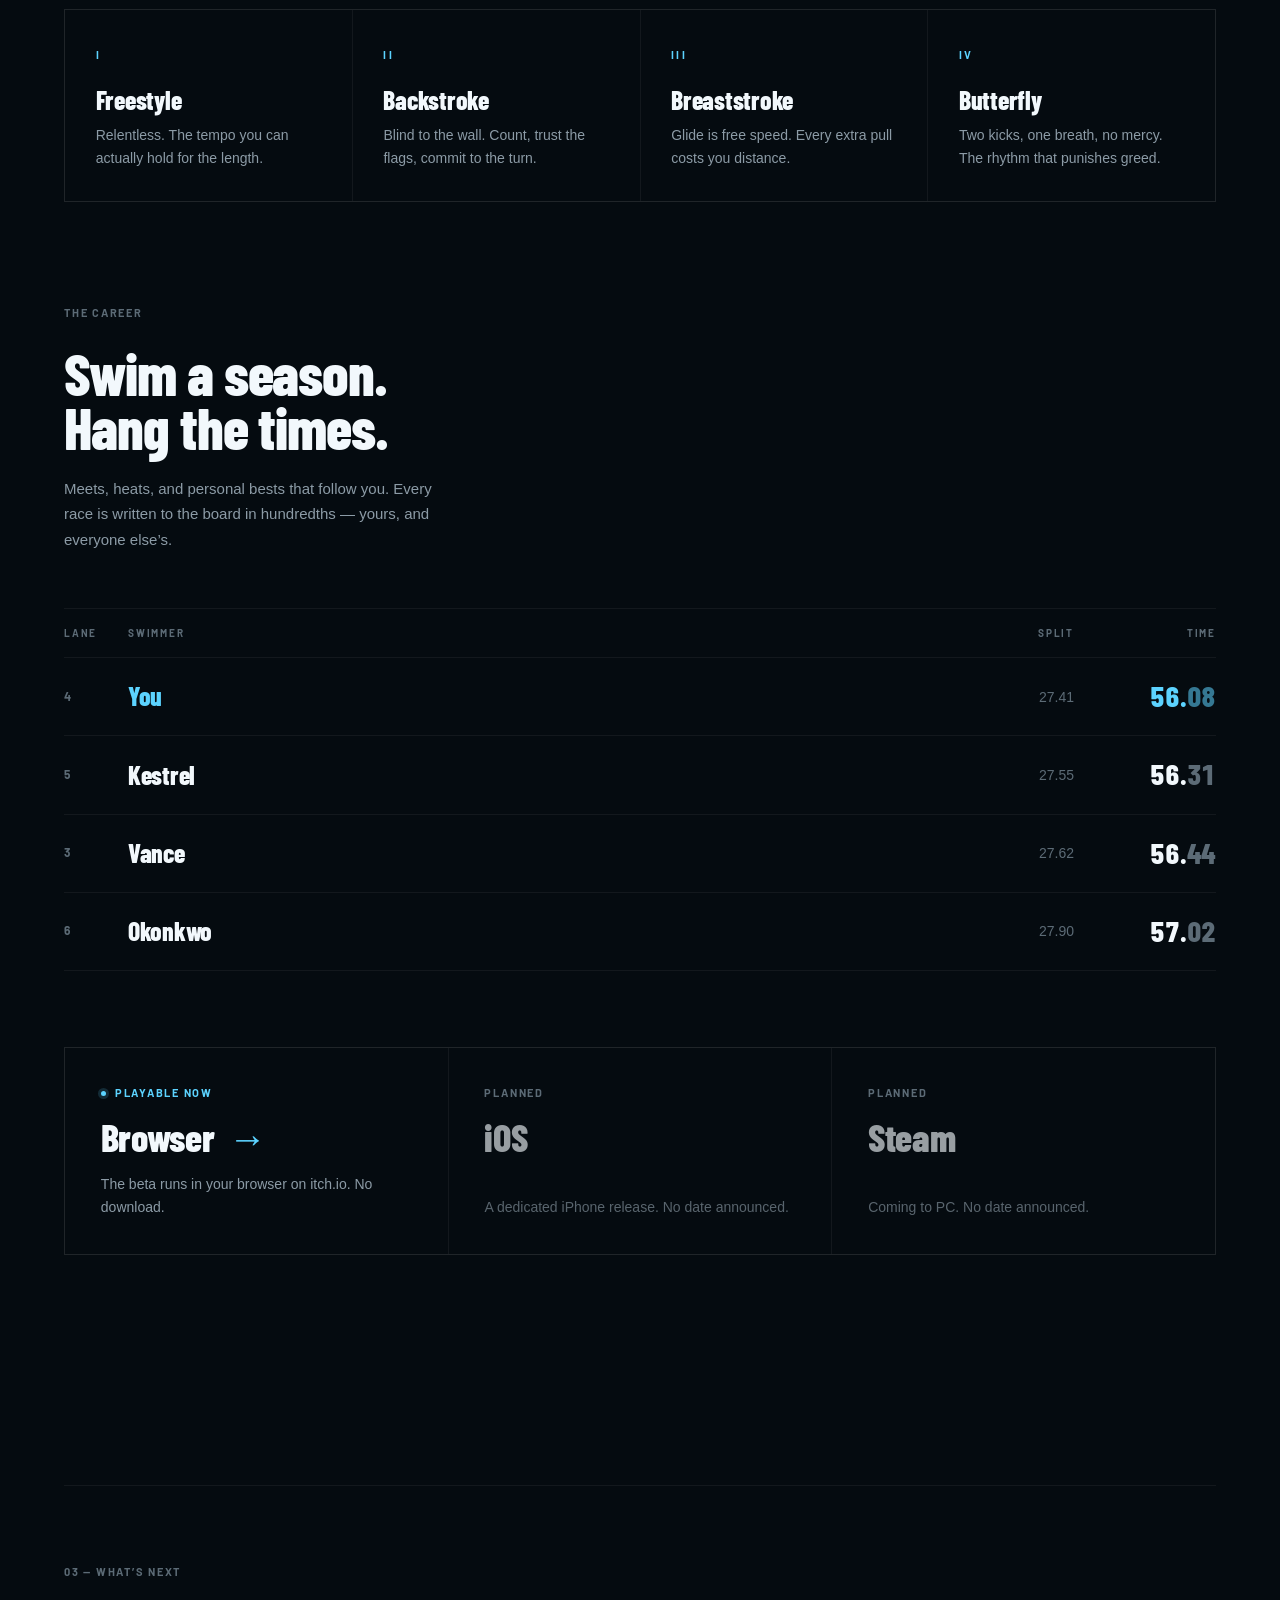
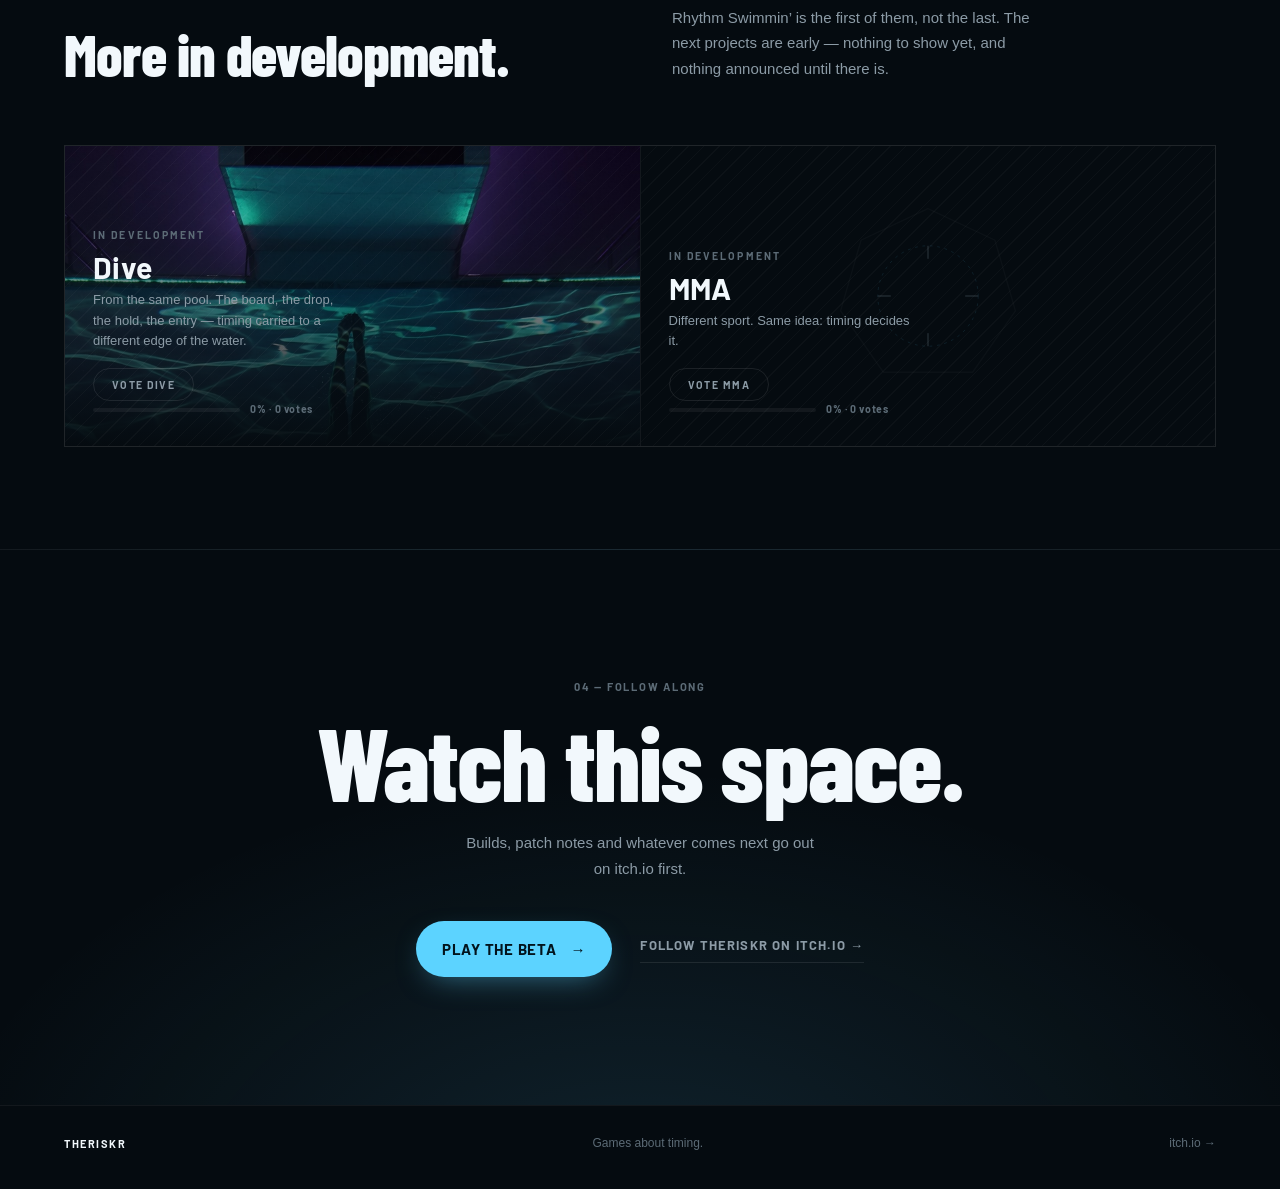
==== commit 7c5047d2: "Add vote control to the Dive/MMA "what's next" cards Talks to the Rhythm Swimmin' Worker's new /vote" ====
--- a/index.html
+++ b/index.html
@@ -27,6 +27,7 @@
 <link rel="stylesheet" href="/site/style.css">
 <script>document.documentElement.classList.add('js')</script>
 <script src="/site/motion.js" defer></script>
+<script src="/site/vote.js" defer></script>
 </head>
 <body>
 <a class="skip" href="#main">Skip to content</a>
@@ -214,6 +215,15 @@
             <b class="slot-tag">In development</b>
             <h3 class="slot-name">Dive</h3>
             <p class="slot-desc">From the same pool. The board, the drop, the hold, the entry — timing carried to a different edge of the water.</p>
+            <span class="vote" data-vote="dive">
+              <button type="button" class="vote-btn" data-vote-btn aria-pressed="false">
+                <span class="vote-btn-label">Vote Dive</span>
+              </button>
+              <span class="vote-result" data-vote-result hidden>
+                <span class="vote-bar" aria-hidden="true"><span class="vote-bar-fill" data-vote-fill></span></span>
+                <span class="vote-stat"><span data-vote-pct>0%</span> · <span data-vote-total>0 votes</span></span>
+              </span>
+            </span>
           </span>
         </article>
         <article class="slot slot--mma">
@@ -231,6 +241,15 @@
             <b class="slot-tag">In development</b>
             <h3 class="slot-name">MMA</h3>
             <p class="slot-desc">Different sport. Same idea: timing decides it.</p>
+            <span class="vote" data-vote="mma">
+              <button type="button" class="vote-btn" data-vote-btn aria-pressed="false">
+                <span class="vote-btn-label">Vote MMA</span>
+              </button>
+              <span class="vote-result" data-vote-result hidden>
+                <span class="vote-bar" aria-hidden="true"><span class="vote-bar-fill" data-vote-fill></span></span>
+                <span class="vote-stat"><span data-vote-pct>0%</span> · <span data-vote-total>0 votes</span></span>
+              </span>
+            </span>
           </span>
         </article>
       </div>
--- a/site/style.css
+++ b/site/style.css
@@ -287,6 +287,23 @@
 .slot-name{margin:10px 0 0;font-family:Barlow,var(--sans);font-weight:700;font-size:clamp(22px,2.6vw,30px);letter-spacing:.01em;color:var(--ink)}
 .slot-desc{margin:8px 0 0;max-width:34ch;color:var(--muted);font-size:13px;line-height:1.6}
 
+/* ---------- vote control ---------- */
+.vote{display:block;margin-top:16px}
+.vote-btn{font-family:Barlow,var(--sans);font-weight:700;font-size:10.5px;letter-spacing:.14em;text-transform:uppercase;
+  color:var(--muted);background:transparent;border:1px solid var(--line);border-radius:999px;
+  padding:9px 18px;cursor:pointer;transition:color .25s var(--ease),border-color .25s var(--ease),background-color .25s var(--ease)}
+.vote-btn:hover{color:var(--ink);border-color:var(--aqua)}
+.vote-btn[aria-pressed="true"]{color:var(--bg);background:var(--aqua);border-color:var(--aqua)}
+.vote-btn:disabled{cursor:default;opacity:.6}
+.vote-result{display:flex;align-items:center;gap:10px;max-width:220px}
+.vote-bar{position:relative;flex:1 1 auto;height:4px;border-radius:2px;background:var(--line-2);overflow:hidden}
+.vote-bar-fill{position:absolute;inset:0 auto 0 0;width:0%;background:var(--aqua);border-radius:2px;transition:width .5s var(--ease)}
+.vote-stat{flex:0 0 auto;font-family:Barlow,var(--sans);font-weight:700;font-size:10.5px;letter-spacing:.06em;color:var(--faint);white-space:nowrap}
+.vote[data-mine="true"] .vote-stat{color:var(--aqua)}
+@media(prefers-reduced-motion:reduce){
+  .vote-btn,.vote-bar-fill{transition:none}
+}
+
 /* ---------- closer extras ---------- */
 .closer .index{margin-bottom:18px}
 .closer-body{max-width:42ch;margin-inline:auto;margin-top:22px}
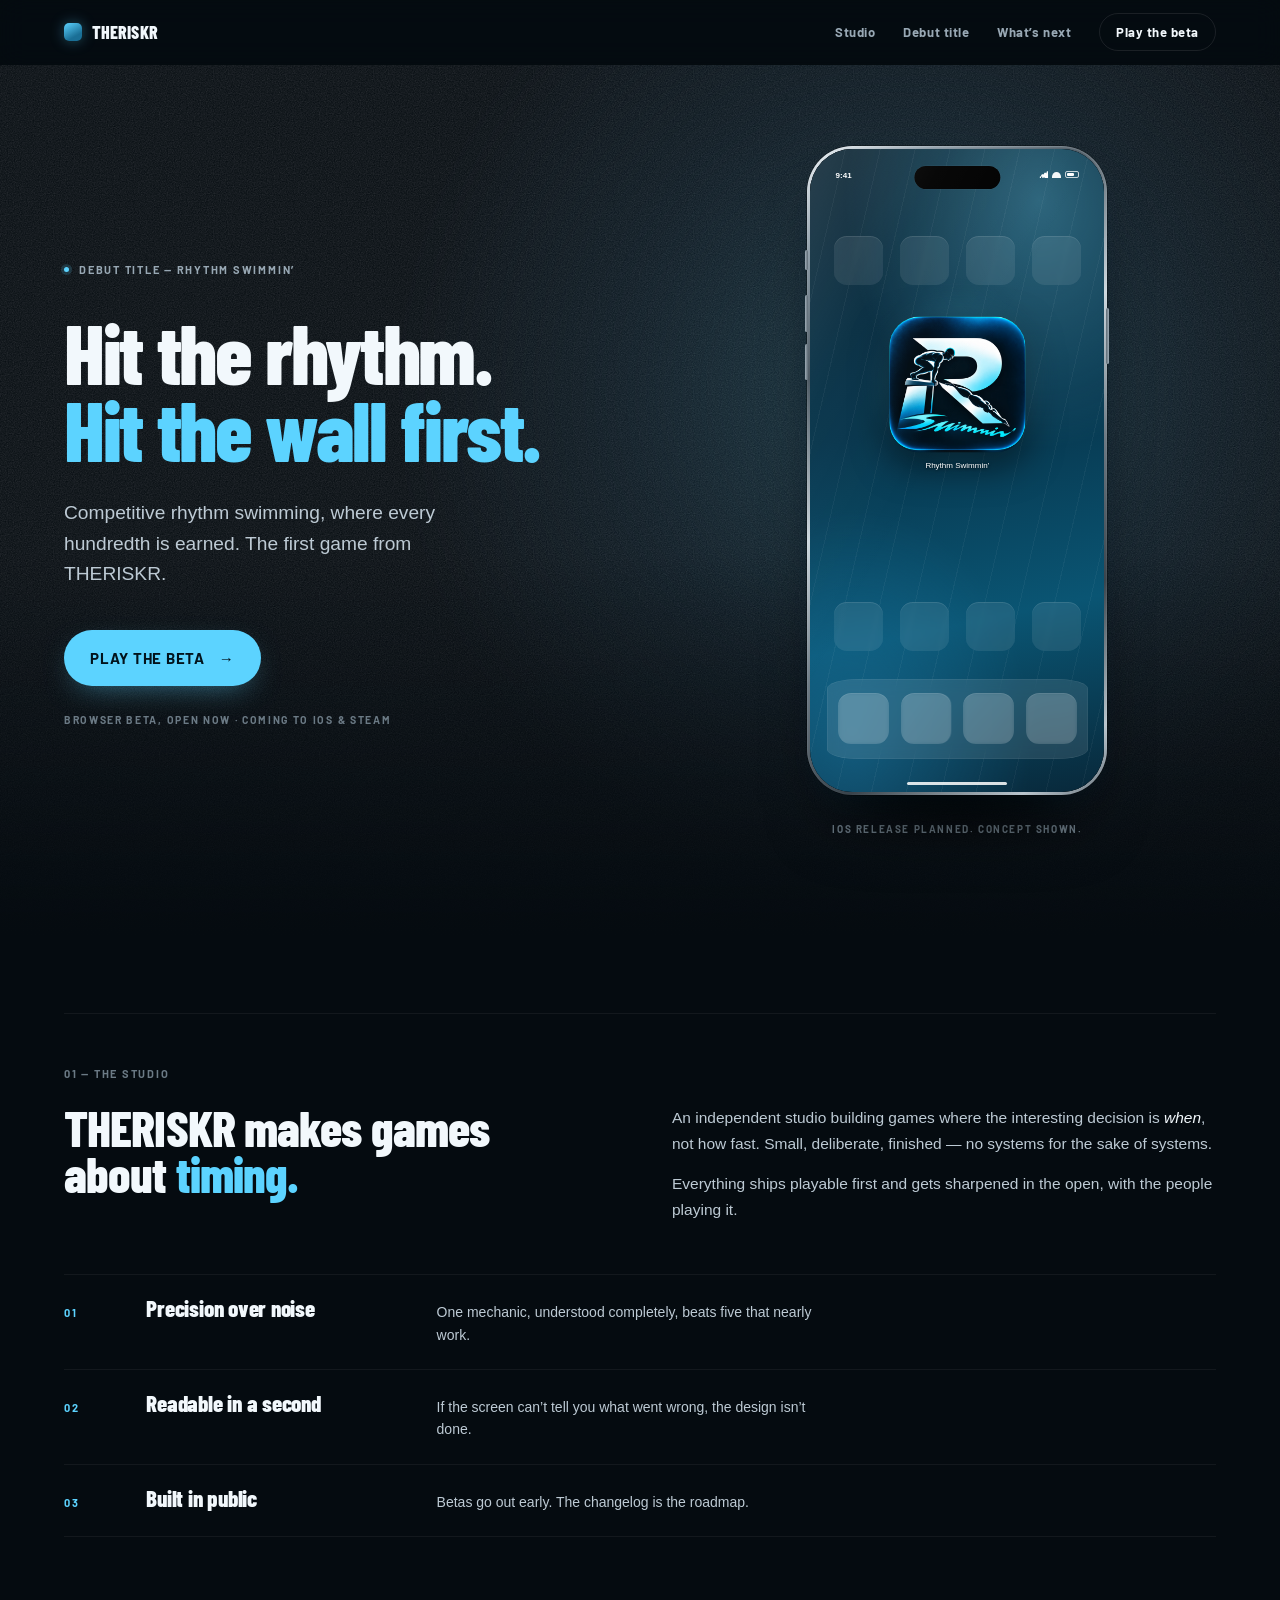
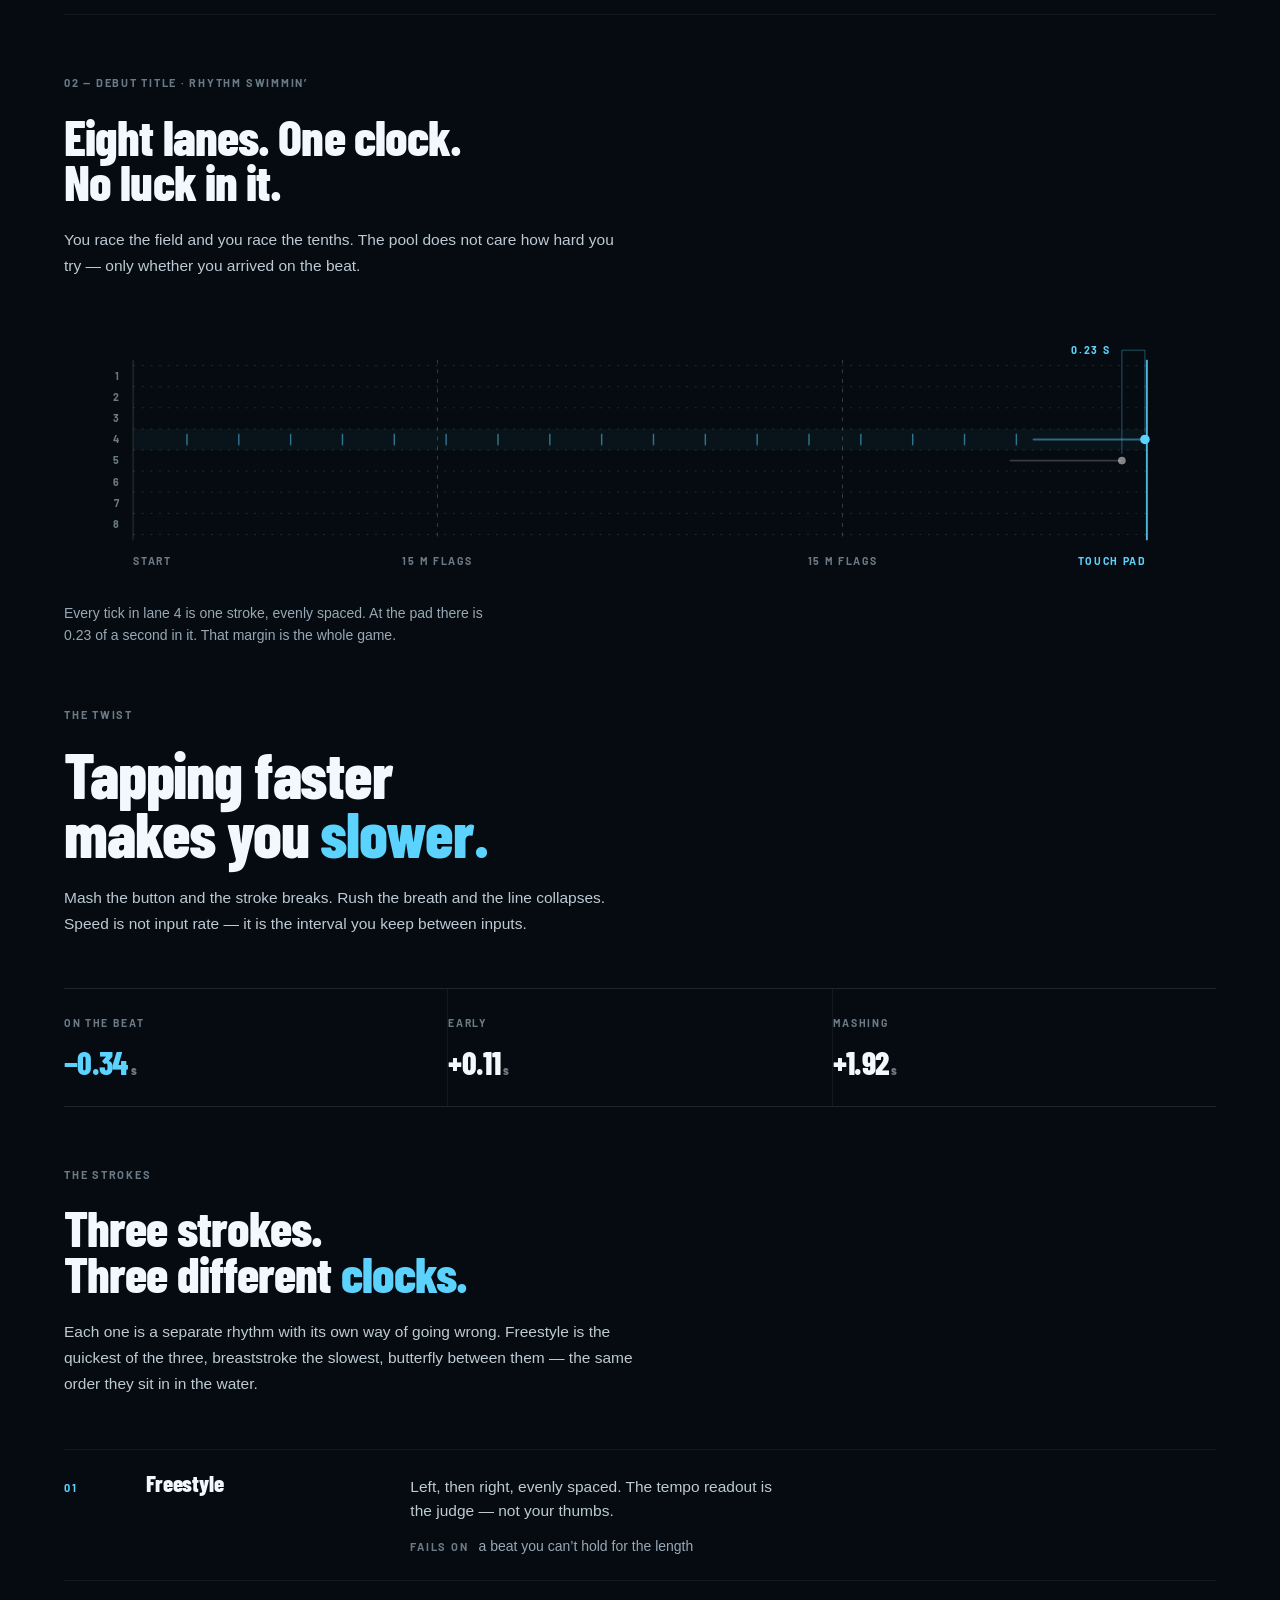
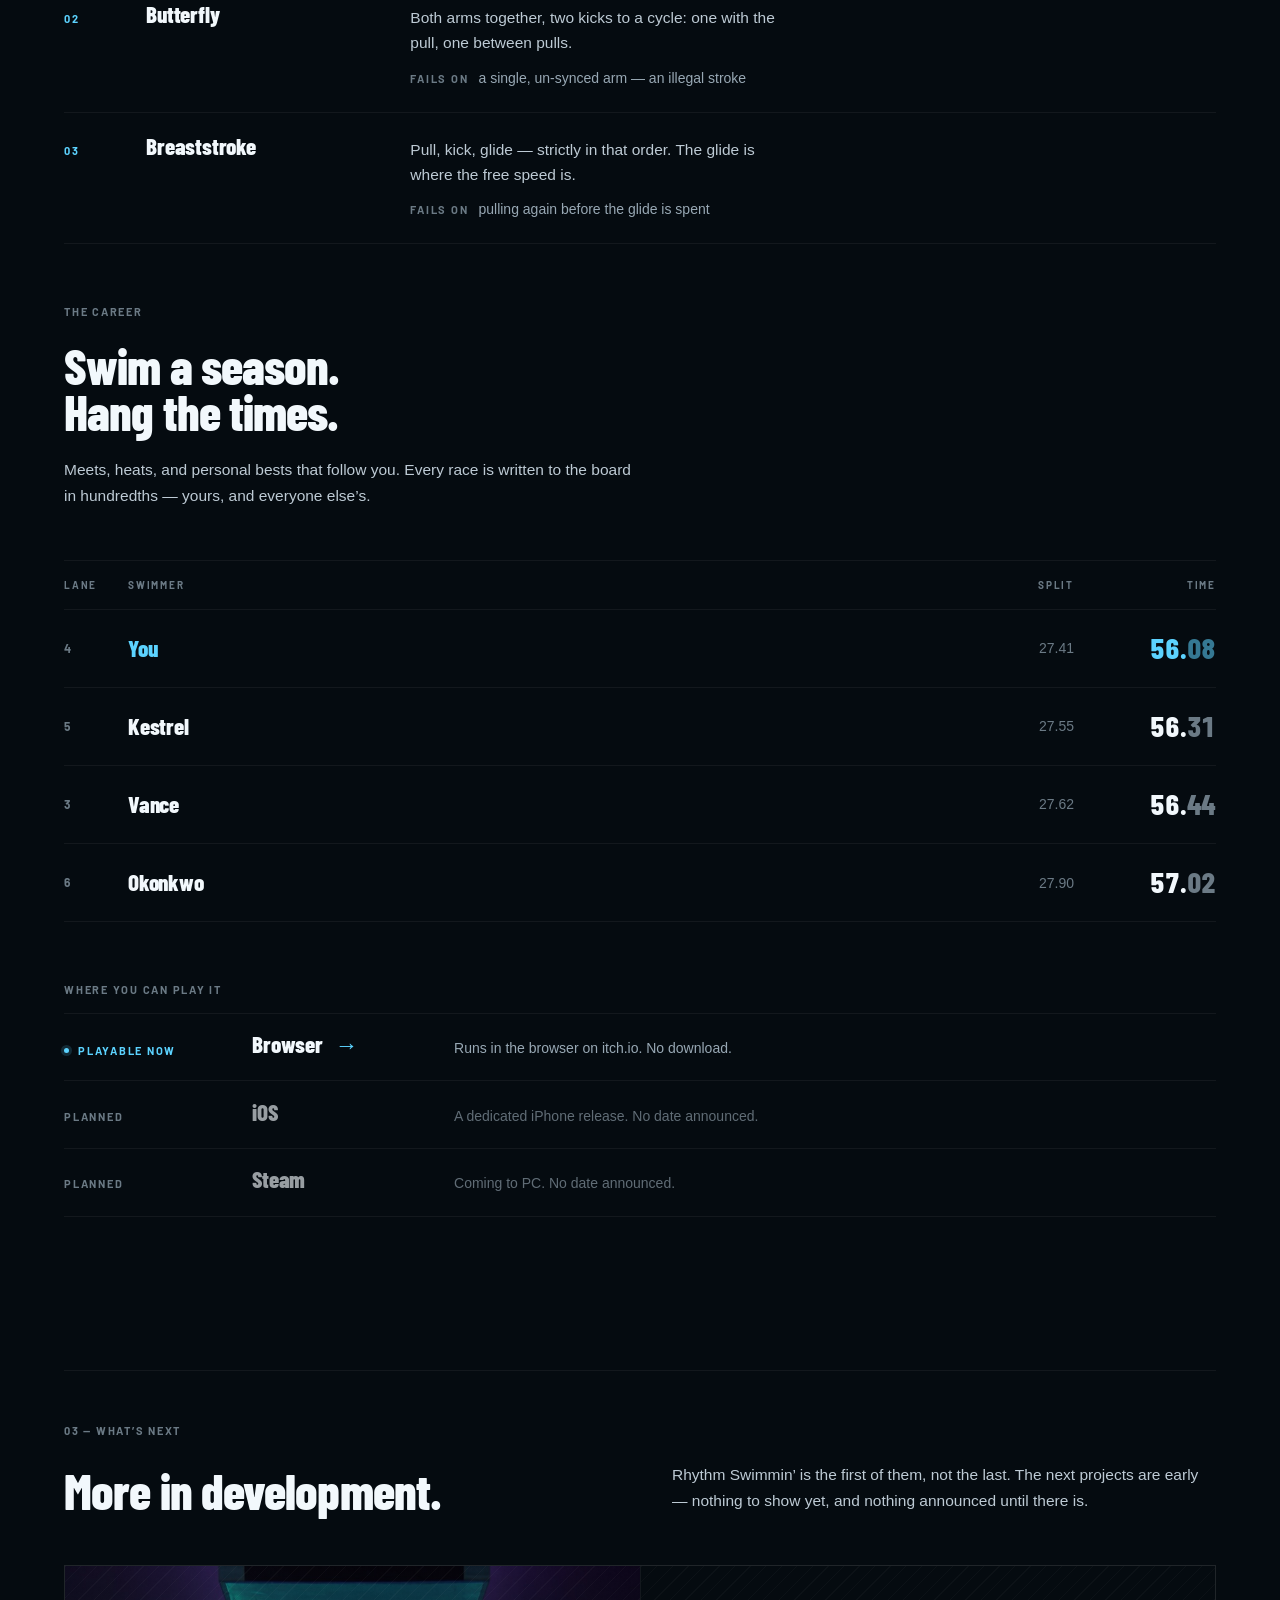
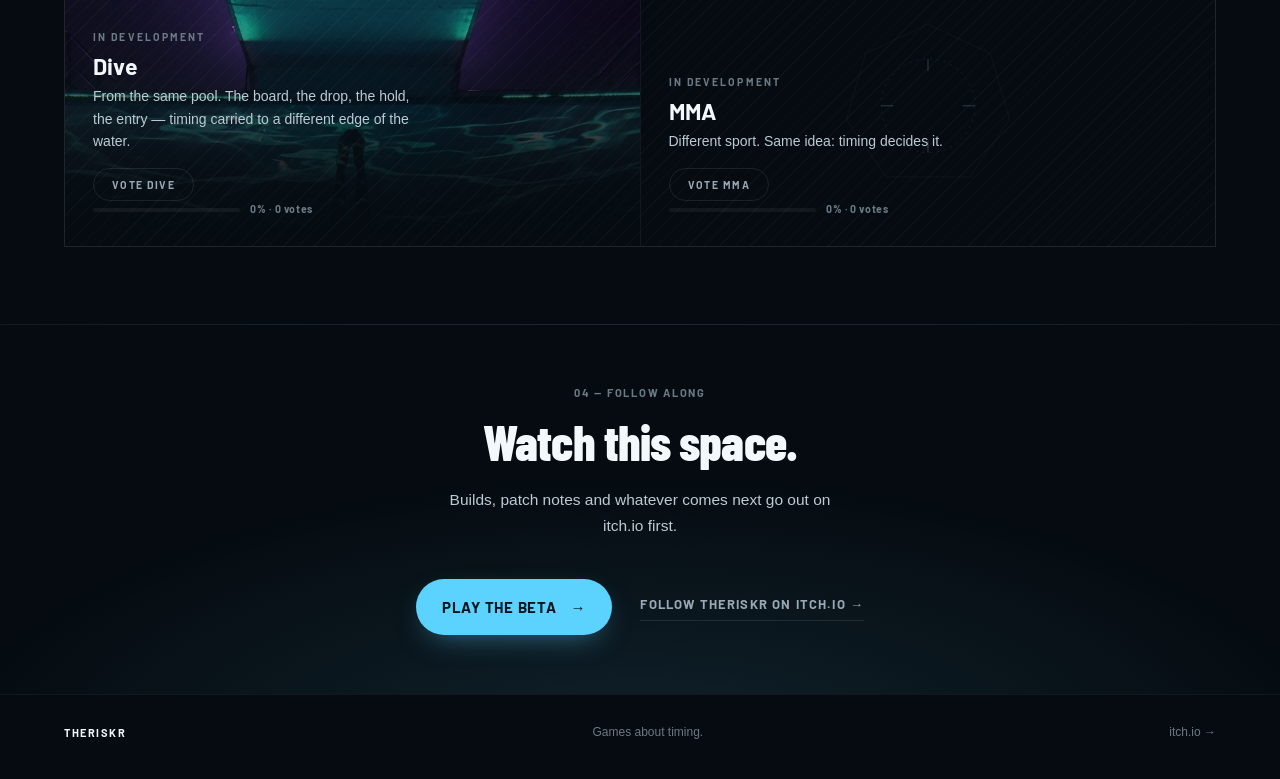
==== commit bb5feacb: "Fix stroke count and rework page composition, rhythm and type scale index.html: - The strokes sectio" ====
--- a/index.html
+++ b/index.html
@@ -115,11 +115,23 @@
           <p class="body">Everything ships playable first and gets sharpened in the open, with the people playing it.</p>
         </div>
       </div>
-      <ul class="tenets" data-reveal>
-        <li><span class="tenet-no">I</span><h3>Precision over noise</h3><p>One mechanic, understood completely, beats five that nearly work.</p></li>
-        <li><span class="tenet-no">II</span><h3>Readable in a second</h3><p>If the screen can’t tell you what went wrong, the design isn’t done.</p></li>
-        <li><span class="tenet-no">III</span><h3>Built in public</h3><p>Betas go out early. The changelog is the roadmap.</p></li>
-      </ul>
+      <ol class="tenets" data-reveal>
+        <li>
+          <span class="tenet-no">01</span>
+          <h3>Precision over noise</h3>
+          <p>One mechanic, understood completely, beats five that nearly work.</p>
+        </li>
+        <li>
+          <span class="tenet-no">02</span>
+          <h3>Readable in a second</h3>
+          <p>If the screen can’t tell you what went wrong, the design isn’t done.</p>
+        </li>
+        <li>
+          <span class="tenet-no">03</span>
+          <h3>Built in public</h3>
+          <p>Betas go out early. The changelog is the roadmap.</p>
+        </li>
+      </ol>
     </div>
   </section>
 
@@ -133,11 +145,80 @@
         <p class="body">You race the field and you race the tenths. The pool does not care how hard you try — only whether you arrived on the beat.</p>
       </div>
 
-      <div class="lane-figure" data-reveal aria-hidden="true">
-        <span class="lane"></span><span class="lane"></span><span class="lane"></span><span class="lane"></span>
-        <ul class="ticks"><li></li><li></li><li></li><li></li><li></li><li></li><li></li><li></li><li></li><li></li><li></li><li></li></ul>
-        <span class="marker marker-a"></span><span class="marker marker-b"></span>
-      </div>
+      <figure class="lane-figure" data-reveal>
+        <svg class="lane-svg" viewBox="0 0 1200 268" role="img" aria-labelledby="lanefig-t lanefig-d" focusable="false">
+          <title id="lanefig-t">Eight lanes, one finish, decided in hundredths</title>
+          <desc id="lanefig-d">A diagram of an eight-lane pool seen from above. The fifteen-metre flags are marked at each end and the touch pad at the finish. Lane four is marked out in evenly spaced stroke beats and touches 0.23 seconds ahead of lane five.</desc>
+
+          <rect class="lf-hot" x="72" y="102" width="1056" height="22"/>
+
+          <g class="lf-ropes">
+            <line class="lf-rope" x1="72" y1="36" x2="1128" y2="36"/>
+            <line class="lf-rope" x1="72" y1="58" x2="1128" y2="58"/>
+            <line class="lf-rope" x1="72" y1="80" x2="1128" y2="80"/>
+            <line class="lf-rope" x1="72" y1="102" x2="1128" y2="102"/>
+            <line class="lf-rope" x1="72" y1="124" x2="1128" y2="124"/>
+            <line class="lf-rope" x1="72" y1="146" x2="1128" y2="146"/>
+            <line class="lf-rope" x1="72" y1="168" x2="1128" y2="168"/>
+            <line class="lf-rope" x1="72" y1="190" x2="1128" y2="190"/>
+            <line class="lf-rope" x1="72" y1="212" x2="1128" y2="212"/>
+          </g>
+          <g class="lf-nums">
+            <text class="lf-num" x="58" y="51" text-anchor="end">1</text>
+            <text class="lf-num" x="58" y="73" text-anchor="end">2</text>
+            <text class="lf-num" x="58" y="95" text-anchor="end">3</text>
+            <text class="lf-num" x="58" y="117" text-anchor="end">4</text>
+            <text class="lf-num" x="58" y="139" text-anchor="end">5</text>
+            <text class="lf-num" x="58" y="161" text-anchor="end">6</text>
+            <text class="lf-num" x="58" y="183" text-anchor="end">7</text>
+            <text class="lf-num" x="58" y="205" text-anchor="end">8</text>
+          </g>
+
+          <line class="lf-wall" x1="72" y1="30" x2="72" y2="218"/>
+          <line class="lf-pad" x1="1128" y1="30" x2="1128" y2="218"/>
+
+          <line class="lf-flag" x1="389" y1="30" x2="389" y2="218"/>
+          <line class="lf-flag" x1="811" y1="30" x2="811" y2="218"/>
+
+          <g class="lf-beats">
+            <line class="lf-beat" x1="128" y1="107" x2="128" y2="119"/>
+            <line class="lf-beat" x1="182" y1="107" x2="182" y2="119"/>
+            <line class="lf-beat" x1="236" y1="107" x2="236" y2="119"/>
+            <line class="lf-beat" x1="290" y1="107" x2="290" y2="119"/>
+            <line class="lf-beat" x1="344" y1="107" x2="344" y2="119"/>
+            <line class="lf-beat" x1="398" y1="107" x2="398" y2="119"/>
+            <line class="lf-beat" x1="452" y1="107" x2="452" y2="119"/>
+            <line class="lf-beat" x1="506" y1="107" x2="506" y2="119"/>
+            <line class="lf-beat" x1="560" y1="107" x2="560" y2="119"/>
+            <line class="lf-beat" x1="614" y1="107" x2="614" y2="119"/>
+            <line class="lf-beat" x1="668" y1="107" x2="668" y2="119"/>
+            <line class="lf-beat" x1="722" y1="107" x2="722" y2="119"/>
+            <line class="lf-beat" x1="776" y1="107" x2="776" y2="119"/>
+            <line class="lf-beat" x1="830" y1="107" x2="830" y2="119"/>
+            <line class="lf-beat" x1="884" y1="107" x2="884" y2="119"/>
+            <line class="lf-beat" x1="938" y1="107" x2="938" y2="119"/>
+            <line class="lf-beat" x1="992" y1="107" x2="992" y2="119"/>
+          </g>
+
+          <line class="lf-trail" x1="1010" y1="113" x2="1124" y2="113"/>
+          <line class="lf-trail lf-trail-b" x1="986" y1="135" x2="1100" y2="135"/>
+          <circle class="lf-dot" cx="1126" cy="113" r="5"/>
+          <circle class="lf-dot lf-dot-b" cx="1102" cy="135" r="4"/>
+
+          <g class="lf-call">
+            <line x1="1126" y1="106" x2="1126" y2="20"/>
+            <line x1="1102" y1="128" x2="1102" y2="20"/>
+            <line x1="1102" y1="20" x2="1126" y2="20"/>
+          </g>
+          <text class="lf-lbl lf-lbl-hi" x="1090" y="24" text-anchor="end">0.23 s</text>
+
+          <text class="lf-lbl" x="72" y="244">Start</text>
+          <text class="lf-lbl" x="389" y="244" text-anchor="middle">15 m flags</text>
+          <text class="lf-lbl" x="811" y="244" text-anchor="middle">15 m flags</text>
+          <text class="lf-lbl lf-lbl-hi" x="1128" y="244" text-anchor="end">Touch pad</text>
+        </svg>
+        <figcaption>Every tick in lane 4 is one stroke, evenly spaced. At the pad there is 0.23 of a second in it. That margin is the whole game.</figcaption>
+      </figure>
 
       <div class="chapter chapter-twist" data-reveal>
         <p class="index">The twist</p>
@@ -150,16 +231,31 @@
         </dl>
       </div>
 
-      <div class="chapter" data-reveal>
-        <p class="index">The four strokes</p>
-        <h2>Four rhythms.<br>Four different races.</h2>
+      <div class="chapter chapter-strokes" data-reveal>
+        <p class="index">The strokes</p>
+        <h2>Three strokes.<br>Three different <em>clocks.</em></h2>
+        <p class="body">Each one is a separate rhythm with its own way of going wrong. Freestyle is the quickest of the three, breaststroke the slowest, butterfly between them — the same order they sit in in the water.</p>
       </div>
 
       <ol class="strokes" data-reveal>
-        <li><span class="stroke-no">I</span><h3>Freestyle</h3><p>Relentless. The tempo you can actually hold for the length.</p></li>
-        <li><span class="stroke-no">II</span><h3>Backstroke</h3><p>Blind to the wall. Count, trust the flags, commit to the turn.</p></li>
-        <li><span class="stroke-no">III</span><h3>Breaststroke</h3><p>Glide is free speed. Every extra pull costs you distance.</p></li>
-        <li><span class="stroke-no">IV</span><h3>Butterfly</h3><p>Two kicks, one breath, no mercy. The rhythm that punishes greed.</p></li>
+        <li>
+          <span class="stroke-no">01</span>
+          <h3>Freestyle</h3>
+          <p class="stroke-beat">Left, then right, evenly spaced. The tempo readout is the judge — not your thumbs.</p>
+          <p class="stroke-cost"><span class="k">Fails on</span>a beat you can’t hold for the length</p>
+        </li>
+        <li>
+          <span class="stroke-no">02</span>
+          <h3>Butterfly</h3>
+          <p class="stroke-beat">Both arms together, two kicks to a cycle: one with the pull, one between pulls.</p>
+          <p class="stroke-cost"><span class="k">Fails on</span>a single, un-synced arm — an illegal stroke</p>
+        </li>
+        <li>
+          <span class="stroke-no">03</span>
+          <h3>Breaststroke</h3>
+          <p class="stroke-beat">Pull, kick, glide — strictly in that order. The glide is where the free speed is.</p>
+          <p class="stroke-cost"><span class="k">Fails on</span>pulling again before the glide is spent</p>
+        </li>
       </ol>
 
       <div class="chapter" data-reveal>
@@ -179,11 +275,12 @@
       </div>
 
       <div class="plat-block" data-reveal>
+        <p class="index index-tight">Where you can play it</p>
         <ul class="plat-list">
           <li class="plat live">
             <span class="plat-state"><span class="dot"></span>Playable now</span>
             <h3><a href="https://theriskr.itch.io/rhythm-swimmin?utm_source=theriskr_site&amp;utm_medium=web&amp;utm_campaign=launch&amp;utm_content=platform_cta">Browser<span class="plat-arrow" aria-hidden="true">→</span></a></h3>
-            <p>The beta runs in your browser on itch.io. No download.</p>
+            <p>Runs in the browser on itch.io. No download.</p>
           </li>
           <li class="plat">
             <span class="plat-state">Planned</span>
--- a/site/style.css
+++ b/site/style.css
@@ -6,14 +6,33 @@
   --bg:#050B10;
   --bg-2:#070F16;
   --ink:#F2F8FC;
-  --muted:#8C9BA6;
-  --faint:#5C6B76;
+  --muted:#98A8B4;
+  --body:#BDCAD4;
+  --faint:#6B7A85;
   --aqua:#5CD3FF;
   --line:rgba(255,255,255,.09);
   --line-2:rgba(255,255,255,.055);
   --sans:ui-sans-serif,-apple-system,BlinkMacSystemFont,"Segoe UI",Helvetica,Arial,sans-serif;
   --gutter:clamp(20px,5vw,72px);
   --ease:cubic-bezier(.22,.7,.25,1);
+
+  /* type scale — 8 steps, no crude jumps */
+  --t-1:11px;                        /* labels, eyebrows */
+  --t-2:13px;                        /* fine print, nav */
+  --t-3:clamp(14px,1vw,15.5px);      /* dense copy */
+  --t-4:clamp(15.5px,1.15vw,17.5px); /* body */
+  --t-5:clamp(18px,1.5vw,21px);      /* lede, pull copy */
+  --t-6:clamp(21px,1.8vw,26px);      /* small headings */
+  --t-7:clamp(26px,2.5vw,36px);      /* sub-display */
+  --t-8:clamp(32px,3.9vw,52px);      /* h2 */
+  --t-9:clamp(44px,6.6vw,92px);      /* h1, closer */
+
+  /* spacing scale */
+  --s-1:8px; --s-2:14px; --s-3:22px;
+  --s-4:clamp(28px,2.6vw,38px);
+  --s-5:clamp(40px,4vw,58px);
+  --s-6:clamp(48px,4.6vw,66px);
+  --s-7:clamp(60px,6vw,86px);
 }
 *,*::before,*::after{box-sizing:border-box}
 html{-webkit-text-size-adjust:100%;scroll-behavior:smooth;scroll-padding-top:88px}
@@ -35,14 +54,15 @@
 
 /* ---------- type ---------- */
 h1,h2,h3,.brand-name{font-family:Condensed,"Barlow Condensed","Arial Narrow",var(--sans);font-weight:800;letter-spacing:-.018em;line-height:.92;text-wrap:balance}
-h1{font-size:clamp(46px,7.4vw,104px);letter-spacing:-.028em}
+h1{font-size:var(--t-9);letter-spacing:-.028em}
 h1 em{font-style:normal;color:var(--aqua)}
-h2{font-size:clamp(34px,4.6vw,66px)}
+h2{font-size:var(--t-8)}
 h2 em{font-style:normal;color:var(--aqua)}
-h3{font-size:clamp(22px,2vw,30px);letter-spacing:-.01em}
-.index,.eyebrow,.plat-state,.stage-note,.platform-line,.foot-name{font-family:Barlow,var(--sans);font-weight:700;font-size:11px;letter-spacing:.16em;text-transform:uppercase}
-.index{color:var(--faint);margin-bottom:24px}
-.body{max-width:46ch;color:var(--muted);font-size:clamp(15px,1.15vw,17px);line-height:1.7;margin-top:22px}
+h3{font-size:var(--t-6);letter-spacing:-.01em}
+.index,.eyebrow,.plat-state,.stage-note,.platform-line,.foot-name{font-family:Barlow,var(--sans);font-weight:700;font-size:var(--t-1);letter-spacing:.16em;text-transform:uppercase}
+.index{color:var(--faint);margin-bottom:var(--s-3)}
+.index-tight{margin-bottom:var(--s-2)}
+.body{max-width:66ch;color:var(--body);font-size:var(--t-4);line-height:1.68;margin-top:var(--s-3)}
 .dot{width:5px;height:5px;border-radius:50%;background:var(--aqua);display:inline-block;box-shadow:0 0 0 3px rgba(92,211,255,.16)}
 
 /* ---------- header ---------- */
@@ -70,7 +90,7 @@
   background-size:160px 160px}
 .hero-grid{display:grid;grid-template-columns:minmax(0,1.05fr) minmax(0,.95fr);gap:clamp(24px,5vw,72px);align-items:center}
 .hero-copy .eyebrow{display:inline-flex;align-items:center;gap:10px;color:var(--muted);margin-bottom:clamp(20px,3vw,34px)}
-.lede{max-width:34ch;margin-top:clamp(22px,2.6vw,32px);color:var(--muted);font-size:clamp(16px,1.3vw,19px);line-height:1.65}
+.lede{max-width:36ch;margin-top:clamp(20px,2.4vw,30px);color:var(--body);font-size:var(--t-5);line-height:1.6}
 .cta-row{margin-top:clamp(28px,3.4vw,40px)}
 .cta{display:inline-flex;align-items:center;gap:14px;background:var(--aqua);color:#02131C;
   font-family:Barlow,var(--sans);font-weight:700;font-size:15px;letter-spacing:.05em;text-transform:uppercase;
@@ -142,68 +162,86 @@
 
 /* ---------- race ---------- */
 .rule{height:1px;background:var(--line-2)}
-.race{padding-block:clamp(64px,10vw,140px)}
-.race .rule{margin-bottom:clamp(56px,8vw,110px)}
-.chapter{margin-block:clamp(56px,8vw,120px) 0}
+.race{padding-block:var(--s-7)}
+.race .rule{margin-bottom:var(--s-5)}
+.chapter{margin-block:var(--s-6) 0}
 .race .chapter:first-of-type{margin-top:0}
-.chapter-twist h2{font-size:clamp(38px,6vw,86px)}
-
-.lane-figure{position:relative;height:clamp(120px,15vw,190px);margin-top:clamp(36px,5vw,56px);display:flex;flex-direction:column;justify-content:space-between}
-.lane{height:1px;background:linear-gradient(90deg,transparent,var(--line),transparent)}
-.ticks{position:absolute;inset:0;display:flex;justify-content:space-between;align-items:stretch}
-.ticks li{width:1px;background:linear-gradient(180deg,transparent,rgba(255,255,255,.14),transparent)}
-.marker{position:absolute;width:9px;height:9px;border-radius:50%;background:var(--aqua);box-shadow:0 0 18px rgba(92,211,255,.8)}
-.marker-a{top:32%;left:0;animation:swim 7s var(--ease) infinite}
-.marker-b{top:66%;left:0;background:rgba(255,255,255,.45);box-shadow:none;animation:swim 7s var(--ease) .55s infinite}
-@keyframes swim{0%{transform:translateX(0);opacity:0}8%{opacity:1}92%{opacity:1}100%{transform:translateX(calc(100cqw - 9px));opacity:0}}
-.lane-figure{container-type:inline-size}
-
-.ledger{display:grid;grid-template-columns:repeat(3,minmax(0,1fr));gap:1px;margin-top:clamp(36px,5vw,56px);background:var(--line-2);border-block:1px solid var(--line-2)}
+.chapter-twist h2{font-size:clamp(36px,5vw,72px)}
+
+/* ---------- lane figure ---------- */
+.lane-figure{margin:var(--s-5) 0 0}
+.lane-svg{display:block;width:100%;height:auto;overflow:visible}
+.lf-hot{fill:rgba(92,211,255,.045)}
+.lf-rope{stroke:rgba(255,255,255,.13);stroke-width:1;stroke-dasharray:2 7}
+.lf-num{font-family:Barlow,var(--sans);font-weight:700;font-size:11px;letter-spacing:.06em;fill:var(--faint)}
+.lf-wall{stroke:var(--line);stroke-width:2}
+.lf-pad{stroke:var(--aqua);stroke-width:2;opacity:.85}
+.lf-flag{stroke:rgba(255,255,255,.22);stroke-width:1;stroke-dasharray:4 6}
+.lf-trail{stroke:rgba(92,211,255,.45);stroke-width:2;stroke-linecap:round}
+.lf-trail-b{stroke:rgba(255,255,255,.2)}
+.lf-dot{fill:var(--aqua)}
+.lf-dot-b{fill:rgba(255,255,255,.5)}
+.lf-call line{stroke:rgba(92,211,255,.38);stroke-width:1}
+.lf-lbl{font-family:Barlow,var(--sans);font-weight:700;font-size:11px;letter-spacing:.16em;text-transform:uppercase;fill:var(--faint)}
+.lf-lbl-hi{fill:var(--aqua)}
+.lf-beats line{stroke:rgba(92,211,255,.5);stroke-width:1.5}
+.lf-beats{opacity:0;animation:lane-beats 1.6s var(--ease) .2s forwards}
+@keyframes lane-beats{to{opacity:1}}
+.lane-figure figcaption{margin-top:var(--s-2);color:var(--muted);font-size:var(--t-3);line-height:1.6;max-width:56ch}
+
+.ledger{display:grid;grid-template-columns:repeat(3,minmax(0,1fr));gap:1px;margin-top:var(--s-5);background:var(--line-2);border-block:1px solid var(--line-2)}
 .ledger>div{background:var(--bg);padding:26px 0 28px}
 .ledger dt{font-family:Barlow,var(--sans);font-weight:700;font-size:10.5px;letter-spacing:.16em;text-transform:uppercase;color:var(--faint)}
-.ledger dd{margin:14px 0 0;font-family:Condensed,var(--sans);font-weight:800;font-size:clamp(30px,3.6vw,48px);line-height:1;letter-spacing:-.02em;color:var(--aqua)}
+.ledger dd{margin:14px 0 0;font-family:Condensed,var(--sans);font-weight:800;font-size:var(--t-7);line-height:1;letter-spacing:-.02em;color:var(--aqua)}
 .ledger .num.up{color:var(--ink)}
 .ledger .unit{font-size:.42em;margin-left:3px;color:var(--faint)}
 
-.strokes{display:grid;grid-template-columns:repeat(4,minmax(0,1fr));gap:1px;margin-top:clamp(36px,5vw,56px);background:var(--line-2);border:1px solid var(--line-2)}
-.strokes li{background:var(--bg);padding:clamp(22px,2.4vw,32px);transition:background .3s var(--ease)}
+.strokes{margin-top:var(--s-5);border-top:1px solid var(--line-2)}
+.strokes li{display:grid;grid-template-columns:44px minmax(150px,.42fr) minmax(0,1.5fr);
+  column-gap:clamp(20px,3vw,48px);align-items:baseline;
+  padding:clamp(17px,1.8vw,24px) 0;border-bottom:1px solid var(--line-2);
+  transition:background .3s var(--ease)}
 .strokes li:hover{background:var(--bg-2)}
-.stroke-no{font-family:Barlow,var(--sans);font-weight:700;font-size:11px;letter-spacing:.2em;color:var(--aqua)}
-.strokes h3{margin:22px 0 12px}
-.strokes p{color:var(--muted);font-size:14px;line-height:1.65}
-
-.board{margin-top:clamp(36px,5vw,56px);border-top:1px solid var(--line-2)}
+.stroke-no{font-family:Barlow,var(--sans);font-weight:700;font-size:var(--t-1);letter-spacing:.18em;color:var(--aqua)}
+.strokes h3{font-size:var(--t-6)}
+.strokes .stroke-beat{color:var(--body);font-size:var(--t-4);line-height:1.6;max-width:44ch}
+.strokes .stroke-cost{grid-column:3;margin-top:12px;color:var(--muted);font-size:var(--t-3);line-height:1.5}
+.strokes .stroke-cost .k{display:inline-block;margin-right:10px;font-family:Barlow,var(--sans);font-weight:700;
+  font-size:var(--t-1);letter-spacing:.16em;text-transform:uppercase;color:var(--faint)}
+
+.board{margin-top:var(--s-5);border-top:1px solid var(--line-2)}
 .board-head,.board-rows li{display:grid;grid-template-columns:52px minmax(0,1fr) 110px 130px;align-items:center;gap:12px;padding:16px 0;border-bottom:1px solid var(--line-2)}
 .board-head{font-family:Barlow,var(--sans);font-weight:700;font-size:10px;letter-spacing:.18em;text-transform:uppercase;color:var(--faint)}
 .board-head>span:nth-child(3),.board-head>span:nth-child(4),.board .sp,.board .tm{text-align:right;font-variant-numeric:tabular-nums}
 .board .ln{font-family:Barlow,var(--sans);font-weight:700;font-size:12px;color:var(--faint)}
-.board .nm{font-family:Condensed,var(--sans);font-weight:800;font-size:clamp(20px,2vw,27px);letter-spacing:-.01em}
+.board .nm{font-family:Condensed,var(--sans);font-weight:800;font-size:var(--t-6);letter-spacing:-.01em}
 .board .sp{color:var(--faint);font-size:14px}
 .board .tm{font-family:Condensed,var(--sans);font-weight:800;font-size:clamp(22px,2.2vw,30px);letter-spacing:-.01em}
 .board .tm b{font-weight:800;color:var(--faint)}
 .board-rows li:first-child .nm,.board-rows li:first-child .tm{color:var(--aqua)}
 .board-rows li:first-child .tm b{color:rgba(92,211,255,.55)}
 
-/* ---------- platforms ---------- */
-.platforms{padding-block:clamp(56px,8vw,110px)}
-.platforms .rule{margin-bottom:clamp(48px,6vw,80px)}
-.plat-list{display:grid;grid-template-columns:repeat(3,minmax(0,1fr));gap:1px;background:var(--line-2);border:1px solid var(--line-2)}
-.plat{background:var(--bg);padding:clamp(26px,2.8vw,40px);display:flex;flex-direction:column;gap:18px;transition:background .3s var(--ease)}
+/* ---------- platforms: status strip ---------- */
+.plat-list{border-top:1px solid var(--line-2)}
+.plat{display:grid;grid-template-columns:150px minmax(110px,.3fr) minmax(0,1.4fr);
+  column-gap:clamp(20px,3vw,48px);align-items:baseline;
+  padding:clamp(16px,1.6vw,22px) 0;border-bottom:1px solid var(--line-2);
+  transition:background .3s var(--ease)}
 .plat-state{color:var(--faint);display:inline-flex;align-items:center;gap:9px}
 .live .plat-state{color:var(--aqua)}
-.plat h3{font-size:clamp(28px,3vw,42px)}
-.plat p{color:var(--muted);font-size:14px;line-height:1.6;margin-top:auto}
-.plat h3 a{display:inline-flex;align-items:center;gap:14px}
+.plat h3{font-size:var(--t-6)}
+.plat p{color:var(--muted);font-size:var(--t-3);line-height:1.55}
+.plat h3 a{display:inline-flex;align-items:center;gap:12px}
 .plat-arrow{color:var(--aqua);transition:transform .25s var(--ease)}
 .live:hover{background:var(--bg-2)}
 .live:hover .plat-arrow{transform:translateX(5px)}
 .plat:not(.live) h3,.plat:not(.live) p{opacity:.62}
 
 /* ---------- closer ---------- */
-.closer{padding-block:clamp(70px,10vw,150px);border-top:1px solid var(--line-2);
+.closer{padding-block:var(--s-6);border-top:1px solid var(--line-2);
   background:radial-gradient(90% 130% at 50% 120%,rgba(92,211,255,.12),transparent 62%)}
 .closer-in{text-align:center}
-.closer h2{font-size:clamp(44px,8vw,110px)}
+.closer h2{font-size:var(--t-8)}
 
 /* ---------- footer ---------- */
 .site-foot{border-top:1px solid var(--line-2);padding-block:28px 36px}
@@ -221,8 +259,12 @@
   .hero-grid{grid-template-columns:1fr;gap:clamp(40px,8vw,64px);text-align:left}
   .hero-stage{align-items:center}
   .lede{max-width:44ch}
-  .strokes{grid-template-columns:repeat(2,minmax(0,1fr))}
-  .plat-list{grid-template-columns:1fr}
+  .strokes li,.tenets li{grid-template-columns:36px minmax(0,1fr);row-gap:8px}
+  .strokes li>h3,.tenets li>h3{grid-column:2}
+  .strokes .stroke-beat,.tenets p{grid-column:2}
+  .strokes .stroke-cost{grid-column:2;margin-top:6px}
+  .plat{grid-template-columns:130px minmax(0,1fr);row-gap:6px}
+  .plat h3,.plat p{grid-column:2}
 }
 @media(max-width:620px){
   html{scroll-padding-top:72px}
@@ -233,7 +275,13 @@
   .ledger{grid-template-columns:1fr;border-block:0}
   .ledger>div{padding:20px 0;border-bottom:1px solid var(--line-2);display:flex;align-items:baseline;justify-content:space-between}
   .ledger dd{margin:0}
-  .strokes{grid-template-columns:1fr}
+  .strokes li,.tenets li,.plat{grid-template-columns:1fr;row-gap:6px}
+  .strokes li>*,.tenets li>*,.plat>*{grid-column:1}
+  .lane-figure{margin-inline:calc(var(--gutter) * -.5)}
+  .lf-nums{display:none}
+  .lf-lbl{font-size:26px;letter-spacing:.1em}
+  .lf-beats line{stroke-width:3}
+  .lf-rope{stroke-width:1.6}
   .board-head{display:none}
   .board-rows li{grid-template-columns:30px minmax(0,1fr) auto;gap:10px}
   .board .sp{display:none}
@@ -244,39 +292,42 @@
   html{scroll-behavior:auto}
   *,*::before,*::after{animation-duration:.001ms!important;animation-iteration-count:1!important;transition-duration:.001ms!important}
   .js [data-reveal]{opacity:1;transform:none}
-  .marker{display:none}
+  .lf-beats{opacity:1;animation:none}
 }
 
 /* ---------- studio ---------- */
-.studio{padding-block:clamp(56px,8vw,120px) 0}
-.studio .rule{margin-bottom:clamp(48px,6vw,90px)}
+.studio{padding-block:var(--s-7) 0}
+.studio .rule{margin-bottom:var(--s-5)}
 .studio-grid{display:grid;grid-template-columns:minmax(0,1fr) minmax(0,1fr);gap:clamp(24px,5vw,72px);align-items:start}
 .studio-copy .body{margin-top:0}
-.studio-copy .body + .body{margin-top:20px}
+.studio-copy .body + .body{margin-top:var(--s-2)}
 .studio-copy em{font-style:italic;color:var(--ink)}
-.tenets{display:grid;grid-template-columns:repeat(3,minmax(0,1fr));gap:1px;margin-top:clamp(44px,6vw,80px);background:var(--line-2);border:1px solid var(--line-2)}
-.tenets li{background:var(--bg);padding:clamp(24px,2.6vw,36px);transition:background .3s var(--ease)}
+.tenets{margin-top:var(--s-5);border-top:1px solid var(--line-2)}
+.tenets li{display:grid;grid-template-columns:44px minmax(160px,.42fr) minmax(0,1.3fr);
+  column-gap:clamp(20px,3vw,48px);align-items:baseline;
+  padding:clamp(16px,1.8vw,24px) 0;border-bottom:1px solid var(--line-2);
+  transition:background .3s var(--ease)}
 .tenets li:hover{background:var(--bg-2)}
-.tenet-no{font-family:Barlow,var(--sans);font-weight:700;font-size:11px;letter-spacing:.2em;color:var(--aqua)}
-.tenets h3{margin:22px 0 12px;font-size:clamp(20px,1.7vw,26px)}
-.tenets p{color:var(--muted);font-size:14px;line-height:1.65}
+.tenet-no{font-family:Barlow,var(--sans);font-weight:700;font-size:var(--t-1);letter-spacing:.18em;color:var(--aqua)}
+.tenets h3{font-size:var(--t-6)}
+.tenets p{color:var(--body);font-size:var(--t-3);line-height:1.6;max-width:52ch}
 
 /* ---------- platform block inside title section ---------- */
-.plat-block{margin-top:clamp(48px,6vw,90px)}
+.plat-block{margin-top:var(--s-6)}
 
 /* ---------- what's next ---------- */
-.next{padding-block:clamp(56px,8vw,120px)}
-.next .rule{margin-bottom:clamp(48px,6vw,90px)}
+.next{padding-block:var(--s-7)}
+.next .rule{margin-bottom:var(--s-5)}
 .next-grid{display:grid;grid-template-columns:minmax(0,1fr) minmax(0,1fr);gap:clamp(24px,5vw,72px);align-items:end}
 .next-grid .body{margin-top:0}
-.next-slots{display:grid;grid-template-columns:repeat(2,minmax(0,1fr));gap:1px;margin-top:clamp(40px,5vw,64px);background:var(--line-2);border:1px solid var(--line-2)}
-.slot{background:var(--bg);min-height:clamp(220px,26vw,300px);display:flex;flex-direction:column;justify-content:flex-end;position:relative;overflow:hidden;text-align:left}
+.next-slots{display:grid;grid-template-columns:repeat(2,minmax(0,1fr));gap:1px;margin-top:var(--s-5);background:var(--line-2);border:1px solid var(--line-2)}
+.slot{background:var(--bg);min-height:clamp(220px,23vw,280px);display:flex;flex-direction:column;justify-content:flex-end;position:relative;overflow:hidden;text-align:left}
 .slot::before{content:"";position:absolute;inset:0;z-index:1;pointer-events:none;
   background:repeating-linear-gradient(135deg,rgba(255,255,255,.028) 0 1px,transparent 1px 11px)}
 .slot-art{position:absolute;inset:0;z-index:0}
 .slot--dive .slot-art{background:url('teaser-dive.jpg') center 22%/cover no-repeat}
 .slot--dive .slot-art::after{content:"";position:absolute;inset:0;
-  background:linear-gradient(180deg,rgba(5,11,16,.15) 0%,rgba(5,11,16,.55) 55%,var(--bg) 100%)}
+  background:linear-gradient(180deg,rgba(5,11,16,.18) 0%,rgba(5,11,16,.66) 46%,rgba(5,11,16,.94) 76%,var(--bg) 100%)}
 .slot--mma .slot-art{display:flex;align-items:center;justify-content:center;opacity:.5}
 .slot--mma .slot-art svg{width:62%;height:62%;max-width:220px}
 .slot--mma .slot-art svg polygon{fill:none;stroke:var(--line-2);stroke-width:1.5}
@@ -284,8 +335,8 @@
 .slot--mma .slot-art svg line{stroke:var(--faint);stroke-width:1}
 .slot-body{position:relative;z-index:2;padding:clamp(18px,2.4vw,28px)}
 .slot-tag{display:block;font-family:Barlow,var(--sans);font-weight:700;font-size:10.5px;letter-spacing:.2em;text-transform:uppercase;color:var(--faint)}
-.slot-name{margin:10px 0 0;font-family:Barlow,var(--sans);font-weight:700;font-size:clamp(22px,2.6vw,30px);letter-spacing:.01em;color:var(--ink)}
-.slot-desc{margin:8px 0 0;max-width:34ch;color:var(--muted);font-size:13px;line-height:1.6}
+.slot-name{margin:10px 0 0;font-family:Barlow,var(--sans);font-weight:700;font-size:var(--t-6);letter-spacing:.01em;color:var(--ink)}
+.slot-desc{margin:8px 0 0;max-width:42ch;color:var(--body);font-size:var(--t-3);line-height:1.6}
 
 /* ---------- vote control ---------- */
 .vote{display:block;margin-top:16px}
@@ -306,7 +357,7 @@
 
 /* ---------- closer extras ---------- */
 .closer .index{margin-bottom:18px}
-.closer-body{max-width:42ch;margin-inline:auto;margin-top:22px}
+.closer-body{max-width:46ch;margin-inline:auto;margin-top:var(--s-3)}
 .closer-ctas{display:flex;flex-wrap:wrap;gap:16px 28px;align-items:center;justify-content:center}
 .cta-ghost{font-family:Barlow,var(--sans);font-weight:700;font-size:13px;letter-spacing:.09em;text-transform:uppercase;color:var(--muted);
   padding-bottom:6px;border-bottom:1px solid var(--line);transition:color .25s var(--ease),border-color .25s var(--ease)}
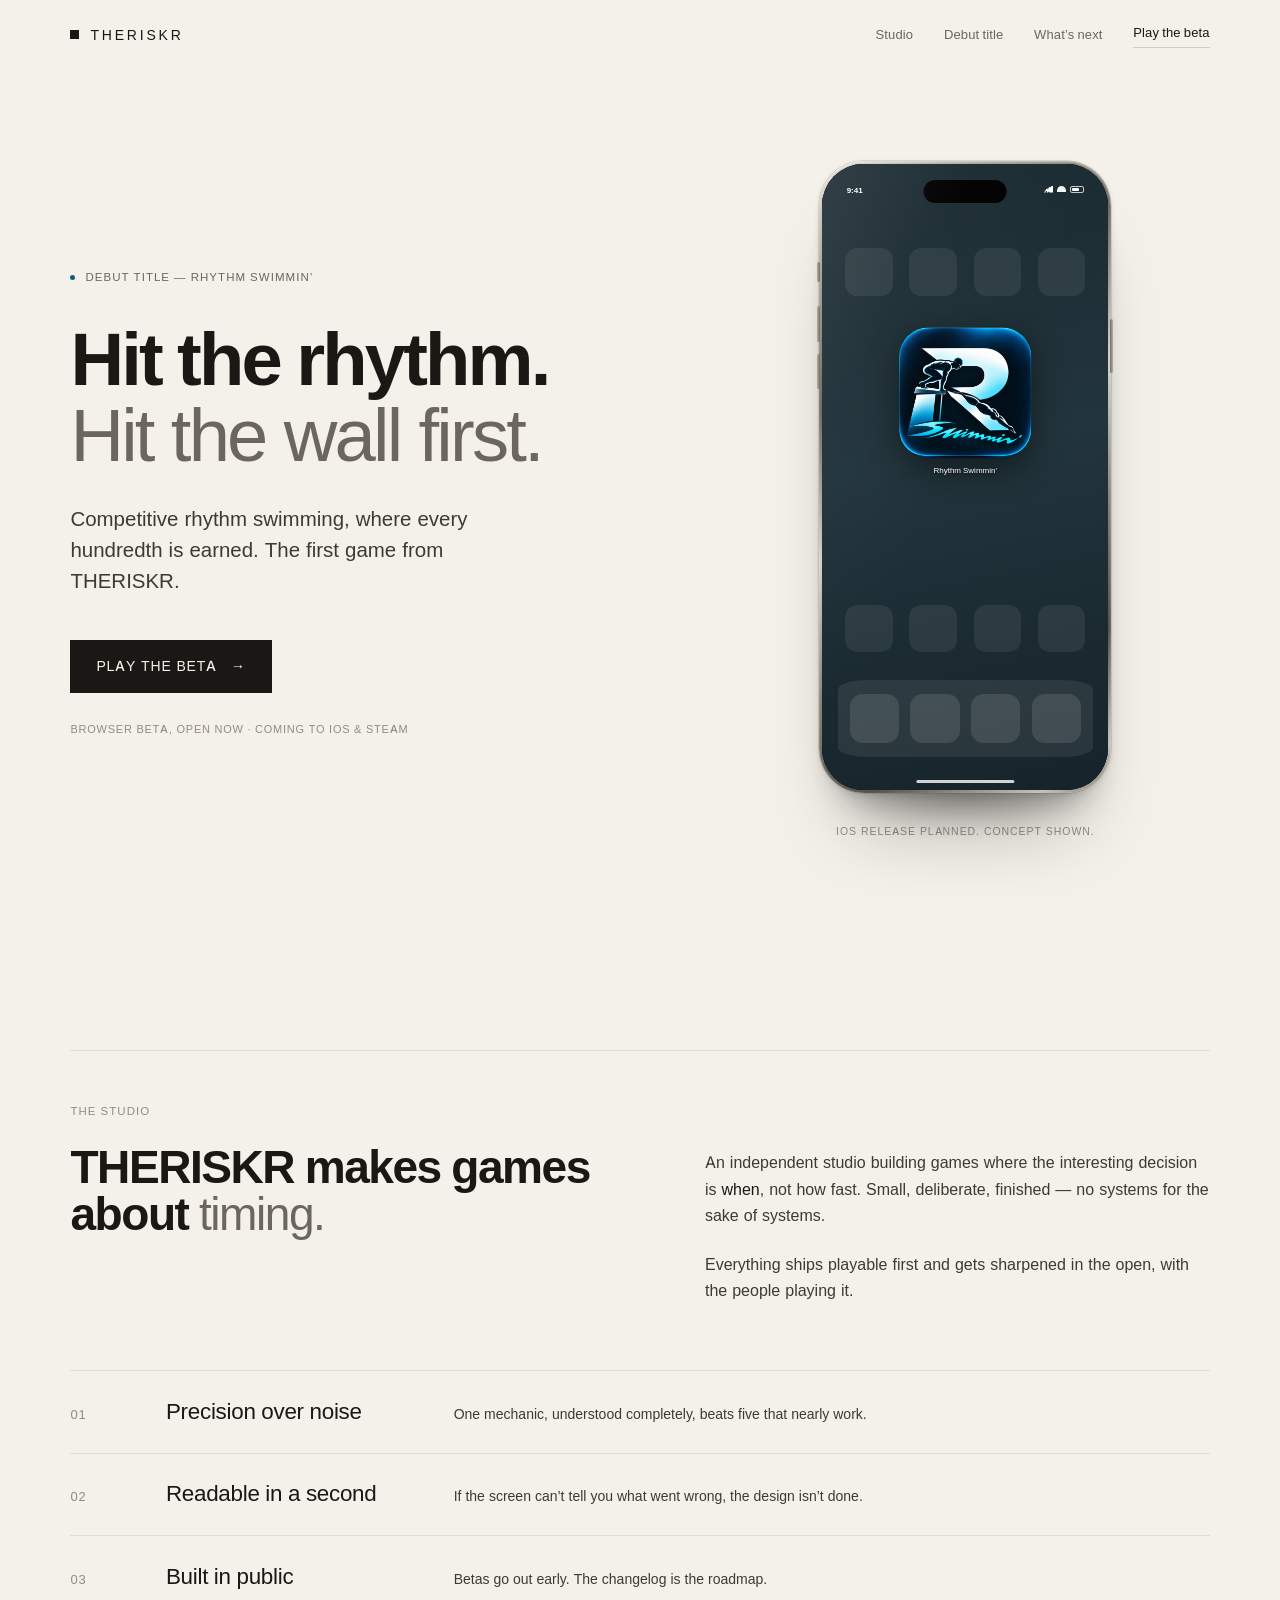
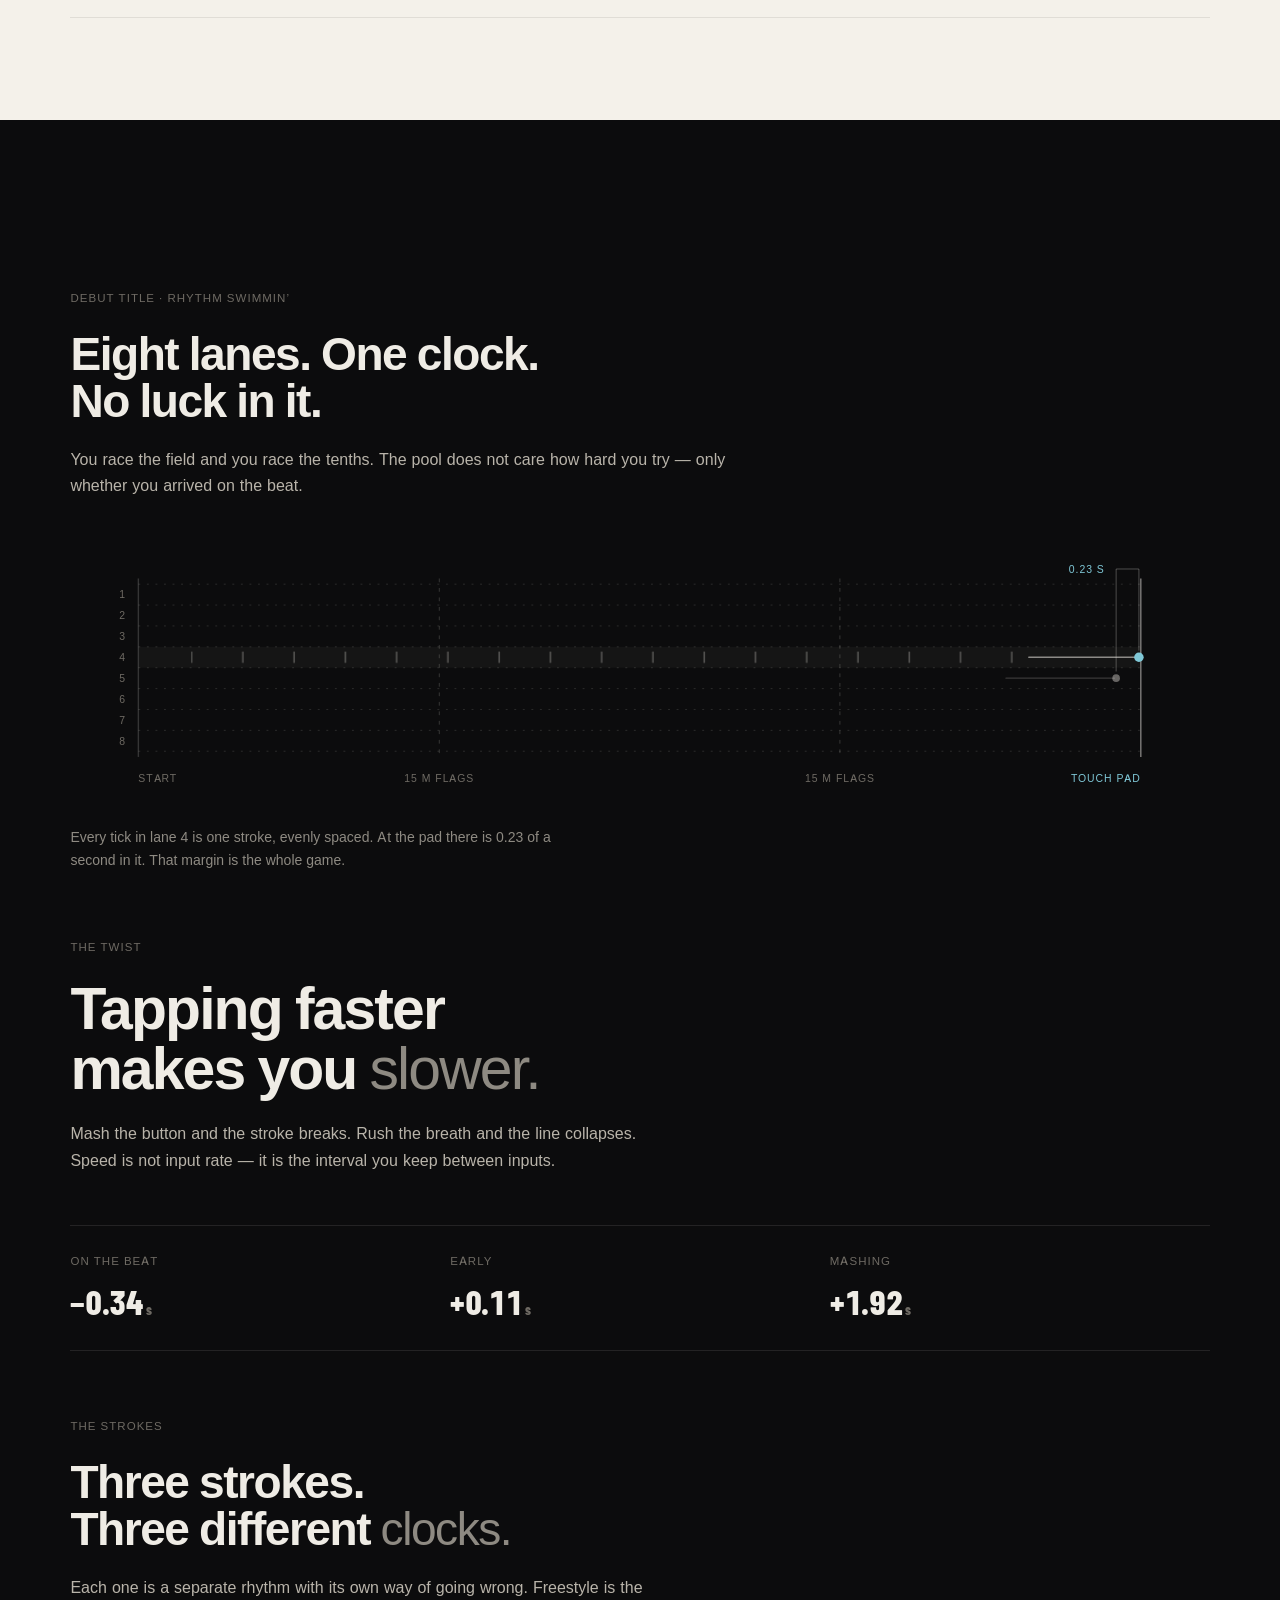
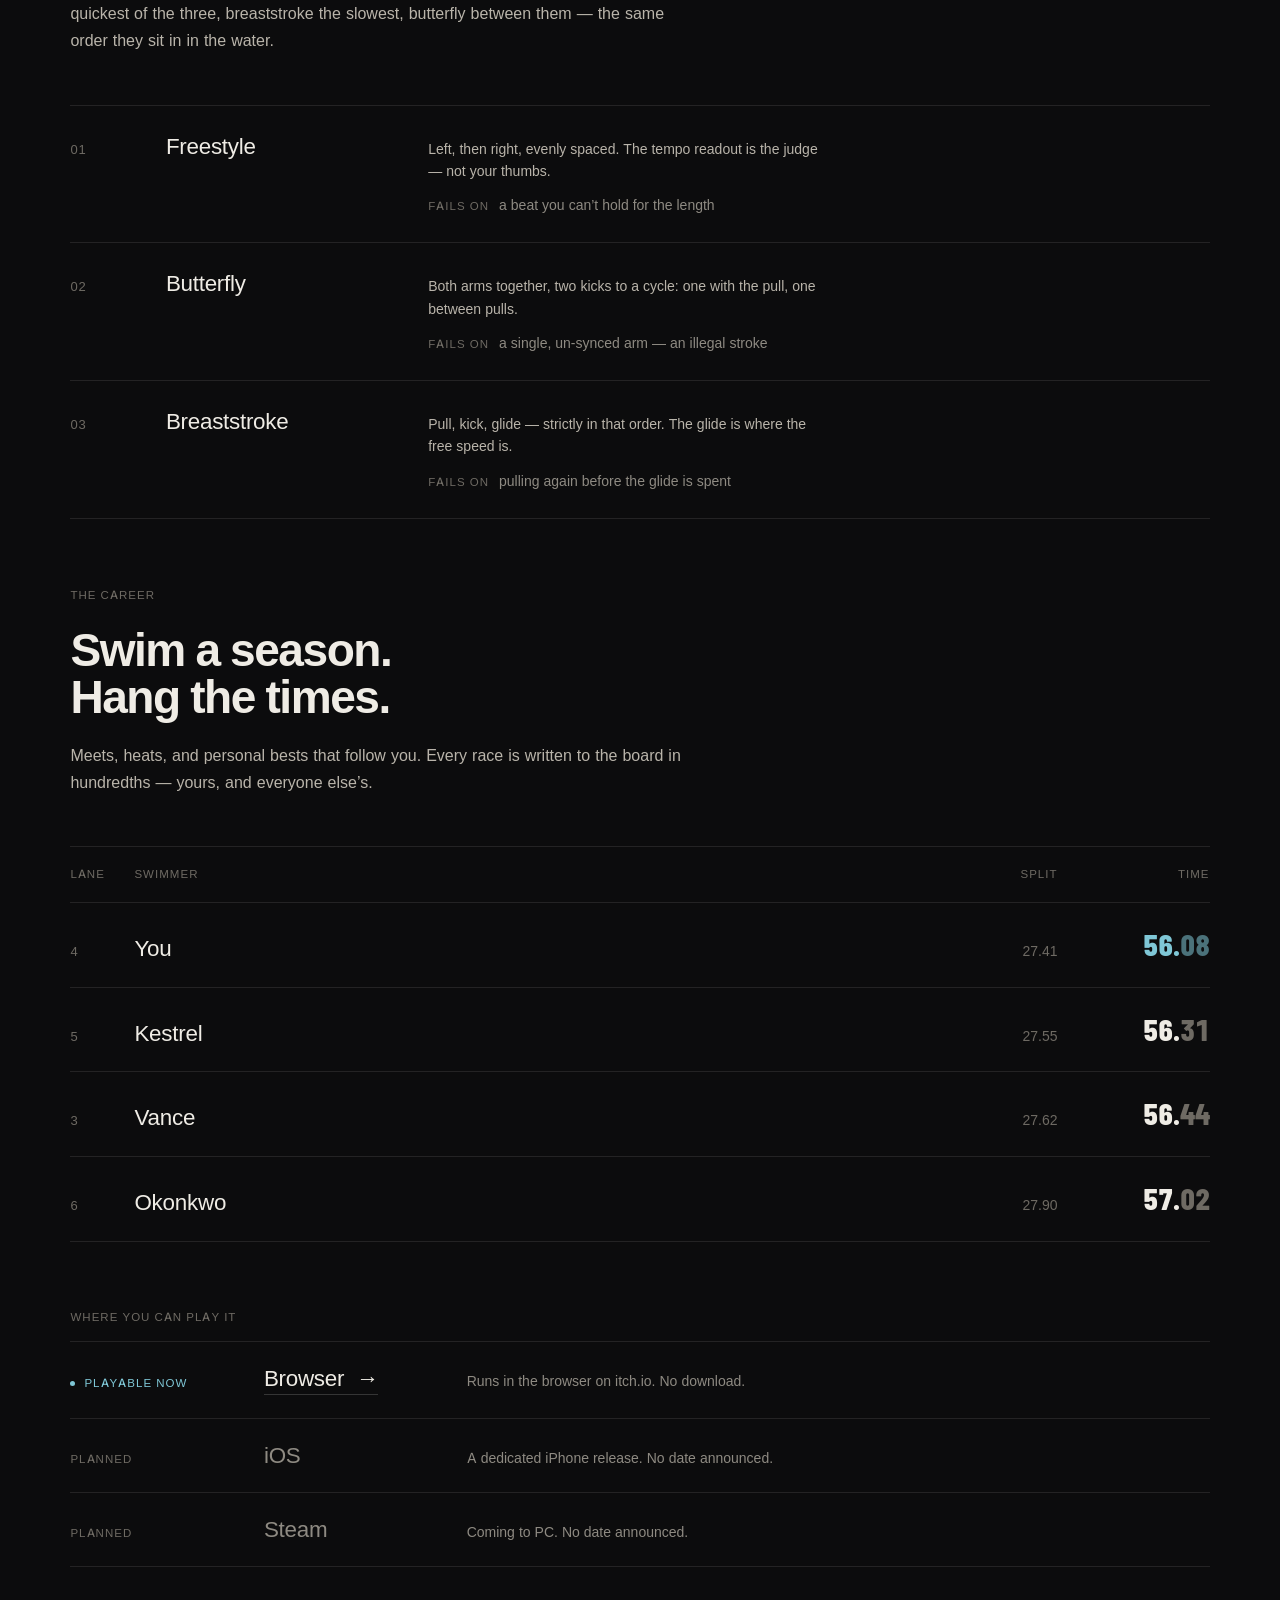
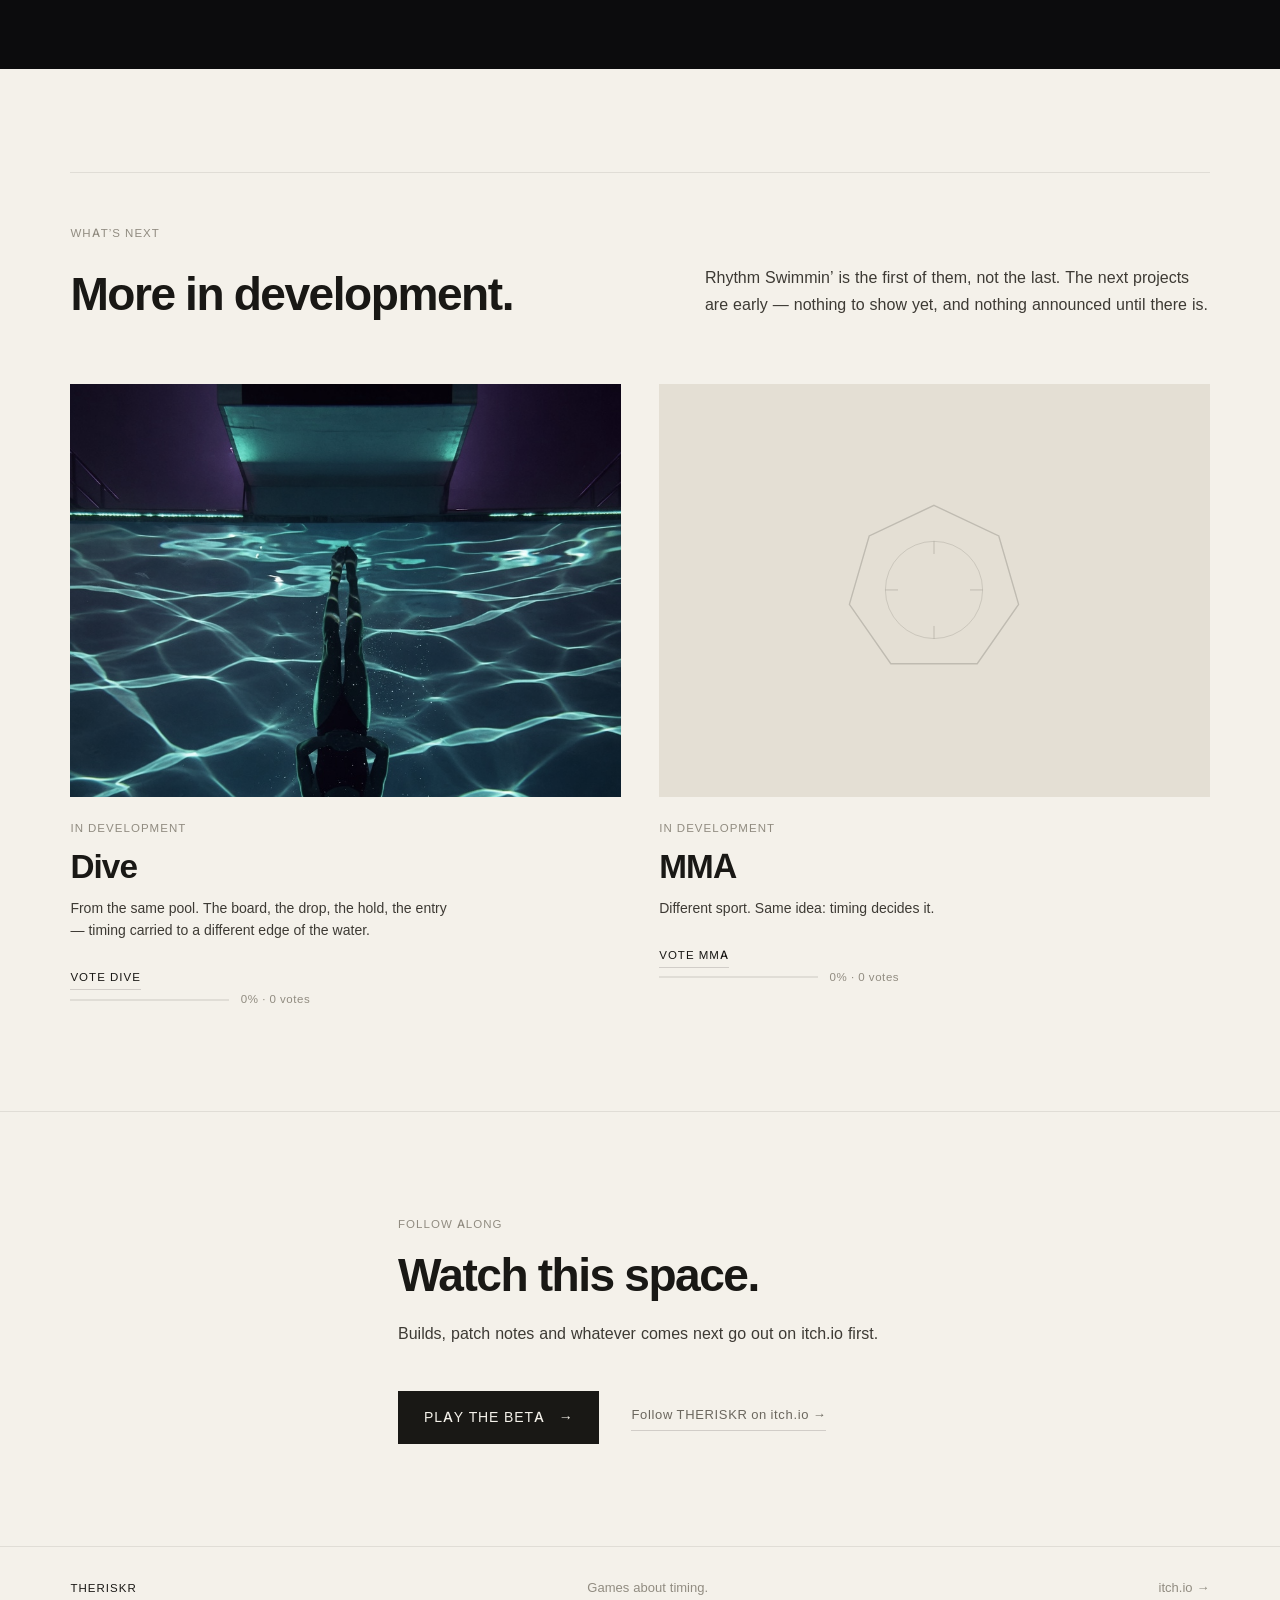
==== commit 1caf6e10: "site: re-skin to a light editorial art direction Replace the dark/neon-cyan HUD look with a warm pap" ====
--- a/index.html
+++ b/index.html
@@ -5,7 +5,7 @@
 <meta name="viewport" content="width=device-width, initial-scale=1, viewport-fit=cover">
 <title>THERISKR — Game studio. Debut title: Rhythm Swimmin’</title>
 <meta name="description" content="THERISKR is a game studio making precise, timing-driven games. Debut title: Rhythm Swimmin’ — hit the rhythm, hit the wall first. Browser beta open now.">
-<meta name="theme-color" content="#050B10">
+<meta name="theme-color" content="#F4F1EA">
 <link rel="canonical" href="https://theriskr.com/">
 <link rel="icon" type="image/png" href="/favicon.png">
 <link rel="apple-touch-icon" href="/apple-touch-icon.png">
@@ -23,7 +23,9 @@
 <meta name="twitter:description" content="Precise, timing-driven games. Debut title: Rhythm Swimmin’. Browser beta open now.">
 <meta name="twitter:image" content="https://theriskr.com/site/social.png">
 <link rel="preload" href="/site/fonts/barlow-condensed-800.woff2" as="font" type="font/woff2" crossorigin>
-<link rel="preload" href="/site/fonts/barlow-700.woff2" as="font" type="font/woff2" crossorigin>
+<link rel="preload" href="/site/fonts/inter-400.woff2" as="font" type="font/woff2" crossorigin>
+<link rel="preload" href="/site/fonts/inter-500.woff2" as="font" type="font/woff2" crossorigin>
+<link rel="preload" href="/site/fonts/inter-600.woff2" as="font" type="font/woff2" crossorigin>
 <link rel="stylesheet" href="/site/style.css">
 <script>document.documentElement.classList.add('js')</script>
 <script src="/site/motion.js" defer></script>
@@ -50,8 +52,7 @@
 <main id="main" tabindex="-1">
 
   <section class="hero" aria-labelledby="hero-title">
-    <div class="hero-field" aria-hidden="true"><span class="hero-glow"></span><span class="hero-grain"></span></div>
-    <div class="wrap hero-grid">
+        <div class="wrap hero-grid">
 
       <div class="hero-copy">
         <p class="eyebrow"><span class="dot"></span>Debut title — Rhythm Swimmin’</p>
@@ -82,8 +83,7 @@
               </div>
 
               <div class="app-hero">
-                <span class="app-halo" aria-hidden="true"></span>
-                <img src="/site/app-icon.png" width="512" height="512" alt="" decoding="async" fetchpriority="high">
+                                <img src="/site/app-icon.png" width="512" height="512" alt="" decoding="async" fetchpriority="high">
                 <span class="app-label">Rhythm Swimmin’</span>
               </div>
 
@@ -107,7 +107,7 @@
   <section class="studio" id="studio" aria-labelledby="studio-title">
     <div class="wrap">
       <div class="rule" aria-hidden="true"></div>
-      <p class="index">01 — The studio</p>
+      <p class="index">The studio</p>
       <div class="studio-grid">
         <h2 id="studio-title">THERISKR makes games<br>about <em>timing.</em></h2>
         <div class="studio-copy">
@@ -140,7 +140,7 @@
       <div class="rule" aria-hidden="true"></div>
 
       <div class="chapter" data-reveal>
-        <p class="index">02 — Debut title · Rhythm Swimmin’</p>
+        <p class="index">Debut title · Rhythm Swimmin’</p>
         <h2 id="race-title">Eight lanes. One clock.<br>No luck in it.</h2>
         <p class="body">You race the field and you race the tenths. The pool does not care how hard you try — only whether you arrived on the beat.</p>
       </div>
@@ -300,7 +300,7 @@
   <section class="next" id="next" aria-labelledby="next-title">
     <div class="wrap">
       <div class="rule" aria-hidden="true"></div>
-      <p class="index">03 — What’s next</p>
+      <p class="index">What’s next</p>
       <div class="next-grid">
         <h2 id="next-title">More in development.</h2>
         <p class="body">Rhythm Swimmin’ is the first of them, not the last. The next projects are early — nothing to show yet, and nothing announced until there is.</p>
@@ -355,7 +355,7 @@
 
   <section class="closer" id="contact" aria-labelledby="closer-title">
     <div class="wrap closer-in">
-      <p class="index">04 — Follow along</p>
+      <p class="index">Follow along</p>
       <h2 id="closer-title">Watch this space.</h2>
       <p class="body closer-body">Builds, patch notes and whatever comes next go out on itch.io first.</p>
       <p class="cta-row closer-ctas">
--- a/site/style.css
+++ b/site/style.css
@@ -1,44 +1,74 @@
-@font-face{font-family:Barlow;src:url('./fonts/barlow-700.woff2') format('woff2');font-weight:700;font-display:swap}
-@font-face{font-family:Condensed;src:url('./fonts/barlow-condensed-800.woff2') format('woff2');font-weight:800;font-display:swap}
+@font-face{font-family:Inter;src:url('./fonts/inter-400.woff2') format('woff2');font-weight:400;font-style:normal;font-display:swap}
+@font-face{font-family:Inter;src:url('./fonts/inter-500.woff2') format('woff2');font-weight:500;font-style:normal;font-display:swap}
+@font-face{font-family:Inter;src:url('./fonts/inter-600.woff2') format('woff2');font-weight:600;font-style:normal;font-display:swap}
+/* Barlow Condensed is kept ONLY for timing numerals (scoreboard, splits, deltas). */
+@font-face{font-family:Numerals;src:url('./fonts/barlow-condensed-800.woff2') format('woff2');font-weight:800;font-display:swap}
 
 :root{
-  color-scheme:dark;
-  --bg:#050B10;
-  --bg-2:#070F16;
-  --ink:#F2F8FC;
-  --muted:#98A8B4;
-  --body:#BDCAD4;
-  --faint:#6B7A85;
-  --aqua:#5CD3FF;
-  --line:rgba(255,255,255,.09);
-  --line-2:rgba(255,255,255,.055);
-  --sans:ui-sans-serif,-apple-system,BlinkMacSystemFont,"Segoe UI",Helvetica,Arial,sans-serif;
-  --gutter:clamp(20px,5vw,72px);
+  color-scheme:light;
+
+  /* paper */
+  --paper:#F4F1EA;
+  --paper-2:#EDE9E0;
+  --paper-3:#E4DFD4;
+
+  /* ink */
+  --ink:#191815;
+  --body:#3D3A34;
+  --muted:#6B675E;
+  --faint:#918C81;
+
+  /* one small accent, used for links and the vote state only */
+  --accent:#0E6273;
+  --accent-soft:rgba(14,98,115,.14);
+
+  --surface:var(--paper);
+  --line:rgba(25,24,21,.16);
+  --line-2:rgba(25,24,21,.09);
+
+  --sans:Inter,ui-sans-serif,-apple-system,BlinkMacSystemFont,"Segoe UI",Helvetica,Arial,sans-serif;
+  --display:var(--sans);
+  --num:Numerals,"Barlow Condensed","Arial Narrow",var(--sans);
+
+  --gutter:clamp(22px,5.5vw,84px);
   --ease:cubic-bezier(.22,.7,.25,1);
 
-  /* type scale — 8 steps, no crude jumps */
-  --t-1:11px;                        /* labels, eyebrows */
-  --t-2:13px;                        /* fine print, nav */
+  --t-1:11.5px;                      /* labels */
+  --t-2:13px;                        /* nav, fine print */
   --t-3:clamp(14px,1vw,15.5px);      /* dense copy */
-  --t-4:clamp(15.5px,1.15vw,17.5px); /* body */
-  --t-5:clamp(18px,1.5vw,21px);      /* lede, pull copy */
-  --t-6:clamp(21px,1.8vw,26px);      /* small headings */
-  --t-7:clamp(26px,2.5vw,36px);      /* sub-display */
-  --t-8:clamp(32px,3.9vw,52px);      /* h2 */
-  --t-9:clamp(44px,6.6vw,92px);      /* h1, closer */
-
-  /* spacing scale */
+  --t-4:clamp(16px,1.15vw,17.5px);   /* body */
+  --t-5:clamp(19px,1.6vw,23px);      /* lede */
+  --t-6:clamp(21px,1.75vw,25px);     /* small headings */
+  --t-7:clamp(28px,2.6vw,38px);      /* sub-display */
+  --t-8:clamp(31px,3.6vw,50px);      /* h2 */
+  --t-9:clamp(42px,5.8vw,82px);      /* h1 */
+
   --s-1:8px; --s-2:14px; --s-3:22px;
   --s-4:clamp(28px,2.6vw,38px);
   --s-5:clamp(40px,4vw,58px);
-  --s-6:clamp(48px,4.6vw,66px);
-  --s-7:clamp(60px,6vw,86px);
-}
+  --s-6:clamp(52px,5.2vw,76px);
+  --s-7:clamp(72px,8vw,132px);
+}
+
+/* the one dark passage: the game itself */
+.race{
+  --surface:#0C0C0D;
+  --ink:#EFECE5;
+  --body:#B9B4AA;
+  --muted:#8E8A82;
+  --faint:#6E6A63;
+  --accent:#7FC7D6;
+  --accent-soft:rgba(127,199,214,.16);
+  --line:rgba(239,236,229,.18);
+  --line-2:rgba(239,236,229,.10);
+  color-scheme:dark;
+}
+
 *,*::before,*::after{box-sizing:border-box}
-html{-webkit-text-size-adjust:100%;scroll-behavior:smooth;scroll-padding-top:88px}
+html{-webkit-text-size-adjust:100%;scroll-behavior:smooth;scroll-padding-top:88px;background:var(--paper)}
 body{
-  margin:0;background:var(--bg);color:var(--ink);
-  font-family:var(--sans);font-size:16px;line-height:1.6;
+  margin:0;background:var(--paper);color:var(--ink);
+  font-family:var(--sans);font-size:16px;line-height:1.62;
   -webkit-font-smoothing:antialiased;-moz-osx-font-smoothing:grayscale;
   overflow-x:hidden;
 }
@@ -46,95 +76,78 @@
 ul,ol{margin:0;padding:0;list-style:none}
 img{display:block;max-width:100%}
 a{color:inherit;text-decoration:none}
-:focus-visible{outline:2px solid var(--aqua);outline-offset:4px;border-radius:2px}
-.wrap{width:min(1240px,100% - var(--gutter) * 2);margin-inline:auto}
-.skip{position:fixed;top:0;left:50%;transform:translate(-50%,-140%);z-index:99;background:var(--aqua);color:#031018;padding:12px 20px;font:700 13px var(--sans);border-radius:0 0 6px 6px;transition:transform .2s var(--ease)}
+:focus-visible{outline:2px solid var(--accent);outline-offset:4px;border-radius:2px}
+.wrap{width:min(1180px,100% - var(--gutter) * 2);margin-inline:auto}
+.skip{position:fixed;top:0;left:50%;transform:translate(-50%,-140%);z-index:99;background:var(--ink);color:var(--paper);padding:12px 20px;font:500 13px var(--sans);transition:transform .2s var(--ease)}
 .skip:focus{transform:translate(-50%,0)}
-.visually-hidden-lite{position:absolute;width:1px;height:1px;overflow:hidden;clip-path:inset(50%);white-space:nowrap}
 
 /* ---------- type ---------- */
-h1,h2,h3,.brand-name{font-family:Condensed,"Barlow Condensed","Arial Narrow",var(--sans);font-weight:800;letter-spacing:-.018em;line-height:.92;text-wrap:balance}
-h1{font-size:var(--t-9);letter-spacing:-.028em}
-h1 em{font-style:normal;color:var(--aqua)}
-h2{font-size:var(--t-8)}
-h2 em{font-style:normal;color:var(--aqua)}
-h3{font-size:var(--t-6);letter-spacing:-.01em}
-.index,.eyebrow,.plat-state,.stage-note,.platform-line,.foot-name{font-family:Barlow,var(--sans);font-weight:700;font-size:var(--t-1);letter-spacing:.16em;text-transform:uppercase}
+h1,h2{font-family:var(--display);font-weight:600;letter-spacing:-.028em;line-height:1.02;text-wrap:balance}
+h1{font-size:var(--t-9);letter-spacing:-.038em}
+h2{font-size:var(--t-8);letter-spacing:-.032em}
+h1 em,h2 em{font-style:normal;font-weight:400;color:var(--muted)}
+h3{font-family:var(--sans);font-weight:500;font-size:var(--t-6);letter-spacing:-.012em;line-height:1.2}
+.index,.eyebrow,.plat-state,.stage-note,.platform-line,.foot-name,.slot-tag{
+  font-family:var(--sans);font-weight:500;font-size:var(--t-1);letter-spacing:.09em;text-transform:uppercase}
 .index{color:var(--faint);margin-bottom:var(--s-3)}
 .index-tight{margin-bottom:var(--s-2)}
-.body{max-width:66ch;color:var(--body);font-size:var(--t-4);line-height:1.68;margin-top:var(--s-3)}
-.dot{width:5px;height:5px;border-radius:50%;background:var(--aqua);display:inline-block;box-shadow:0 0 0 3px rgba(92,211,255,.16)}
+.body{max-width:62ch;color:var(--body);font-size:var(--t-4);line-height:1.66;margin-top:var(--s-3)}
+.body em{font-style:normal;color:var(--ink)}
+.dot{width:5px;height:5px;border-radius:50%;background:var(--accent);display:inline-block}
 
 /* ---------- header ---------- */
-.site-head{position:sticky;top:0;z-index:40;background:color-mix(in srgb,var(--bg) 82%,transparent);backdrop-filter:saturate(1.3) blur(14px);border-bottom:1px solid transparent;transition:border-color .3s var(--ease),background .3s var(--ease)}
+.site-head{position:sticky;top:0;z-index:40;background:color-mix(in srgb,var(--paper) 88%,transparent);backdrop-filter:blur(12px);border-bottom:1px solid transparent;transition:border-color .3s var(--ease)}
 .site-head.is-stuck{border-bottom-color:var(--line-2)}
-.head-row{display:flex;align-items:center;justify-content:space-between;gap:20px;height:64px}
-.brand{display:inline-flex;align-items:center;gap:10px}
-.brand-mark{width:18px;height:18px;border-radius:5px;background:linear-gradient(150deg,var(--aqua),#1a6f96 70%);box-shadow:0 0 14px rgba(92,211,255,.35)}
-.brand-name{font-size:18px;letter-spacing:.005em}
-.site-head nav{display:flex;align-items:center;gap:clamp(14px,2.2vw,32px);font-family:Barlow,var(--sans);font-weight:700;font-size:13px;letter-spacing:.04em}
+.head-row{display:flex;align-items:center;justify-content:space-between;gap:20px;height:70px}
+.brand{display:inline-flex;align-items:center;gap:11px}
+.brand-mark{width:9px;height:9px;background:var(--ink)}
+.brand-name{font-family:var(--sans);font-weight:500;font-size:14px;letter-spacing:.2em}
+.site-head nav{display:flex;align-items:center;gap:clamp(16px,2.4vw,34px);font-size:var(--t-2);font-weight:450;letter-spacing:.01em}
 .site-head nav a{color:var(--muted);transition:color .2s var(--ease)}
 .site-head nav a:hover{color:var(--ink)}
-.head-cta{color:var(--ink)!important;border:1px solid var(--line);padding:8px 16px;border-radius:999px;transition:border-color .25s var(--ease),background .25s var(--ease)}
-.head-cta:hover{border-color:rgba(92,211,255,.5);background:rgba(92,211,255,.08)}
+.head-cta{color:var(--ink)!important;border-bottom:1px solid var(--line);padding-bottom:3px}
+.head-cta:hover{border-bottom-color:var(--ink)}
 
 /* ---------- hero ---------- */
-.hero{position:relative;isolation:isolate;padding-block:clamp(48px,9vh,110px) clamp(60px,11vh,130px);overflow:hidden}
-.hero-field{position:absolute;inset:-10% -20% 0;z-index:-1;pointer-events:none}
-.hero-glow{position:absolute;right:4%;top:-14%;width:min(1100px,110vw);aspect-ratio:1;border-radius:50%;
-  background:radial-gradient(circle at 50% 50%,rgba(92,211,255,.20),rgba(64,150,205,.09) 38%,transparent 66%);
-  filter:blur(18px)}
-.hero-field::after{content:"";position:absolute;inset:0;background:linear-gradient(180deg,transparent 60%,var(--bg))}
-.hero-grain{position:absolute;inset:0;opacity:.32;mix-blend-mode:overlay;
-  background-image:url("data:image/svg+xml;utf8,<svg xmlns='http://www.w3.org/2000/svg' width='160' height='160'><filter id='n'><feTurbulence type='fractalNoise' baseFrequency='.85' numOctaves='3'/><feColorMatrix type='saturate' values='0'/></filter><rect width='160' height='160' filter='url(%23n)' opacity='.55'/></svg>");
-  background-size:160px 160px}
-.hero-grid{display:grid;grid-template-columns:minmax(0,1.05fr) minmax(0,.95fr);gap:clamp(24px,5vw,72px);align-items:center}
-.hero-copy .eyebrow{display:inline-flex;align-items:center;gap:10px;color:var(--muted);margin-bottom:clamp(20px,3vw,34px)}
-.lede{max-width:36ch;margin-top:clamp(20px,2.4vw,30px);color:var(--body);font-size:var(--t-5);line-height:1.6}
-.cta-row{margin-top:clamp(28px,3.4vw,40px)}
-.cta{display:inline-flex;align-items:center;gap:14px;background:var(--aqua);color:#02131C;
-  font-family:Barlow,var(--sans);font-weight:700;font-size:15px;letter-spacing:.05em;text-transform:uppercase;
-  padding:16px 26px;border-radius:999px;
-  box-shadow:0 10px 30px -12px rgba(92,211,255,.55);
-  transition:transform .25s var(--ease),box-shadow .25s var(--ease),background .25s var(--ease)}
-.cta:hover{background:#8ee0ff;transform:translateY(-2px);box-shadow:0 18px 40px -14px rgba(92,211,255,.7)}
-.cta:active{transform:translateY(0)}
+.hero{position:relative;padding-block:clamp(56px,10vh,124px) clamp(64px,12vh,140px)}
+.hero-grid{display:grid;grid-template-columns:minmax(0,1.08fr) minmax(0,.92fr);gap:clamp(32px,6vw,88px);align-items:center}
+.hero-copy .eyebrow{display:inline-flex;align-items:center;gap:10px;color:var(--muted);margin-bottom:clamp(22px,3vw,34px)}
+.lede{max-width:34ch;margin-top:clamp(22px,2.6vw,32px);color:var(--body);font-size:var(--t-5);line-height:1.5}
+.cta-row{margin-top:clamp(30px,3.6vw,44px)}
+.cta{display:inline-flex;align-items:center;gap:14px;background:var(--ink);color:var(--paper);
+  font-family:var(--sans);font-weight:500;font-size:14px;letter-spacing:.06em;text-transform:uppercase;
+  padding:15px 26px;transition:background .25s var(--ease)}
+.cta:hover{background:var(--accent)}
 .cta-arrow{transition:transform .25s var(--ease)}
 .cta:hover .cta-arrow{transform:translateX(4px)}
-.platform-line{margin-top:26px;color:var(--faint);font-size:10.5px}
-
-/* ---------- iPhone ---------- */
-.hero-stage{display:flex;flex-direction:column;align-items:center;gap:26px;will-change:transform}
-.phone{position:relative;width:min(300px,72vw);aspect-ratio:1170/2532}
+.platform-line{margin-top:28px;color:var(--faint);letter-spacing:.07em;font-size:11px}
+
+/* ---------- iPhone on paper ---------- */
+.hero-stage{display:flex;flex-direction:column;align-items:center;gap:30px;will-change:transform}
+.phone{position:relative;width:min(292px,70vw);aspect-ratio:1170/2532}
 .phone-rail{position:absolute;inset:0;border-radius:15.2% / 7.1%;padding:3px;
-  background:
-    linear-gradient(140deg,#f0f6fa 0%,#8f9ea9 12%,#4d5a64 26%,#cdd8df 44%,#6d7a84 60%,#39434b 76%,#b9c5cd 92%,#6a767f 100%);
+  background:linear-gradient(145deg,#e9e6e0 0%,#a9a49b 14%,#6f6b63 30%,#d6d2ca 48%,#8b867d 64%,#565249 80%,#c6c2b9 94%,#7e7a72 100%);
   box-shadow:
-    0 0 0 .5px rgba(0,0,0,.6),
-    0 1px 2px rgba(255,255,255,.28) inset,
-    0 48px 70px -34px rgba(0,0,0,.92),
-    0 18px 40px -24px rgba(9,60,88,.65);
-}
-.phone-screen{position:relative;width:100%;height:100%;border-radius:14.4% / 6.7%;overflow:hidden;background:#01070B;
-  box-shadow:0 0 0 2px #05080b inset}
-.phone-btn{position:absolute;background:linear-gradient(90deg,#9fadb7,#5d6a74);border-radius:2px}
+    0 0 0 .5px rgba(25,24,21,.22),
+    0 1px 2px rgba(255,255,255,.5) inset,
+    0 2px 6px rgba(25,24,21,.10),
+    0 26px 34px -22px rgba(25,24,21,.32),
+    0 60px 80px -40px rgba(25,24,21,.42);
+}
+.phone-screen{position:relative;width:100%;height:100%;border-radius:14.4% / 6.7%;overflow:hidden;background:#0A0A0B;
+  box-shadow:0 0 0 2px #0a0a0b inset}
+.phone-btn{position:absolute;background:linear-gradient(90deg,#b6b1a8,#6f6b63);border-radius:2px}
 .phone-btn-action{left:-2px;top:16%;width:3px;height:3.1%}
 .phone-btn-up{left:-2px;top:23%;width:3px;height:5.6%}
 .phone-btn-down{left:-2px;top:30.5%;width:3px;height:5.6%}
-.phone-btn-power{right:-2px;top:25%;width:3px;height:8.6%;background:linear-gradient(270deg,#9fadb7,#5d6a74)}
-.phone-shadow{position:absolute;left:8%;right:8%;bottom:-6%;height:14%;border-radius:50%;
-  background:radial-gradient(ellipse at 50% 50%,rgba(0,0,0,.68),transparent 70%);filter:blur(16px);z-index:-1}
-.wallpaper{position:absolute;inset:0;
-  background:
-    radial-gradient(120% 70% at 78% 8%,rgba(122,222,255,.34),transparent 55%),
-    radial-gradient(100% 60% at 15% 92%,rgba(28,120,164,.5),transparent 60%),
-    linear-gradient(168deg,#06202F 0%,#07354C 42%,#0A5573 72%,#08283A 100%)}
-.wallpaper::after{content:"";position:absolute;inset:0;
-  background:repeating-linear-gradient(103deg,rgba(255,255,255,.055) 0 1px,transparent 1px 34px);opacity:.75}
+.phone-btn-power{right:-2px;top:25%;width:3px;height:8.6%;background:linear-gradient(270deg,#b6b1a8,#6f6b63)}
+.phone-shadow{position:absolute;left:4%;right:4%;bottom:-4.5%;height:9%;border-radius:50%;
+  background:radial-gradient(ellipse at 50% 50%,rgba(25,24,21,.30),transparent 68%);filter:blur(14px);z-index:-1}
+.wallpaper{position:absolute;inset:0;background:linear-gradient(168deg,#1B2A31 0%,#22343C 46%,#16232A 100%)}
 .screen-sheen{position:absolute;inset:0;pointer-events:none;
-  background:linear-gradient(118deg,rgba(255,255,255,.14) 0%,rgba(255,255,255,.03) 22%,transparent 46%)}
+  background:linear-gradient(118deg,rgba(255,255,255,.10) 0%,rgba(255,255,255,.02) 24%,transparent 48%)}
 .statusbar{position:absolute;top:0;left:0;right:0;height:8%;display:flex;align-items:center;justify-content:space-between;padding:0 8.5%;
-  font:700 clamp(8px,3.2%,11px)/1 var(--sans);color:#fff;letter-spacing:.01em}
+  font:600 clamp(8px,3.2%,11px)/1 var(--sans);color:#fff}
 .clock{transform:translateY(1px)}
 .status-right{display:flex;align-items:center;gap:4px}
 .sig,.wifi{width:9px;height:7px;background:#fff}
@@ -142,149 +155,197 @@
 .wifi{border-radius:50% 50% 0 0/80% 80% 0 0;height:6px;width:9px;opacity:.95}
 .batt{width:14px;height:7px;border:1px solid rgba(255,255,255,.75);border-radius:2px;position:relative}
 .batt::after{content:"";position:absolute;inset:1px;width:7px;background:#fff;border-radius:1px}
-.island{position:absolute;top:2.6%;left:50%;transform:translateX(-50%);width:29%;height:3.6%;background:#000;border-radius:999px;
-  box-shadow:0 0 0 .5px rgba(255,255,255,.06)}
+.island{position:absolute;top:2.6%;left:50%;transform:translateX(-50%);width:29%;height:3.6%;background:#000;border-radius:999px}
 .home-grid,.dock{position:absolute;left:8%;right:8%;display:grid;grid-template-columns:repeat(4,1fr);gap:7%}
 .home-grid{top:13.5%}
 .home-grid-low{top:auto;bottom:22%}
-.ghost{aspect-ratio:1;border-radius:26%;background:rgba(255,255,255,.085);box-shadow:0 1px 0 rgba(255,255,255,.1) inset;backdrop-filter:blur(2px)}
-.dock{bottom:5.2%;left:5.5%;right:5.5%;padding:5% 4%;gap:5%;border-radius:12%;background:rgba(255,255,255,.1);backdrop-filter:blur(8px);
-  box-shadow:0 0 0 .5px rgba(255,255,255,.1) inset}
-.dock .ghost{background:rgba(255,255,255,.13)}
+.ghost{aspect-ratio:1;border-radius:26%;background:rgba(255,255,255,.07)}
+.dock{bottom:5.2%;left:5.5%;right:5.5%;padding:5% 4%;gap:5%;border-radius:12%;background:rgba(255,255,255,.08)}
+.dock .ghost{background:rgba(255,255,255,.11)}
 .app-hero{position:absolute;left:50%;top:38%;transform:translate(-50%,-50%);display:flex;flex-direction:column;align-items:center;gap:8px;width:46%}
-.app-halo{position:absolute;top:-24%;left:-24%;width:148%;aspect-ratio:1;border-radius:50%;
-  background:radial-gradient(circle,rgba(92,211,255,.42),transparent 64%);filter:blur(10px)}
 .app-hero img{position:relative;width:100%;height:auto;border-radius:22.5%;
-  filter:drop-shadow(0 12px 18px rgba(0,0,0,.55))}
+  filter:drop-shadow(0 10px 16px rgba(0,0,0,.45))}
 .app-label{position:relative;font-size:clamp(8px,3.6%,11px);line-height:1.2;color:#fff;text-shadow:0 1px 3px rgba(0,0,0,.6);white-space:nowrap}
-.home-bar{position:absolute;bottom:1.1%;left:50%;transform:translateX(-50%);width:34%;height:.5%;min-height:3px;border-radius:999px;background:rgba(255,255,255,.85)}
-.stage-note{color:var(--faint);font-size:10px;text-align:center}
-
-/* ---------- race ---------- */
+.home-bar{position:absolute;bottom:1.1%;left:50%;transform:translateX(-50%);width:34%;height:.5%;min-height:3px;border-radius:999px;background:rgba(255,255,255,.8)}
+.stage-note{color:var(--faint);font-size:10.5px;letter-spacing:.09em;text-align:center}
+
+/* ---------- studio ---------- */
 .rule{height:1px;background:var(--line-2)}
-.race{padding-block:var(--s-7)}
-.race .rule{margin-bottom:var(--s-5)}
+.studio{padding-block:var(--s-7) 0}
+.studio .rule{margin-bottom:var(--s-5)}
+.studio-grid{display:grid;grid-template-columns:minmax(0,1.05fr) minmax(0,.95fr);gap:clamp(28px,6vw,96px);align-items:start}
+.studio-copy{padding-top:6px}
+.studio-copy .body{margin-top:0}
+.studio-copy .body + .body{margin-top:var(--s-3)}
+.tenets{margin-top:var(--s-6);border-top:1px solid var(--line-2)}
+.tenets li{display:grid;grid-template-columns:52px minmax(170px,.42fr) minmax(0,1.3fr);
+  column-gap:clamp(24px,3.4vw,56px);align-items:baseline;
+  padding:clamp(20px,2.1vw,30px) 0;border-bottom:1px solid var(--line-2)}
+.tenet-no,.stroke-no{font-family:var(--sans);font-weight:450;font-size:var(--t-2);letter-spacing:.06em;color:var(--faint);font-variant-numeric:tabular-nums}
+.tenets p{color:var(--body);font-size:var(--t-3);line-height:1.6;max-width:50ch}
+
+/* ---------- race (dark passage) ---------- */
+.race{background:var(--surface);color:var(--ink);padding-block:var(--s-7);margin-top:var(--s-7)}
+.race .rule{display:none}
 .chapter{margin-block:var(--s-6) 0}
 .race .chapter:first-of-type{margin-top:0}
-.chapter-twist h2{font-size:clamp(36px,5vw,72px)}
+.chapter-twist h2{font-size:clamp(34px,4.6vw,66px)}
+.chapter-twist h2,.chapter-strokes h2{max-width:15ch}
+.chapter-twist .body,.chapter-strokes .body{max-width:56ch}
 
 /* ---------- lane figure ---------- */
 .lane-figure{margin:var(--s-5) 0 0}
 .lane-svg{display:block;width:100%;height:auto;overflow:visible}
-.lf-hot{fill:rgba(92,211,255,.045)}
-.lf-rope{stroke:rgba(255,255,255,.13);stroke-width:1;stroke-dasharray:2 7}
-.lf-num{font-family:Barlow,var(--sans);font-weight:700;font-size:11px;letter-spacing:.06em;fill:var(--faint)}
-.lf-wall{stroke:var(--line);stroke-width:2}
-.lf-pad{stroke:var(--aqua);stroke-width:2;opacity:.85}
-.lf-flag{stroke:rgba(255,255,255,.22);stroke-width:1;stroke-dasharray:4 6}
-.lf-trail{stroke:rgba(92,211,255,.45);stroke-width:2;stroke-linecap:round}
-.lf-trail-b{stroke:rgba(255,255,255,.2)}
-.lf-dot{fill:var(--aqua)}
-.lf-dot-b{fill:rgba(255,255,255,.5)}
-.lf-call line{stroke:rgba(92,211,255,.38);stroke-width:1}
-.lf-lbl{font-family:Barlow,var(--sans);font-weight:700;font-size:11px;letter-spacing:.16em;text-transform:uppercase;fill:var(--faint)}
-.lf-lbl-hi{fill:var(--aqua)}
-.lf-beats line{stroke:rgba(92,211,255,.5);stroke-width:1.5}
+.lf-hot{fill:rgba(239,236,229,.035)}
+.lf-rope{stroke:rgba(239,236,229,.14);stroke-width:1;stroke-dasharray:2 7}
+.lf-num{font-family:var(--sans);font-weight:450;font-size:11px;fill:var(--faint)}
+.lf-wall{stroke:var(--line);stroke-width:1.5}
+.lf-pad{stroke:rgba(239,236,229,.5);stroke-width:1.5}
+.lf-flag{stroke:rgba(239,236,229,.2);stroke-width:1;stroke-dasharray:4 6}
+.lf-trail{stroke:rgba(239,236,229,.55);stroke-width:1.5;stroke-linecap:round}
+.lf-trail-b{stroke:rgba(239,236,229,.2)}
+.lf-dot{fill:var(--accent)}
+.lf-dot-b{fill:rgba(239,236,229,.4)}
+.lf-call line{stroke:rgba(239,236,229,.3);stroke-width:1}
+.lf-lbl{font-family:var(--sans);font-weight:500;font-size:11px;letter-spacing:.09em;text-transform:uppercase;fill:var(--faint)}
+.lf-lbl-hi{fill:var(--accent)}
+.lf-beats line{stroke:rgba(239,236,229,.42);stroke-width:1.2}
 .lf-beats{opacity:0;animation:lane-beats 1.6s var(--ease) .2s forwards}
 @keyframes lane-beats{to{opacity:1}}
-.lane-figure figcaption{margin-top:var(--s-2);color:var(--muted);font-size:var(--t-3);line-height:1.6;max-width:56ch}
-
-.ledger{display:grid;grid-template-columns:repeat(3,minmax(0,1fr));gap:1px;margin-top:var(--s-5);background:var(--line-2);border-block:1px solid var(--line-2)}
-.ledger>div{background:var(--bg);padding:26px 0 28px}
-.ledger dt{font-family:Barlow,var(--sans);font-weight:700;font-size:10.5px;letter-spacing:.16em;text-transform:uppercase;color:var(--faint)}
-.ledger dd{margin:14px 0 0;font-family:Condensed,var(--sans);font-weight:800;font-size:var(--t-7);line-height:1;letter-spacing:-.02em;color:var(--aqua)}
-.ledger .num.up{color:var(--ink)}
+.lane-figure figcaption{margin-top:var(--s-3);color:var(--muted);font-size:var(--t-3);line-height:1.6;max-width:54ch}
+
+/* deltas — Barlow Condensed earns its keep here */
+.ledger{display:grid;grid-template-columns:repeat(3,minmax(0,1fr));gap:0;margin-top:var(--s-5);border-top:1px solid var(--line-2)}
+.ledger>div{padding:26px 0 30px;border-bottom:1px solid var(--line-2)}
+.ledger dt{font-family:var(--sans);font-weight:500;font-size:var(--t-1);letter-spacing:.09em;text-transform:uppercase;color:var(--faint)}
+.ledger dd{margin:16px 0 0;font-family:var(--num);font-weight:800;font-size:var(--t-7);line-height:1;letter-spacing:-.01em;color:var(--ink);font-variant-numeric:tabular-nums}
 .ledger .unit{font-size:.42em;margin-left:3px;color:var(--faint)}
 
 .strokes{margin-top:var(--s-5);border-top:1px solid var(--line-2)}
-.strokes li{display:grid;grid-template-columns:44px minmax(150px,.42fr) minmax(0,1.5fr);
-  column-gap:clamp(20px,3vw,48px);align-items:baseline;
-  padding:clamp(17px,1.8vw,24px) 0;border-bottom:1px solid var(--line-2);
-  transition:background .3s var(--ease)}
-.strokes li:hover{background:var(--bg-2)}
-.stroke-no{font-family:Barlow,var(--sans);font-weight:700;font-size:var(--t-1);letter-spacing:.18em;color:var(--aqua)}
-.strokes h3{font-size:var(--t-6)}
-.strokes .stroke-beat{color:var(--body);font-size:var(--t-4);line-height:1.6;max-width:44ch}
+.strokes li{display:grid;grid-template-columns:52px minmax(160px,.42fr) minmax(0,1.5fr);
+  column-gap:clamp(24px,3.4vw,56px);align-items:baseline;
+  padding:clamp(20px,2.1vw,30px) 0;border-bottom:1px solid var(--line-2)}
+.strokes .stroke-beat{color:var(--body);font-size:var(--t-3);line-height:1.6;max-width:44ch}
 .strokes .stroke-cost{grid-column:3;margin-top:12px;color:var(--muted);font-size:var(--t-3);line-height:1.5}
-.strokes .stroke-cost .k{display:inline-block;margin-right:10px;font-family:Barlow,var(--sans);font-weight:700;
-  font-size:var(--t-1);letter-spacing:.16em;text-transform:uppercase;color:var(--faint)}
-
+.strokes .stroke-cost .k{display:inline-block;margin-right:10px;font-family:var(--sans);font-weight:500;
+  font-size:var(--t-1);letter-spacing:.09em;text-transform:uppercase;color:var(--faint)}
+
+/* scoreboard */
 .board{margin-top:var(--s-5);border-top:1px solid var(--line-2)}
-.board-head,.board-rows li{display:grid;grid-template-columns:52px minmax(0,1fr) 110px 130px;align-items:center;gap:12px;padding:16px 0;border-bottom:1px solid var(--line-2)}
-.board-head{font-family:Barlow,var(--sans);font-weight:700;font-size:10px;letter-spacing:.18em;text-transform:uppercase;color:var(--faint)}
+.board-head,.board-rows li{display:grid;grid-template-columns:52px minmax(0,1fr) 110px 140px;align-items:baseline;gap:12px;padding:18px 0;border-bottom:1px solid var(--line-2)}
+.board-head{font-family:var(--sans);font-weight:500;font-size:var(--t-1);letter-spacing:.09em;text-transform:uppercase;color:var(--faint)}
 .board-head>span:nth-child(3),.board-head>span:nth-child(4),.board .sp,.board .tm{text-align:right;font-variant-numeric:tabular-nums}
-.board .ln{font-family:Barlow,var(--sans);font-weight:700;font-size:12px;color:var(--faint)}
-.board .nm{font-family:Condensed,var(--sans);font-weight:800;font-size:var(--t-6);letter-spacing:-.01em}
+.board .ln{font-family:var(--sans);font-weight:450;font-size:var(--t-2);color:var(--faint)}
+.board .nm{font-size:var(--t-6);font-weight:450;letter-spacing:-.01em}
 .board .sp{color:var(--faint);font-size:14px}
-.board .tm{font-family:Condensed,var(--sans);font-weight:800;font-size:clamp(22px,2.2vw,30px);letter-spacing:-.01em}
+.board .tm{font-family:var(--num);font-weight:800;font-size:clamp(24px,2.3vw,32px);letter-spacing:-.005em}
 .board .tm b{font-weight:800;color:var(--faint)}
-.board-rows li:first-child .nm,.board-rows li:first-child .tm{color:var(--aqua)}
-.board-rows li:first-child .tm b{color:rgba(92,211,255,.55)}
-
-/* ---------- platforms: status strip ---------- */
+.board-rows li:first-child .tm{color:var(--accent)}
+.board-rows li:first-child .tm b{color:color-mix(in srgb,var(--accent) 55%,transparent)}
+
+/* ---------- platforms ---------- */
+.plat-block{margin-top:var(--s-6)}
 .plat-list{border-top:1px solid var(--line-2)}
 .plat{display:grid;grid-template-columns:150px minmax(110px,.3fr) minmax(0,1.4fr);
-  column-gap:clamp(20px,3vw,48px);align-items:baseline;
-  padding:clamp(16px,1.6vw,22px) 0;border-bottom:1px solid var(--line-2);
-  transition:background .3s var(--ease)}
+  column-gap:clamp(24px,3.4vw,56px);align-items:baseline;
+  padding:clamp(18px,1.8vw,26px) 0;border-bottom:1px solid var(--line-2)}
 .plat-state{color:var(--faint);display:inline-flex;align-items:center;gap:9px}
-.live .plat-state{color:var(--aqua)}
-.plat h3{font-size:var(--t-6)}
+.live .plat-state{color:var(--accent)}
 .plat p{color:var(--muted);font-size:var(--t-3);line-height:1.55}
-.plat h3 a{display:inline-flex;align-items:center;gap:12px}
-.plat-arrow{color:var(--aqua);transition:transform .25s var(--ease)}
-.live:hover{background:var(--bg-2)}
+.plat h3 a{display:inline-flex;align-items:center;gap:12px;border-bottom:1px solid var(--line);padding-bottom:2px}
+.plat-arrow{transition:transform .25s var(--ease)}
 .live:hover .plat-arrow{transform:translateX(5px)}
-.plat:not(.live) h3,.plat:not(.live) p{opacity:.62}
+.plat:not(.live) h3,.plat:not(.live) p{color:var(--muted)}
+
+/* ---------- what's next ---------- */
+.next{padding-block:var(--s-7)}
+.next .rule{margin-bottom:var(--s-5)}
+.next-grid{display:grid;grid-template-columns:minmax(0,1.05fr) minmax(0,.95fr);gap:clamp(28px,6vw,96px);align-items:end}
+.next-grid .body{margin-top:0}
+.next-slots{display:grid;grid-template-columns:repeat(2,minmax(0,1fr));gap:clamp(24px,3vw,44px);margin-top:var(--s-6)}
+.slot{position:relative;text-align:left}
+.slot-art{display:block;position:relative;aspect-ratio:4/3;overflow:hidden;background:var(--paper-3)}
+.slot--dive .slot-art{background:url('teaser-dive.jpg') center 30%/cover no-repeat}
+.slot--dive .slot-art::after{content:"";position:absolute;inset:0;background:var(--paper);mix-blend-mode:saturation;opacity:.45}
+.slot--mma .slot-art{display:flex;align-items:center;justify-content:center}
+.slot--mma .slot-art svg{width:46%;height:46%;max-width:180px}
+.slot--mma .slot-art svg polygon{fill:none;stroke:rgba(25,24,21,.18);stroke-width:1.5}
+.slot--mma .slot-art svg circle{fill:none;stroke:rgba(25,24,21,.14);stroke-width:1}
+.slot--mma .slot-art svg line{stroke:rgba(25,24,21,.2);stroke-width:1}
+.slot-body{display:block;padding-top:var(--s-3)}
+.slot-tag{display:block;color:var(--faint)}
+.slot-name{margin:12px 0 0;font-family:var(--display);font-weight:600;font-size:var(--t-7);letter-spacing:-.028em;line-height:1.06;color:var(--ink)}
+.slot-desc{margin:12px 0 0;max-width:42ch;color:var(--body);font-size:var(--t-3);line-height:1.6}
+
+/* ---------- vote control ---------- */
+.vote{display:block;margin-top:var(--s-3)}
+.vote-btn{font-family:var(--sans);font-weight:500;font-size:var(--t-1);letter-spacing:.09em;text-transform:uppercase;
+  color:var(--ink);background:transparent;border:0;border-bottom:1px solid var(--line);border-radius:0;
+  padding:0 0 5px;cursor:pointer;transition:color .25s var(--ease),border-color .25s var(--ease)}
+.vote-btn:hover{color:var(--accent);border-bottom-color:var(--accent)}
+.vote-btn[aria-pressed="true"]{color:var(--accent);border-bottom-color:var(--accent)}
+.vote-btn:disabled{cursor:default;color:var(--muted)}
+.vote-result{display:flex;align-items:center;gap:12px;max-width:240px}
+.vote-bar{position:relative;flex:1 1 auto;height:2px;background:var(--line-2);overflow:hidden}
+.vote-bar-fill{position:absolute;inset:0 auto 0 0;width:0%;background:var(--accent);transition:width .5s var(--ease)}
+.vote-stat{flex:0 0 auto;font-family:var(--sans);font-weight:450;font-size:var(--t-1);letter-spacing:.05em;color:var(--faint);white-space:nowrap;font-variant-numeric:tabular-nums}
+.vote[data-mine="true"] .vote-stat{color:var(--accent)}
 
 /* ---------- closer ---------- */
-.closer{padding-block:var(--s-6);border-top:1px solid var(--line-2);
-  background:radial-gradient(90% 130% at 50% 120%,rgba(92,211,255,.12),transparent 62%)}
-.closer-in{text-align:center}
+.closer{padding-block:var(--s-7);border-top:1px solid var(--line-2)}
+.closer-in{max-width:44ch}
 .closer h2{font-size:var(--t-8)}
+.closer .index{margin-bottom:18px}
+.closer-body{max-width:44ch;margin-top:var(--s-3)}
+.closer-ctas{display:flex;flex-wrap:wrap;gap:18px 32px;align-items:center}
+.cta-ghost{font-family:var(--sans);font-weight:500;font-size:13px;letter-spacing:.05em;color:var(--muted);
+  padding-bottom:5px;border-bottom:1px solid var(--line);transition:color .25s var(--ease),border-color .25s var(--ease)}
+.cta-ghost:hover{color:var(--ink);border-bottom-color:var(--ink)}
 
 /* ---------- footer ---------- */
-.site-foot{border-top:1px solid var(--line-2);padding-block:28px 36px}
-.foot-row{display:flex;align-items:center;justify-content:space-between;gap:20px;color:var(--faint);font-size:12px}
-.foot-name{color:var(--ink);letter-spacing:.14em}
-.foot-row a{transition:color .2s var(--ease)}
-.foot-row a:hover{color:var(--aqua)}
+.site-foot{border-top:1px solid var(--line-2);padding-block:30px 44px}
+.foot-row{display:flex;align-items:baseline;justify-content:space-between;gap:20px;color:var(--faint);font-size:var(--t-2)}
+.foot-name{color:var(--ink)}
+.foot-row a{border-bottom:1px solid var(--line);padding-bottom:2px;transition:color .2s var(--ease)}
+.foot-row a:hover{color:var(--ink)}
 
 /* ---------- reveal ---------- */
-.js [data-reveal]{opacity:0;transform:translateY(22px);transition:opacity .8s var(--ease),transform .8s var(--ease)}
+.js [data-reveal]{opacity:0;transform:translateY(14px);transition:opacity .7s var(--ease),transform .7s var(--ease)}
 .js [data-reveal].is-in{opacity:1;transform:none}
 
 /* ---------- responsive ---------- */
 @media(max-width:1000px){
-  .hero-grid{grid-template-columns:1fr;gap:clamp(40px,8vw,64px);text-align:left}
+  .hero-grid{grid-template-columns:1fr;gap:clamp(44px,8vw,64px)}
   .hero-stage{align-items:center}
-  .lede{max-width:44ch}
-  .strokes li,.tenets li{grid-template-columns:36px minmax(0,1fr);row-gap:8px}
+  .lede{max-width:42ch}
+  .studio-grid,.next-grid{grid-template-columns:1fr;align-items:start}
+    .strokes li,.tenets li{grid-template-columns:40px minmax(0,1fr);row-gap:8px}
   .strokes li>h3,.tenets li>h3{grid-column:2}
   .strokes .stroke-beat,.tenets p{grid-column:2}
-  .strokes .stroke-cost{grid-column:2;margin-top:6px}
-  .plat{grid-template-columns:130px minmax(0,1fr);row-gap:6px}
+  .strokes .stroke-cost{grid-column:2;margin-top:8px}
+  .plat{grid-template-columns:140px minmax(0,1fr);row-gap:6px}
   .plat h3,.plat p{grid-column:2}
 }
 @media(max-width:620px){
   html{scroll-padding-top:72px}
   .site-head nav a:not(.head-cta){display:none}
-  .head-row{height:56px}
-  .hero{padding-block:34px 56px}
-  .phone{width:min(258px,68vw)}
-  .ledger{grid-template-columns:1fr;border-block:0}
-  .ledger>div{padding:20px 0;border-bottom:1px solid var(--line-2);display:flex;align-items:baseline;justify-content:space-between}
+  .head-row{height:60px}
+  .hero{padding-block:36px 60px}
+  .phone{width:min(252px,66vw)}
+  .ledger{grid-template-columns:1fr}
+  .ledger>div{padding:18px 0;display:flex;align-items:baseline;justify-content:space-between;gap:16px}
   .ledger dd{margin:0}
   .strokes li,.tenets li,.plat{grid-template-columns:1fr;row-gap:6px}
   .strokes li>*,.tenets li>*,.plat>*{grid-column:1}
   .lane-figure{margin-inline:calc(var(--gutter) * -.5)}
   .lf-nums{display:none}
-  .lf-lbl{font-size:26px;letter-spacing:.1em}
-  .lf-beats line{stroke-width:3}
+  .lf-lbl{font-size:24px;letter-spacing:.06em}
+  .lf-beats line{stroke-width:2.6}
   .lf-rope{stroke-width:1.6}
   .board-head{display:none}
-  .board-rows li{grid-template-columns:30px minmax(0,1fr) auto;gap:10px}
+  .board-rows li{grid-template-columns:30px minmax(0,1fr) auto;gap:12px}
   .board .sp{display:none}
+  .next-slots{grid-template-columns:1fr}
   .foot-row{flex-wrap:wrap;gap:10px 16px}
   .foot-tag{order:3;width:100%}
 }
@@ -294,79 +355,3 @@
   .js [data-reveal]{opacity:1;transform:none}
   .lf-beats{opacity:1;animation:none}
 }
-
-/* ---------- studio ---------- */
-.studio{padding-block:var(--s-7) 0}
-.studio .rule{margin-bottom:var(--s-5)}
-.studio-grid{display:grid;grid-template-columns:minmax(0,1fr) minmax(0,1fr);gap:clamp(24px,5vw,72px);align-items:start}
-.studio-copy .body{margin-top:0}
-.studio-copy .body + .body{margin-top:var(--s-2)}
-.studio-copy em{font-style:italic;color:var(--ink)}
-.tenets{margin-top:var(--s-5);border-top:1px solid var(--line-2)}
-.tenets li{display:grid;grid-template-columns:44px minmax(160px,.42fr) minmax(0,1.3fr);
-  column-gap:clamp(20px,3vw,48px);align-items:baseline;
-  padding:clamp(16px,1.8vw,24px) 0;border-bottom:1px solid var(--line-2);
-  transition:background .3s var(--ease)}
-.tenets li:hover{background:var(--bg-2)}
-.tenet-no{font-family:Barlow,var(--sans);font-weight:700;font-size:var(--t-1);letter-spacing:.18em;color:var(--aqua)}
-.tenets h3{font-size:var(--t-6)}
-.tenets p{color:var(--body);font-size:var(--t-3);line-height:1.6;max-width:52ch}
-
-/* ---------- platform block inside title section ---------- */
-.plat-block{margin-top:var(--s-6)}
-
-/* ---------- what's next ---------- */
-.next{padding-block:var(--s-7)}
-.next .rule{margin-bottom:var(--s-5)}
-.next-grid{display:grid;grid-template-columns:minmax(0,1fr) minmax(0,1fr);gap:clamp(24px,5vw,72px);align-items:end}
-.next-grid .body{margin-top:0}
-.next-slots{display:grid;grid-template-columns:repeat(2,minmax(0,1fr));gap:1px;margin-top:var(--s-5);background:var(--line-2);border:1px solid var(--line-2)}
-.slot{background:var(--bg);min-height:clamp(220px,23vw,280px);display:flex;flex-direction:column;justify-content:flex-end;position:relative;overflow:hidden;text-align:left}
-.slot::before{content:"";position:absolute;inset:0;z-index:1;pointer-events:none;
-  background:repeating-linear-gradient(135deg,rgba(255,255,255,.028) 0 1px,transparent 1px 11px)}
-.slot-art{position:absolute;inset:0;z-index:0}
-.slot--dive .slot-art{background:url('teaser-dive.jpg') center 22%/cover no-repeat}
-.slot--dive .slot-art::after{content:"";position:absolute;inset:0;
-  background:linear-gradient(180deg,rgba(5,11,16,.18) 0%,rgba(5,11,16,.66) 46%,rgba(5,11,16,.94) 76%,var(--bg) 100%)}
-.slot--mma .slot-art{display:flex;align-items:center;justify-content:center;opacity:.5}
-.slot--mma .slot-art svg{width:62%;height:62%;max-width:220px}
-.slot--mma .slot-art svg polygon{fill:none;stroke:var(--line-2);stroke-width:1.5}
-.slot--mma .slot-art svg circle{fill:none;stroke:rgba(92,211,255,.22);stroke-width:1;stroke-dasharray:3 5}
-.slot--mma .slot-art svg line{stroke:var(--faint);stroke-width:1}
-.slot-body{position:relative;z-index:2;padding:clamp(18px,2.4vw,28px)}
-.slot-tag{display:block;font-family:Barlow,var(--sans);font-weight:700;font-size:10.5px;letter-spacing:.2em;text-transform:uppercase;color:var(--faint)}
-.slot-name{margin:10px 0 0;font-family:Barlow,var(--sans);font-weight:700;font-size:var(--t-6);letter-spacing:.01em;color:var(--ink)}
-.slot-desc{margin:8px 0 0;max-width:42ch;color:var(--body);font-size:var(--t-3);line-height:1.6}
-
-/* ---------- vote control ---------- */
-.vote{display:block;margin-top:16px}
-.vote-btn{font-family:Barlow,var(--sans);font-weight:700;font-size:10.5px;letter-spacing:.14em;text-transform:uppercase;
-  color:var(--muted);background:transparent;border:1px solid var(--line);border-radius:999px;
-  padding:9px 18px;cursor:pointer;transition:color .25s var(--ease),border-color .25s var(--ease),background-color .25s var(--ease)}
-.vote-btn:hover{color:var(--ink);border-color:var(--aqua)}
-.vote-btn[aria-pressed="true"]{color:var(--bg);background:var(--aqua);border-color:var(--aqua)}
-.vote-btn:disabled{cursor:default;opacity:.6}
-.vote-result{display:flex;align-items:center;gap:10px;max-width:220px}
-.vote-bar{position:relative;flex:1 1 auto;height:4px;border-radius:2px;background:var(--line-2);overflow:hidden}
-.vote-bar-fill{position:absolute;inset:0 auto 0 0;width:0%;background:var(--aqua);border-radius:2px;transition:width .5s var(--ease)}
-.vote-stat{flex:0 0 auto;font-family:Barlow,var(--sans);font-weight:700;font-size:10.5px;letter-spacing:.06em;color:var(--faint);white-space:nowrap}
-.vote[data-mine="true"] .vote-stat{color:var(--aqua)}
-@media(prefers-reduced-motion:reduce){
-  .vote-btn,.vote-bar-fill{transition:none}
-}
-
-/* ---------- closer extras ---------- */
-.closer .index{margin-bottom:18px}
-.closer-body{max-width:46ch;margin-inline:auto;margin-top:var(--s-3)}
-.closer-ctas{display:flex;flex-wrap:wrap;gap:16px 28px;align-items:center;justify-content:center}
-.cta-ghost{font-family:Barlow,var(--sans);font-weight:700;font-size:13px;letter-spacing:.09em;text-transform:uppercase;color:var(--muted);
-  padding-bottom:6px;border-bottom:1px solid var(--line);transition:color .25s var(--ease),border-color .25s var(--ease)}
-.cta-ghost:hover{color:var(--ink);border-color:var(--aqua)}
-
-@media(max-width:1000px){
-  .studio-grid,.next-grid{grid-template-columns:1fr;align-items:start}
-  .tenets{grid-template-columns:1fr}
-}
-@media(max-width:620px){
-  .next-slots{grid-template-columns:1fr}
-}
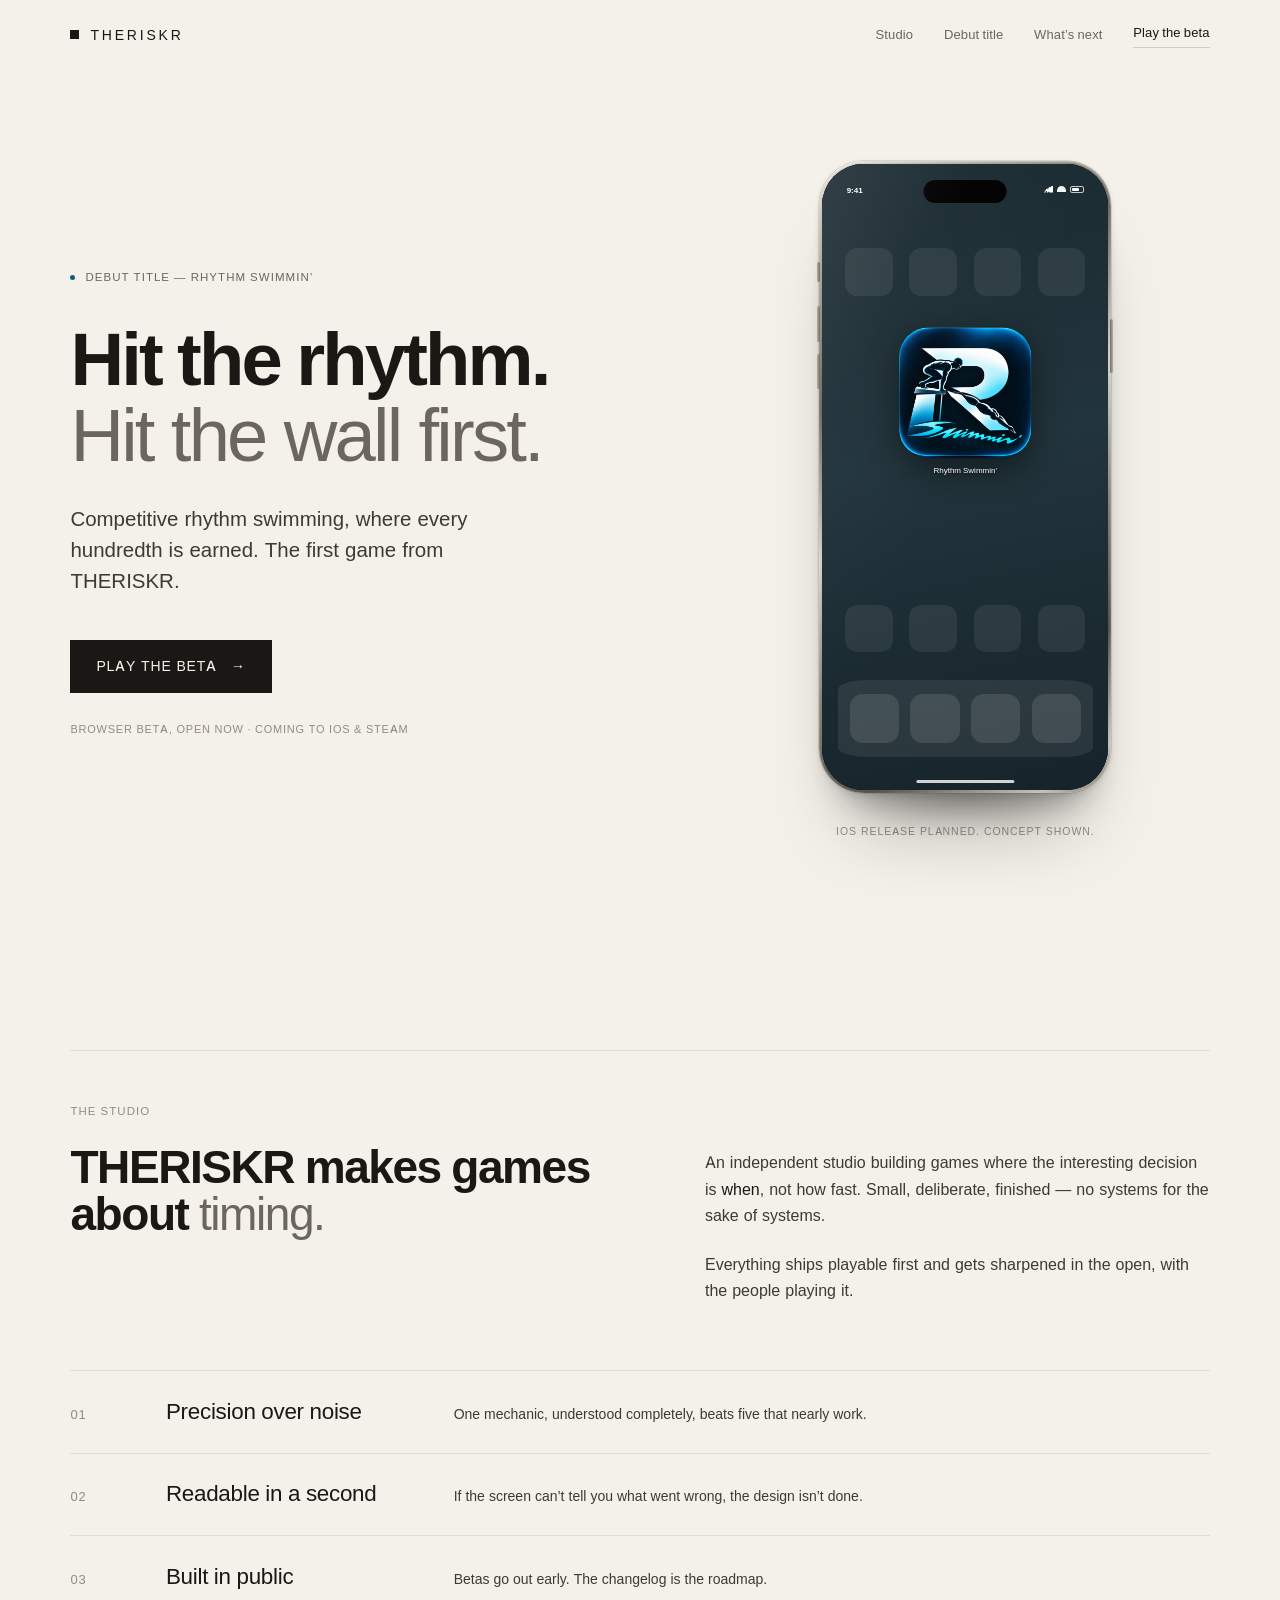
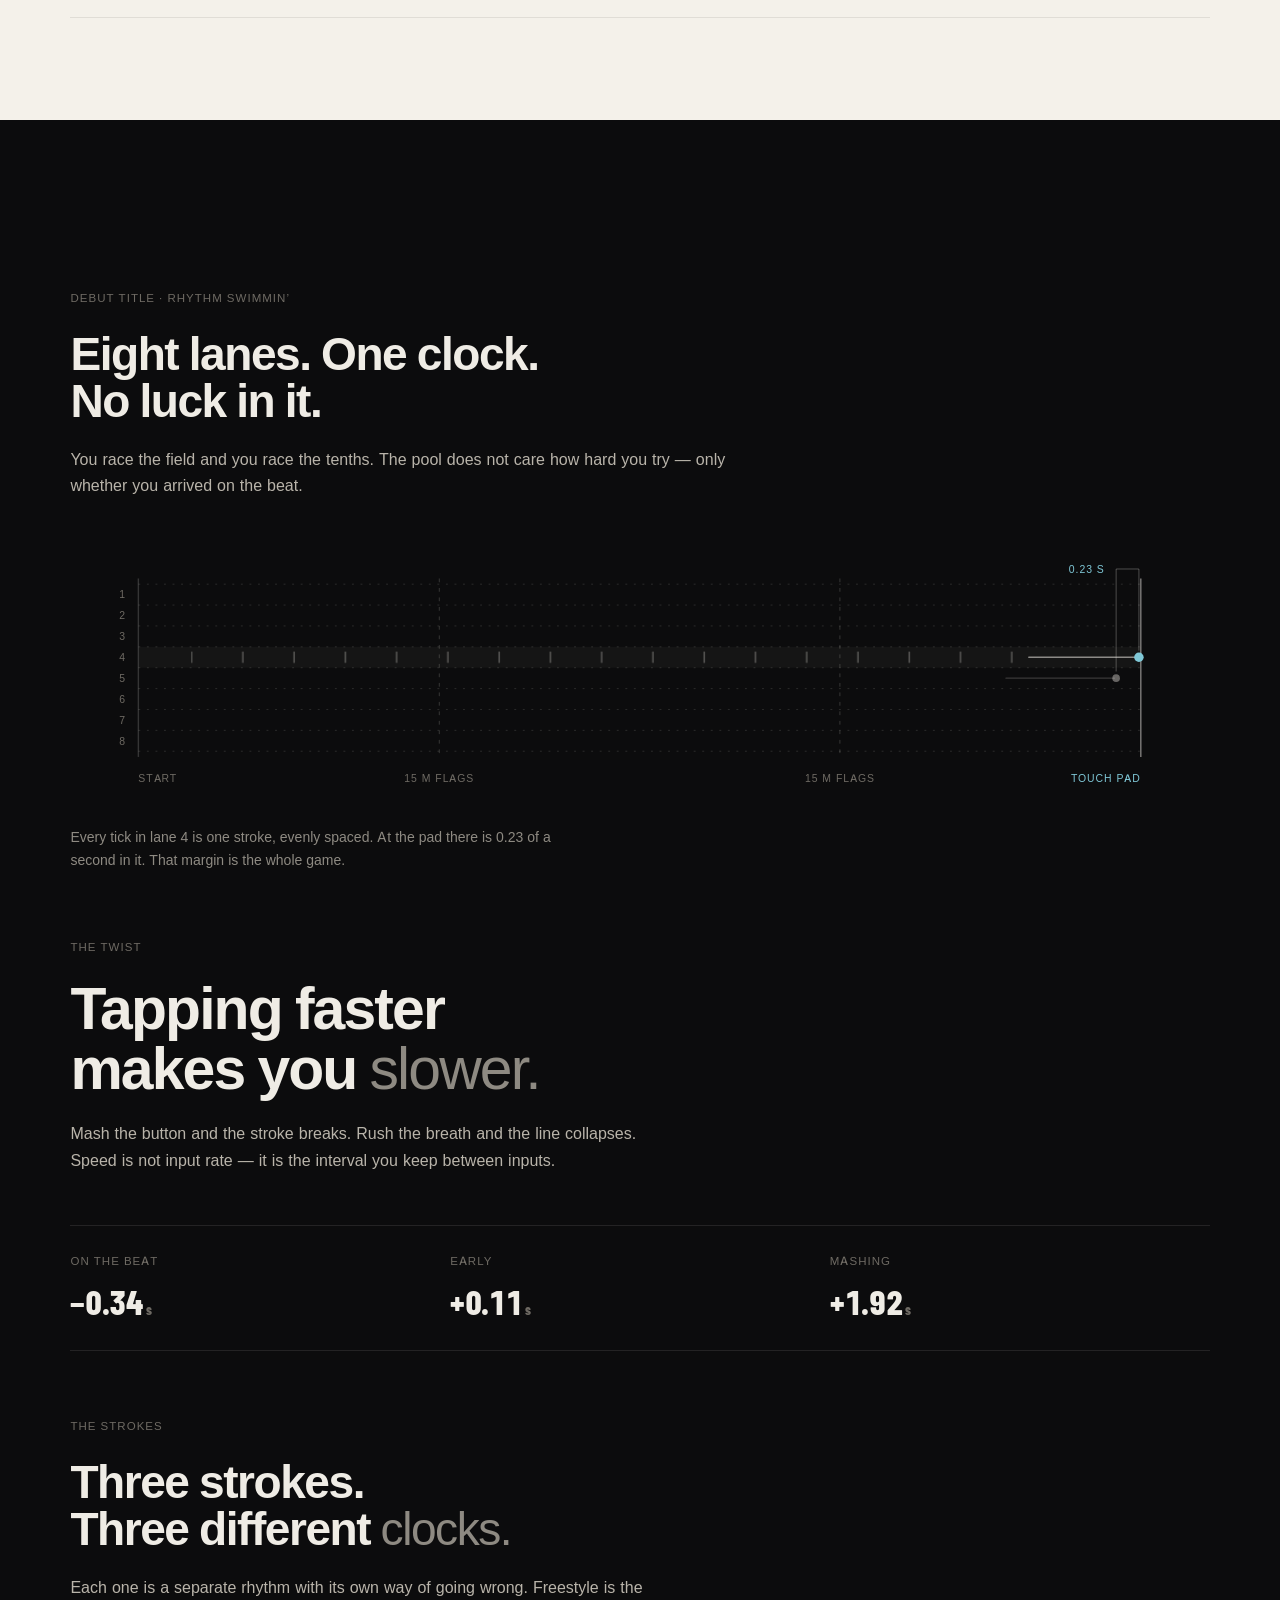
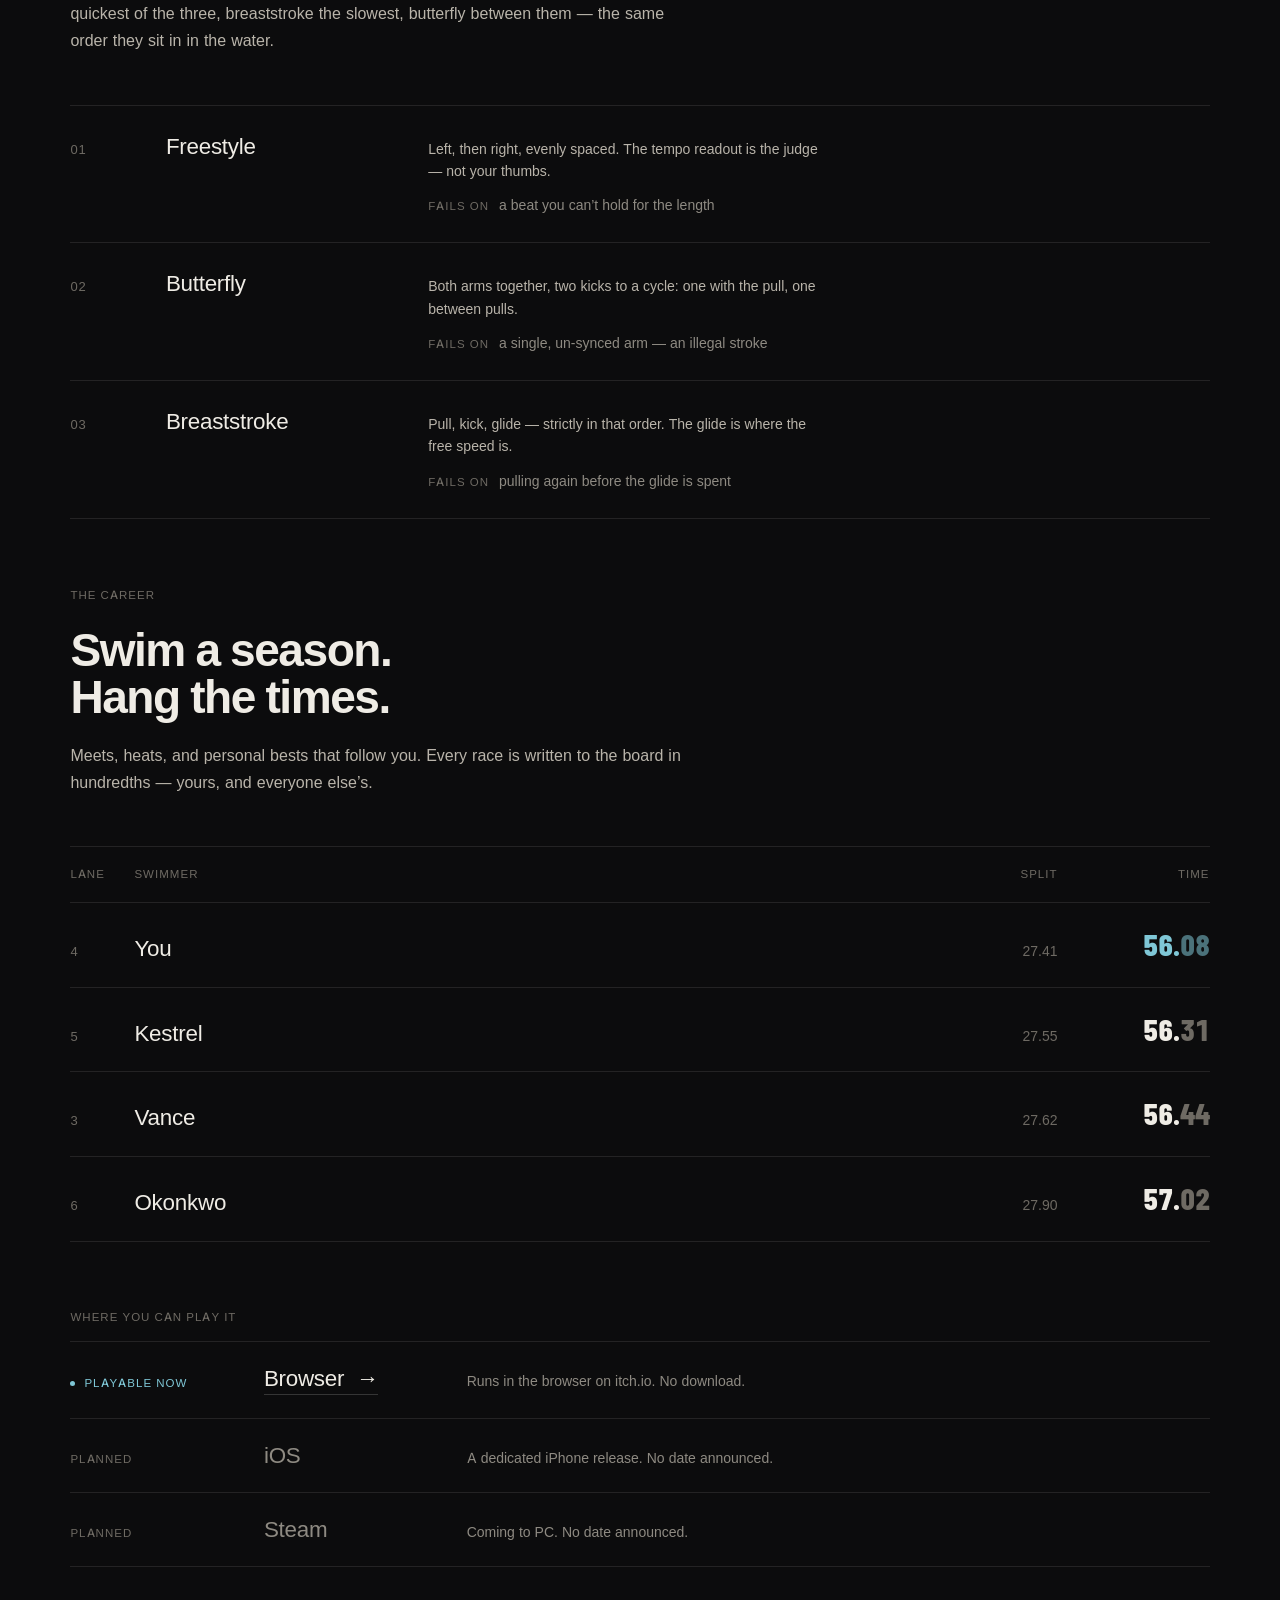
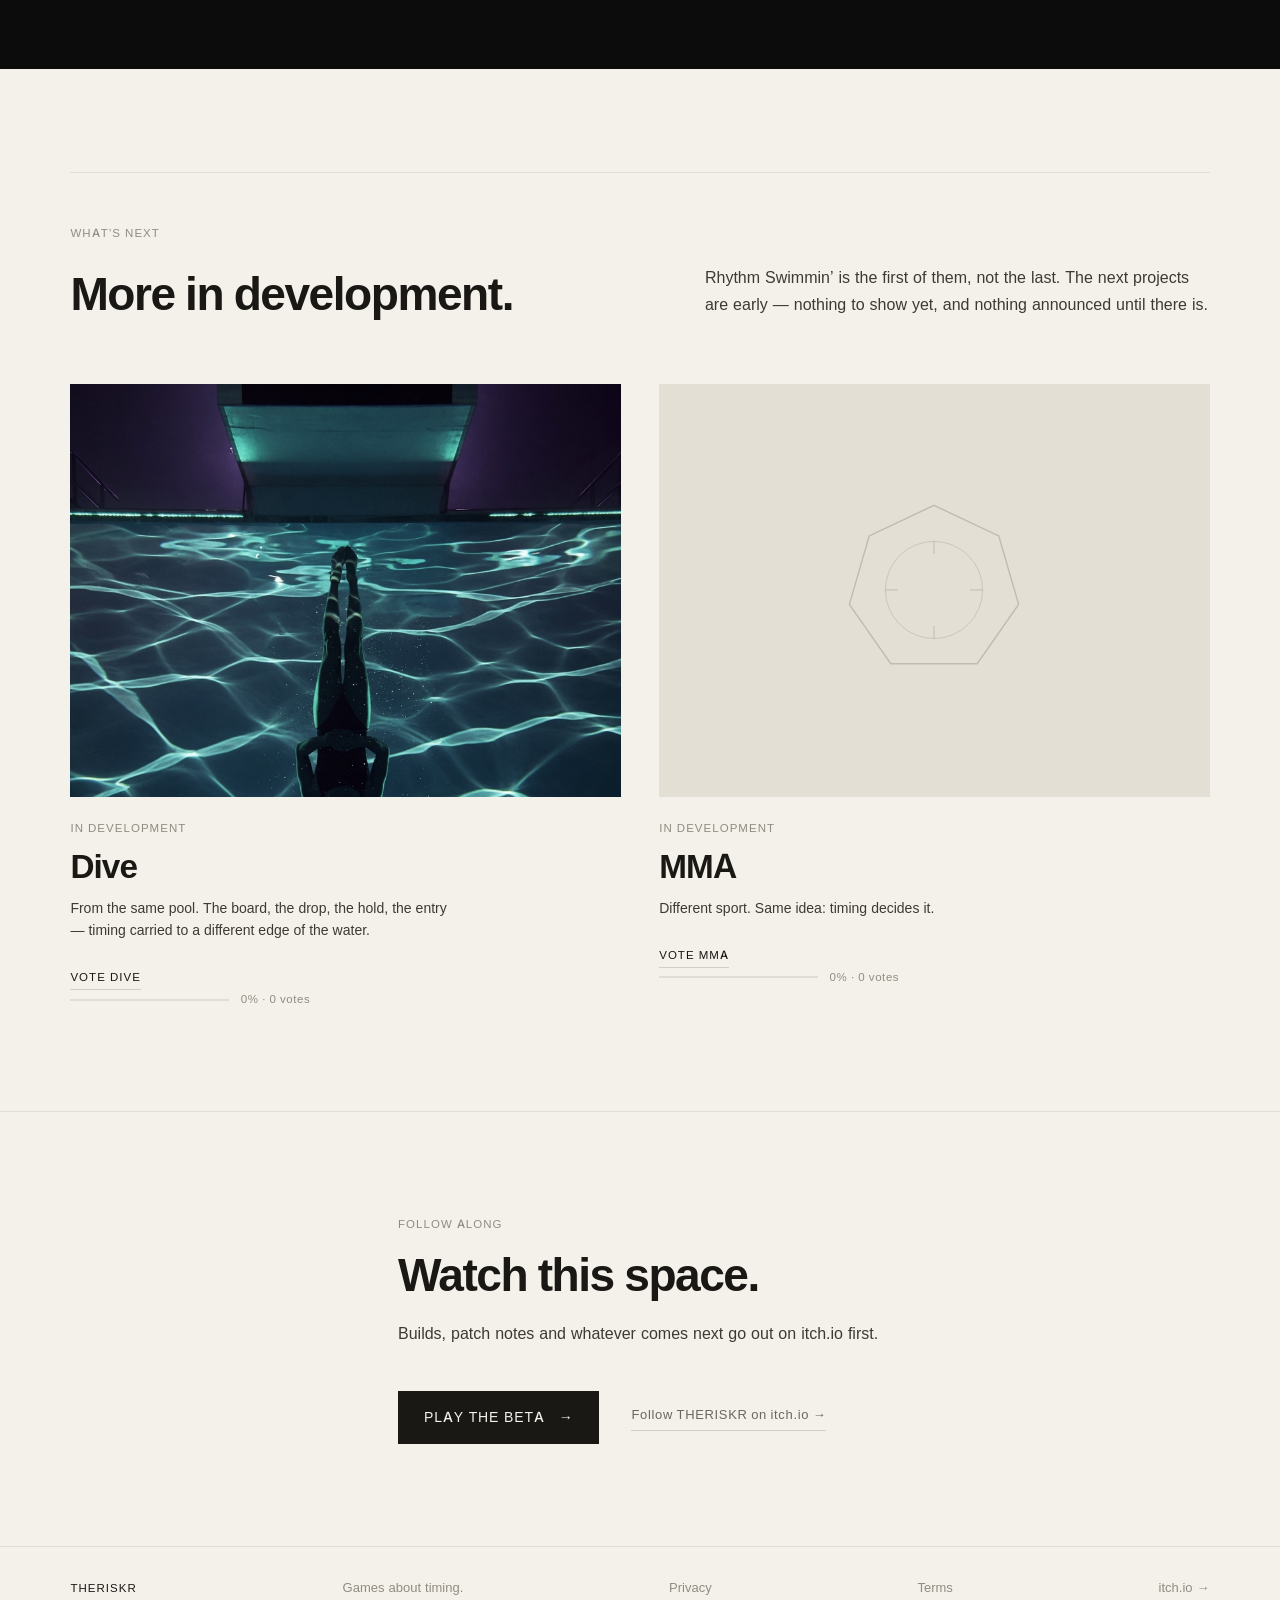
==== commit a9e7eda4: "site: privacy policy and terms pages Co-Authored-By: Claude Opus 5 <noreply@anthropic.com>" ====
--- a/index.html
+++ b/index.html
@@ -373,6 +373,8 @@
   <div class="wrap foot-row">
     <span class="foot-name">THERISKR</span>
     <span class="foot-tag">Games about timing.</span>
+    <a href="/privacy.html">Privacy</a>
+    <a href="/terms.html">Terms</a>
     <a href="https://theriskr.itch.io">itch.io<span aria-hidden="true"> →</span></a>
   </div>
 </footer>
